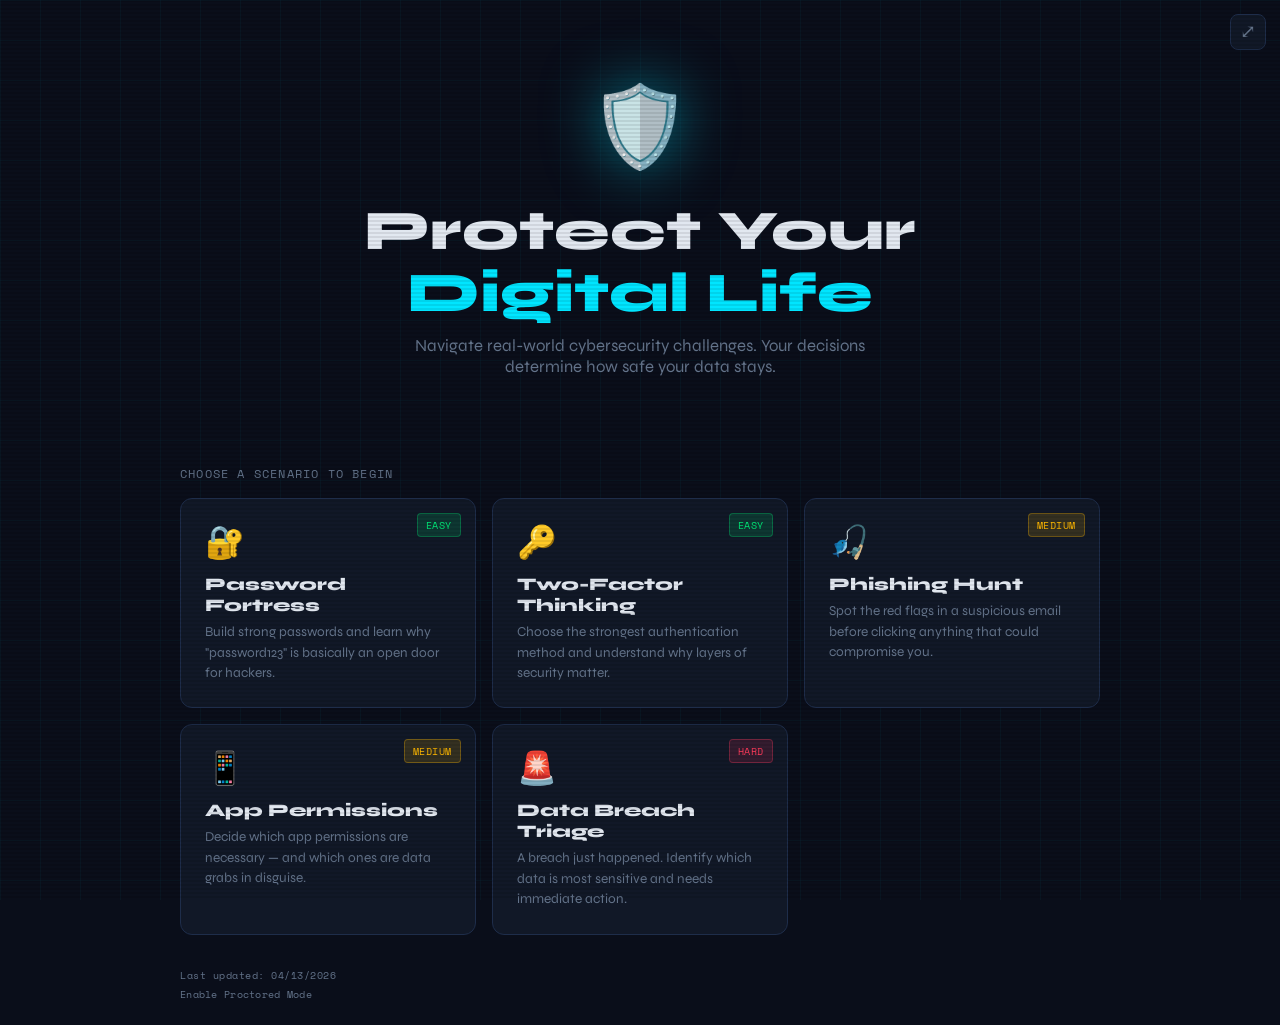
==== index.html @ 3e4ebb4d "Update last updated timestamp to numeric format (04/13/2026) Co-Authored-By: Claude Opus 4.6 (1M con" ====
<!DOCTYPE html>
<html lang="en">
<head>
<meta charset="UTF-8">
<meta name="viewport" content="width=device-width, initial-scale=1.0">
<title>DataGuard: Protect Your Digital Life</title>
<link href="https://fonts.googleapis.com/css2?family=Space+Mono:wght@400;700&family=Syne:wght@400;600;800&display=swap" rel="stylesheet">
<style>
  :root {
    --bg: #0a0e1a;
    --panel: #111827;
    --border: #1e2d4a;
    --accent: #00e5ff;
    --danger: #ff3b5c;
    --warn: #ffb800;
    --good: #00e676;
    --text: #e2e8f0;
    --muted: #64748b;
    --glow: 0 0 20px rgba(0,229,255,0.3);
  }

  * { box-sizing: border-box; margin: 0; padding: 0; }

  body {
    background: var(--bg);
    color: var(--text);
    font-family: 'Syne', sans-serif;
    min-height: 100vh;
    overflow-x: hidden;
  }

  /* Fullscreen toggle */
  .fullscreen-btn {
    position: fixed;
    top: 14px;
    right: 14px;
    z-index: 998;
    background: var(--panel);
    border: 1px solid var(--border);
    color: var(--muted);
    font-size: 1.2rem;
    width: 36px;
    height: 36px;
    border-radius: 8px;
    cursor: pointer;
    display: flex;
    align-items: center;
    justify-content: center;
    transition: color 0.2s, border-color 0.2s, box-shadow 0.2s;
    line-height: 1;
  }
  .fullscreen-btn:hover, .fullscreen-btn:focus-visible {
    color: var(--accent);
    border-color: var(--accent);
    box-shadow: var(--glow);
    outline: none;
  }

  /* Scanline overlay */
  body::after {
    content: '';
    position: fixed;
    inset: 0;
    background: repeating-linear-gradient(
      0deg,
      transparent,
      transparent 2px,
      rgba(0,0,0,0.08) 2px,
      rgba(0,0,0,0.08) 4px
    );
    pointer-events: none;
    z-index: 999;
  }

  /* Animated background grid */
  .bg-grid {
    position: fixed;
    inset: 0;
    background-image:
      linear-gradient(rgba(0,229,255,0.04) 1px, transparent 1px),
      linear-gradient(90deg, rgba(0,229,255,0.04) 1px, transparent 1px);
    background-size: 40px 40px;
    z-index: 0;
    animation: gridDrift 20s linear infinite;
  }

  @keyframes gridDrift {
    0% { transform: translateY(0); }
    100% { transform: translateY(40px); }
  }

  #app {
    position: relative;
    z-index: 1;
    max-width: 960px;
    margin: 0 auto;
    padding: 20px;
    min-height: 100vh;
  }

  /* ---- SCREENS ---- */
  .screen { display: none; animation: fadeIn 0.4s ease; }
  .screen.active { display: block; }

  @keyframes fadeIn {
    from { opacity: 0; transform: translateY(12px); }
    to { opacity: 1; transform: translateY(0); }
  }

  /* ---- HEADER ---- */
  .site-header {
    display: flex;
    align-items: center;
    justify-content: space-between;
    padding: 16px 0 28px;
    border-bottom: 1px solid var(--border);
    margin-bottom: 32px;
  }

  .logo {
    font-family: 'Space Mono', monospace;
    font-size: 1.1rem;
    color: var(--accent);
    letter-spacing: 0.05em;
  }

  .logo span { color: var(--text); }


  /* ---- SPLASH ---- */
  .splash-hero {
    text-align: center;
    padding: 60px 0 40px;
  }

  .splash-icon {
    font-size: 5rem;
    display: block;
    margin-bottom: 24px;
    filter: drop-shadow(0 0 30px rgba(0,229,255,0.5));
    animation: pulse 3s ease-in-out infinite;
  }

  @keyframes pulse {
    0%, 100% { transform: scale(1); filter: drop-shadow(0 0 20px rgba(0,229,255,0.4)); }
    50% { transform: scale(1.05); filter: drop-shadow(0 0 40px rgba(0,229,255,0.7)); }
  }

  .splash-title {
    font-size: clamp(2.2rem, 6vw, 3.5rem);
    font-weight: 800;
    line-height: 1.1;
    margin-bottom: 12px;
  }

  .splash-title .highlight { color: var(--accent); }

  .splash-sub {
    color: var(--muted);
    font-size: 1.05rem;
    margin-bottom: 48px;
    max-width: 500px;
    margin-inline: auto;
  }

  .scenario-grid {
    display: grid;
    grid-template-columns: repeat(auto-fit, minmax(260px, 1fr));
    gap: 16px;
    margin-bottom: 32px;
  }

  .scenario-card {
    background: var(--panel);
    border: 1px solid var(--border);
    border-radius: 12px;
    padding: 24px;
    cursor: pointer;
    transition: border-color 0.2s, transform 0.2s, box-shadow 0.2s;
    text-align: left;
    position: relative;
    overflow: hidden;
  }

  .scenario-card::before {
    content: '';
    position: absolute;
    inset: 0;
    background: linear-gradient(135deg, rgba(0,229,255,0.05), transparent);
    opacity: 0;
    transition: opacity 0.2s;
  }

  .scenario-card:hover {
    border-color: var(--accent);
    transform: translateY(-3px);
    box-shadow: var(--glow);
  }

  .scenario-card:hover::before { opacity: 1; }

  .scenario-card .card-icon {
    font-size: 2rem;
    margin-bottom: 12px;
    display: block;
  }

  .scenario-card h3 {
    font-size: 1.1rem;
    font-weight: 800;
    margin-bottom: 6px;
  }

  .scenario-card p {
    color: var(--muted);
    font-size: 0.85rem;
    line-height: 1.5;
  }

  .difficulty-badge {
    position: absolute;
    top: 14px;
    right: 14px;
    font-family: 'Space Mono', monospace;
    font-size: 0.65rem;
    padding: 3px 8px;
    border-radius: 4px;
    text-transform: uppercase;
    letter-spacing: 0.05em;
  }

  .diff-easy { background: rgba(0,230,118,0.15); color: var(--good); border: 1px solid rgba(0,230,118,0.3); }
  .diff-medium { background: rgba(255,184,0,0.15); color: var(--warn); border: 1px solid rgba(255,184,0,0.3); }
  .diff-hard { background: rgba(255,59,92,0.15); color: var(--danger); border: 1px solid rgba(255,59,92,0.3); }

  .completion-badge {
    position: absolute;
    bottom: 12px;
    right: 14px;
    font-family: 'Space Mono', monospace;
    font-size: 0.62rem;
    padding: 3px 8px;
    border-radius: 4px;
    background: rgba(0,229,255,0.12);
    color: var(--accent);
    border: 1px solid rgba(0,229,255,0.3);
    letter-spacing: 0.05em;
  }

  .proctored-toggle {
    font-family: 'Space Mono', monospace;
    font-size: 0.6rem;
    color: var(--muted);
    background: none;
    border: none;
    cursor: pointer;
    padding: 4px 0;
    letter-spacing: 0.03em;
    transition: color 0.2s;
  }

  .proctored-toggle:hover { color: var(--accent); }

  .proctored-toggle.active { color: var(--accent); }

  /* ---- GAME SCREEN ---- */
  .scene-header {
    display: flex;
    align-items: flex-start;
    gap: 20px;
    background: var(--panel);
    border: 1px solid var(--border);
    border-radius: 12px;
    padding: 24px;
    margin-bottom: 24px;
    position: relative;
  }

  .scene-icon-wrap {
    font-size: 2.8rem;
    flex-shrink: 0;
    width: 60px;
    height: 60px;
    display: flex;
    align-items: center;
    justify-content: center;
    background: rgba(0,229,255,0.08);
    border-radius: 12px;
    border: 1px solid rgba(0,229,255,0.2);
  }

  .scene-meta {
    font-family: 'Space Mono', monospace;
    font-size: 0.7rem;
    color: var(--accent);
    text-transform: uppercase;
    letter-spacing: 0.1em;
    margin-bottom: 6px;
  }

  .scene-title {
    font-size: 1.3rem;
    font-weight: 800;
    margin-bottom: 8px;
  }

  .scene-desc {
    color: var(--muted);
    font-size: 0.9rem;
    line-height: 1.6;
  }

  .step-progress {
    display: flex;
    gap: 6px;
    position: absolute;
    top: 20px;
    right: 20px;
  }

  .step-dot {
    width: 8px;
    height: 8px;
    border-radius: 50%;
    background: var(--border);
    transition: background 0.3s;
  }

  .step-dot.done { background: var(--good); }
  .step-dot.active { background: var(--accent); box-shadow: 0 0 8px rgba(0,229,255,0.6); }

  /* ---- INTERACTIVE AREAS ---- */
  .interaction-zone {
    background: var(--panel);
    border: 1px solid var(--border);
    border-radius: 12px;
    padding: 28px;
    margin-bottom: 20px;
  }

  .zone-label {
    font-family: 'Space Mono', monospace;
    font-size: 0.7rem;
    color: var(--muted);
    text-transform: uppercase;
    letter-spacing: 0.1em;
    margin-bottom: 16px;
  }

  /* Password strength */
  .password-input-wrap {
    position: relative;
    margin-bottom: 16px;
  }

  .cyber-input {
    width: 100%;
    background: rgba(0,0,0,0.4);
    border: 1px solid var(--border);
    border-radius: 8px;
    padding: 14px 16px;
    font-family: 'Space Mono', monospace;
    font-size: 1rem;
    color: var(--text);
    outline: none;
    transition: border-color 0.2s, box-shadow 0.2s;
    letter-spacing: 0.1em;
  }

  .cyber-input:focus {
    border-color: var(--accent);
    box-shadow: 0 0 0 3px rgba(0,229,255,0.1);
  }

  .strength-meter {
    margin-top: 12px;
  }

  .strength-bars {
    display: flex;
    gap: 4px;
    margin-bottom: 8px;
  }

  .s-bar {
    height: 6px;
    flex: 1;
    border-radius: 3px;
    background: var(--border);
    transition: background 0.3s;
  }

  .strength-label {
    font-family: 'Space Mono', monospace;
    font-size: 0.75rem;
  }

  .strength-tips {
    margin-top: 12px;
    display: flex;
    flex-wrap: wrap;
    gap: 8px;
  }

  .tip-chip {
    font-size: 0.75rem;
    padding: 4px 10px;
    border-radius: 20px;
    font-family: 'Space Mono', monospace;
    transition: all 0.3s;
  }

  .tip-chip.unmet {
    background: rgba(100,116,139,0.15);
    color: var(--muted);
    border: 1px solid var(--border);
  }

  .tip-chip.met {
    background: rgba(0,230,118,0.15);
    color: var(--good);
    border: 1px solid rgba(0,230,118,0.3);
  }

  /* Phishing drag */
  .email-card {
    background: rgba(0,0,0,0.3);
    border: 1px solid var(--border);
    border-radius: 10px;
    padding: 20px;
    font-size: 0.9rem;
    line-height: 1.7;
    font-family: 'Space Mono', monospace;
  }

  .email-header {
    border-bottom: 1px solid var(--border);
    padding-bottom: 12px;
    margin-bottom: 14px;
    font-size: 0.8rem;
    color: var(--muted);
  }

  .email-header span { color: var(--text); }

  .email-card span {
    position: relative;
    cursor: pointer;
    transition: all 0.2s;
    border-radius: 4px;
    padding: 0 2px;
  }

  .email-card span:hover { background: rgba(0,229,255,0.08); }

  .red-flag {
    position: relative;
    border-radius: 4px;
    padding: 0 2px;
  }

  .red-flag.flagged {
    background: rgba(0,229,255,0.15);
    color: var(--accent);
    text-decoration: underline wavy rgba(0,229,255,0.6);
    border: 1px solid rgba(0,229,255,0.4);
  }

  .red-flag.missed-flag {
    background: rgba(255,184,0,0.2);
    color: var(--warn);
    border: 1px solid rgba(255,184,0,0.4);
    animation: flashWarn 1s ease 3;
  }

  @keyframes flashWarn {
    0%, 100% { opacity: 1; }
    50% { opacity: 0.4; }
  }

  .flag-count {
    font-family: 'Space Mono', monospace;
    font-size: 0.8rem;
    color: var(--muted);
    margin-top: 12px;
  }

  .flag-count span { color: var(--accent); }

  /* Permissions sort */
  .permissions-list {
    display: flex;
    flex-direction: column;
    gap: 10px;
  }

  .permission-item {
    display: flex;
    align-items: center;
    justify-content: space-between;
    background: rgba(0,0,0,0.3);
    border: 1px solid var(--border);
    border-radius: 8px;
    padding: 14px 18px;
    font-size: 0.9rem;
    transition: border-color 0.2s;
  }

  .perm-name {
    display: flex;
    align-items: center;
    gap: 10px;
  }

  .perm-name .perm-icon { font-size: 1.2rem; }

  .toggle-group {
    display: flex;
    gap: 8px;
  }

  .perm-btn {
    padding: 6px 14px;
    border-radius: 6px;
    font-family: 'Space Mono', monospace;
    font-size: 0.72rem;
    cursor: pointer;
    border: 1px solid var(--border);
    background: transparent;
    color: var(--muted);
    transition: all 0.2s;
  }

  .perm-btn:hover { border-color: var(--accent); color: var(--accent); }

  .perm-btn.allow.active {
    background: rgba(0,230,118,0.15);
    border-color: var(--good);
    color: var(--good);
  }

  .perm-btn.deny.active {
    background: rgba(255,59,92,0.15);
    border-color: var(--danger);
    color: var(--danger);
  }

  .perm-feedback {
    font-size: 0.75rem;
    margin-top: 6px;
    padding: 4px 10px;
    border-radius: 4px;
    font-family: 'Space Mono', monospace;
    display: none;
  }

  /* Data breach sort */
  .breach-items {
    display: flex;
    flex-direction: column;
    gap: 8px;
  }

  .breach-item {
    display: flex;
    align-items: center;
    justify-content: space-between;
    background: rgba(0,0,0,0.3);
    border: 1px solid var(--border);
    border-radius: 8px;
    padding: 12px 16px;
    font-size: 0.88rem;
    transition: all 0.2s;
    user-select: none;
  }

  .breach-item:hover { border-color: var(--muted); }

  .breach-item.sensitive {
    border-color: var(--danger);
    background: rgba(255,59,92,0.08);
  }

  .breach-item.not-sensitive {
    border-color: var(--good);
    background: rgba(0,230,118,0.08);
  }

  .sensitivity-tag {
    font-family: 'Space Mono', monospace;
    font-size: 0.68rem;
    padding: 3px 8px;
    border-radius: 4px;
    text-transform: uppercase;
    letter-spacing: 0.05em;
  }

  .tag-sensitive { background: rgba(255,59,92,0.2); color: var(--danger); }
  .tag-safe { background: rgba(0,230,118,0.2); color: var(--good); }
  .tag-unknown { background: rgba(100,116,139,0.2); color: var(--muted); }

  .breach-btns { display: flex; gap: 6px; flex-shrink: 0; }

  .classify-btn {
    font-family: 'Space Mono', monospace;
    font-size: 0.65rem;
    padding: 4px 10px;
    border-radius: 4px;
    border: 1px solid var(--border);
    background: rgba(0,0,0,0.3);
    color: var(--muted);
    cursor: pointer;
    transition: all 0.2s;
    text-transform: uppercase;
    letter-spacing: 0.05em;
  }

  .classify-btn:hover { border-color: var(--accent); color: var(--text); }
  .classify-btn.active-sensitive { background: rgba(255,59,92,0.2); color: var(--danger); border-color: var(--danger); }
  .classify-btn.active-safe { background: rgba(0,230,118,0.2); color: var(--good); border-color: var(--good); }

  /* Buttons */
  .btn {
    display: inline-flex;
    align-items: center;
    gap: 8px;
    padding: 12px 24px;
    border-radius: 8px;
    font-family: 'Syne', sans-serif;
    font-weight: 600;
    font-size: 0.95rem;
    cursor: pointer;
    border: none;
    transition: all 0.2s;
  }

  .btn-primary {
    background: var(--accent);
    color: #0a0e1a;
  }

  .btn-primary:hover {
    background: #33eaff;
    box-shadow: var(--glow);
    transform: translateY(-1px);
  }

  .btn-ghost {
    background: transparent;
    color: var(--muted);
    border: 1px solid var(--border);
  }

  .btn-ghost:hover {
    border-color: var(--muted);
    color: var(--text);
  }

  .btn-danger {
    background: rgba(255,59,92,0.15);
    color: var(--danger);
    border: 1px solid rgba(255,59,92,0.3);
  }

  .btn-danger:hover {
    background: rgba(255,59,92,0.25);
    box-shadow: 0 0 20px rgba(255,59,92,0.2);
  }

  /* Feedback banner */
  .feedback-banner {
    border-radius: 10px;
    padding: 16px 20px;
    margin-bottom: 20px;
    font-size: 0.9rem;
    line-height: 1.6;
    display: none;
    animation: slideDown 0.3s ease;
  }

  @keyframes slideDown {
    from { opacity: 0; transform: translateY(-8px); }
    to { opacity: 1; transform: translateY(0); }
  }

  .feedback-banner.good {
    background: rgba(0,230,118,0.1);
    border: 1px solid rgba(0,230,118,0.3);
    color: #a0f0c0;
  }

  .feedback-banner.bad {
    background: rgba(255,59,92,0.1);
    border: 1px solid rgba(255,59,92,0.3);
    color: #ffb0bc;
  }

  .feedback-banner.info {
    background: rgba(0,229,255,0.08);
    border: 1px solid rgba(0,229,255,0.25);
    color: #a0e8f0;
  }

  .feedback-banner.warn {
    background: rgba(255,184,0,0.1);
    border: 1px solid rgba(255,184,0,0.3);
    color: #ffe0a0;
  }

  .feedback-banner b { font-weight: 800; }

  /* Action row */
  .action-row {
    display: flex;
    gap: 12px;
    justify-content: flex-end;
    margin-top: 12px;
  }

  /* Score screen */
  .score-screen {
    text-align: center;
    padding: 40px 0;
  }

  .score-ring-wrap {
    display: inline-block;
    position: relative;
    margin-bottom: 32px;
  }

  .score-ring {
    width: 160px;
    height: 160px;
    transform: rotate(-90deg);
  }

  .score-ring-bg {
    fill: none;
    stroke: var(--border);
    stroke-width: 8;
  }

  .score-ring-fill {
    fill: none;
    stroke: var(--accent);
    stroke-width: 8;
    stroke-linecap: round;
    stroke-dasharray: 439.82;
    stroke-dashoffset: 439.82;
    filter: drop-shadow(0 0 8px rgba(0,229,255,0.6));
  }

  .score-value {
    position: absolute;
    top: 50%;
    left: 50%;
    transform: translate(-50%, -50%);
    font-size: 2.5rem;
    font-weight: 800;
    color: var(--accent);
    font-family: 'Space Mono', monospace;
  }

  .score-grade {
    font-size: 1.1rem;
    color: var(--muted);
    margin-top: 6px;
    font-family: 'Space Mono', monospace;
  }

  .score-breakdown {
    display: flex;
    flex-direction: column;
    gap: 12px;
    max-width: 500px;
    margin: 0 auto 32px;
    text-align: left;
  }

  .breakdown-row {
    display: flex;
    align-items: center;
    justify-content: space-between;
    background: var(--panel);
    border: 1px solid var(--border);
    border-radius: 8px;
    padding: 14px 18px;
    font-size: 0.9rem;
  }

  .breakdown-row .b-score {
    font-family: 'Space Mono', monospace;
    font-size: 0.9rem;
    color: var(--accent);
  }

  /* Key learnings */
  .learnings {
    background: rgba(0,229,255,0.05);
    border: 1px solid rgba(0,229,255,0.2);
    border-radius: 12px;
    padding: 24px;
    margin: 24px 0;
    text-align: left;
  }

  .learnings h3 {
    font-size: 1rem;
    margin-bottom: 16px;
    color: var(--accent);
    font-family: 'Space Mono', monospace;
  }

  .learning-item {
    display: flex;
    gap: 12px;
    margin-bottom: 12px;
    font-size: 0.88rem;
    line-height: 1.6;
    color: var(--muted);
  }

  .learning-item::before {
    content: '▶';
    color: var(--accent);
    flex-shrink: 0;
    margin-top: 2px;
    font-size: 0.7rem;
  }

  /* Notification toast */
  .toast {
    position: fixed;
    bottom: 30px;
    right: 30px;
    background: var(--panel);
    border: 1px solid var(--border);
    border-radius: 10px;
    padding: 14px 20px;
    font-size: 0.85rem;
    z-index: 1000;
    opacity: 0;
    transform: translateY(10px);
    transition: all 0.3s;
    pointer-events: none;
    font-family: 'Space Mono', monospace;
    max-width: 280px;
  }

  .toast.show {
    opacity: 1;
    transform: translateY(0);
  }

  .toast.good { border-color: var(--good); color: var(--good); }
  .toast.bad { border-color: var(--danger); color: var(--danger); }

  /* Responsive */
  @media (max-width: 600px) {
    .scenario-grid { grid-template-columns: 1fr; }
    .splash-title { font-size: 2rem; }
    .action-row { flex-direction: column-reverse; }
    .action-row .btn { width: 100%; justify-content: center; }
  }

  /* MFA screen */
  .mfa-grid {
    display: grid;
    grid-template-columns: 1fr 1fr;
    gap: 12px;
  }

  .mfa-option {
    background: rgba(0,0,0,0.3);
    border: 2px solid var(--border);
    border-radius: 10px;
    padding: 20px;
    cursor: pointer;
    transition: all 0.25s;
    text-align: center;
    position: relative;
  }

  .mfa-option:hover {
    border-color: var(--accent);
    background: rgba(0,229,255,0.05);
  }

  .mfa-option.selected {
    border-color: var(--accent);
    background: rgba(0,229,255,0.08);
  }

  .mfa-option.selected.correct {
    border-color: var(--good);
    background: rgba(0,230,118,0.08);
  }

  .mfa-option.selected.wrong {
    border-color: var(--danger);
    background: rgba(255,59,92,0.08);
    animation: shake 0.4s ease;
  }

  .mfa-option.highlight-correct {
    border-color: var(--good);
    background: rgba(0,230,118,0.08);
    animation: bounceIn 0.4s ease;
  }

  @keyframes shake {
    0%, 100% { transform: translateX(0); }
    25% { transform: translateX(-8px); }
    75% { transform: translateX(8px); }
  }

  @keyframes bounceIn {
    0% { transform: scale(0.95); }
    60% { transform: scale(1.03); }
    100% { transform: scale(1); }
  }

  .mfa-icon { font-size: 2rem; margin-bottom: 10px; }
  .mfa-label { font-weight: 600; font-size: 0.95rem; margin-bottom: 6px; }
  .mfa-desc { color: var(--muted); font-size: 0.78rem; line-height: 1.5; }

  .selected-check {
    position: absolute;
    top: -8px;
    right: -8px;
    width: 22px;
    height: 22px;
    border-radius: 50%;
    background: var(--good);
    color: #000;
    display: none;
    align-items: center;
    justify-content: center;
    font-size: 0.75rem;
    font-weight: 800;
  }

  .mfa-option.selected.correct .selected-check { display: flex; }

  @media (max-width: 500px) {
    .mfa-grid { grid-template-columns: 1fr; }
  }
</style>
</head>
<body>
<div class="bg-grid"></div>
<button class="fullscreen-btn" id="fullscreenBtn" aria-label="Toggle fullscreen" title="Toggle fullscreen">⤢</button>

<div id="app">
  <!-- GLOBAL HEADER (hidden on splash) -->
  <header class="site-header" id="gameHeader" style="display:none">
    <div class="logo">DATA<span>GUARD</span></div>
  </header>

  <!-- ========== SPLASH SCREEN ========== -->
  <div id="splashScreen" class="screen active">
    <div class="splash-hero">
      <span class="splash-icon">🛡️</span>
      <h1 class="splash-title">
        Protect Your<br><span class="highlight">Digital Life</span>
      </h1>
      <p class="splash-sub">
        Navigate real-world cybersecurity challenges. Your decisions determine how safe your data stays.
      </p>
    </div>

    <p style="font-family:'Space Mono',monospace; font-size:0.75rem; color:var(--muted); text-transform:uppercase; letter-spacing:0.1em; margin-bottom:16px;">
      Choose a scenario to begin
    </p>

    <div class="scenario-grid">
      <div class="scenario-card" onclick="startScenario('password')">
        <span class="card-icon">🔐</span>
        <div class="difficulty-badge diff-easy">Easy</div>
        <h3>Password Fortress</h3>
        <p>Build strong passwords and learn why "password123" is basically an open door for hackers.</p>
      </div>
      <div class="scenario-card" onclick="startScenario('mfa')">
        <span class="card-icon">🔑</span>
        <div class="difficulty-badge diff-easy">Easy</div>
        <h3>Two-Factor Thinking</h3>
        <p>Choose the strongest authentication method and understand why layers of security matter.</p>
      </div>
      <div class="scenario-card" onclick="startScenario('phishing')">
        <span class="card-icon">🎣</span>
        <div class="difficulty-badge diff-medium">Medium</div>
        <h3>Phishing Hunt</h3>
        <p>Spot the red flags in a suspicious email before clicking anything that could compromise you.</p>
      </div>
      <div class="scenario-card" onclick="startScenario('permissions')">
        <span class="card-icon">📱</span>
        <div class="difficulty-badge diff-medium">Medium</div>
        <h3>App Permissions</h3>
        <p>Decide which app permissions are necessary — and which ones are data grabs in disguise.</p>
      </div>
      <div class="scenario-card" onclick="startScenario('breach')">
        <span class="card-icon">🚨</span>
        <div class="difficulty-badge diff-hard">Hard</div>
        <h3>Data Breach Triage</h3>
        <p>A breach just happened. Identify which data is most sensitive and needs immediate action.</p>
      </div>
    </div>

    <p style="font-family:'Space Mono',monospace; font-size:0.65rem; color:var(--muted); margin-top:32px; letter-spacing:0.05em;">Last updated: 04/13/2026</p>
    <button class="proctored-toggle" id="proctoredToggle" onclick="toggleProctoredMode()">Enable Proctored Mode</button>
  </div>

  <!-- ========== GAME SCREEN ========== -->
  <div id="gameScreen" class="screen">
    <div class="scene-header">
      <div class="scene-icon-wrap" id="sceneIcon"></div>
      <div style="flex:1">
        <div class="scene-meta" id="sceneMeta"></div>
        <div class="scene-title" id="sceneTitle"></div>
        <div class="scene-desc" id="sceneDesc"></div>
      </div>
      <div class="step-progress" id="stepProgress"></div>
    </div>

    <div id="interactionContainer"></div>

    <div class="feedback-banner" id="feedbackBanner"></div>

    <div class="action-row">
      <button class="btn btn-ghost" id="backBtn" onclick="goHome()">← Back</button>
      <button class="btn btn-primary" id="mainActionBtn" onclick="handleMainAction()">Check →</button>
    </div>
  </div>

  <!-- ========== SCORE SCREEN ========== -->
  <div id="scoreScreen" class="screen">
    <div class="score-screen">
      <h2 style="font-size:1.6rem; font-weight:800; margin-bottom:8px;">Mission Complete</h2>
      <p style="color:var(--muted); margin-bottom:32px; font-size:0.9rem;">Here's how you performed</p>

      <div class="score-ring-wrap">
        <svg class="score-ring" viewBox="0 0 160 160">
          <circle class="score-ring-bg" cx="80" cy="80" r="70"/>
          <circle class="score-ring-fill" id="scoreRingFill" cx="80" cy="80" r="70"/>
        </svg>
        <div class="score-value" id="scoreValue">0</div>
      </div>
      <div class="score-grade" id="scoreGrade"></div>

      <div class="score-breakdown" id="scoreBreakdown" style="margin-top:28px;"></div>

      <div class="learnings" id="learningsBox"></div>

      <div style="display:flex; gap:12px; justify-content:center; flex-wrap:wrap;">
        <button class="btn btn-ghost" id="scoreHomeBtn" onclick="goHome()">← All Scenarios</button>
        <button class="btn btn-primary" id="retryBtn" onclick="retryScenario()">↺ Try Again</button>
        <button class="btn btn-ghost" id="resetBtn" onclick="handleReset()">Play Again</button>
      </div>
      <div id="resetConfirm" style="display:none;margin-top:16px;text-align:center;">
        <p style="font-size:0.82rem;color:var(--warn);margin-bottom:10px;">Clear all progress and reset for the next student?</p>
        <div style="display:flex;gap:10px;justify-content:center;">
          <button class="btn btn-ghost" onclick="cancelReset()" style="font-size:0.8rem;">Cancel</button>
          <button class="btn btn-primary" onclick="confirmReset()" style="font-size:0.8rem;background:var(--danger);">Yes, Reset</button>
        </div>
      </div>
    </div>
  </div>
</div>

<div class="toast" id="toast"></div>

<script>
// ============================================================
//  STATE
// ============================================================
let currentScenario = null;
let gameScore = { total: 0, max: 0, details: [] };
let health = 100;
let currentStep = 0;
let stepData = {};
let lastScenario = null;
let completedScenarios = {};  // { scenarioKey: bestPct }
let proctoredMode = false;

// ============================================================
//  SCENARIO DEFINITIONS
// ============================================================
const SCENARIOS = {
  password: {
    icon: '🔐',
    meta: 'Scenario 1 of 5 · Password Security',
    title: 'Build a Strong Password',
    desc: 'Your school portal just asked you to create a new password. Type one below and see how strong it really is — then learn why it matters.',
    steps: 3,
    learnings: [
      'Passwords under 8 characters can be cracked in seconds using brute-force attacks.',
      'Using your name, birthday, or "password" makes you an easy target — these are the first guesses attackers try.',
      'A strong password uses 12+ characters, mixes upper/lowercase letters, numbers, and symbols.',
      'Password managers (like Bitwarden or 1Password) let you use a unique strong password for every site without memorizing them all.',
      'Never reuse passwords — if one site is breached, attackers will try the same password on your email, bank, and social media.'
    ]
  },
  phishing: {
    icon: '🎣',
    meta: 'Scenario 2 of 5 · Phishing Awareness',
    title: 'Spot the Phishing Attack',
    desc: 'You received this email. Before clicking anything, tap every suspicious element you can find. How many red flags can you spot?',
    steps: 2,
    learnings: [
      'Phishing emails often create urgency ("Act NOW or your account will be deleted!") to stop you from thinking clearly.',
      'Always check the sender\'s actual email address — not just the display name. A name can say "PayPal" but the email might be "paypal@scam-site.ru".',
      'Hover over links before clicking — the real URL is often completely different from what the text says.',
      'Legitimate companies will NEVER ask for your password, SSN, or full credit card via email.',
      'When in doubt, go directly to the website by typing the address yourself instead of clicking any link.'
    ]
  },
  permissions: {
    icon: '📱',
    meta: 'Scenario 3 of 5 · App Privacy',
    title: 'Manage App Permissions',
    desc: 'You just installed a popular flashlight app. It\'s asking for several permissions. Decide which ones to allow or deny — and think about why an app might want access to things it doesn\'t need.',
    steps: 2,
    learnings: [
      'Many free apps monetize by collecting your data — location history, contacts, and microphone access can all be sold to data brokers.',
      'A flashlight app that needs your contacts, microphone, and location is a red flag — none of those are needed to turn on a light.',
      'Review app permissions in your phone\'s Settings regularly and revoke anything that seems excessive.',
      'On both iOS and Android, you can grant location access "only while using" the app rather than always — use this whenever possible.',
      'If an app requires an unnecessary permission to function at all, consider finding an alternative app that respects your privacy.'
    ]
  },
  breach: {
    icon: '🚨',
    meta: 'Scenario 4 of 5 · Data Breach Response',
    title: 'Triage a Data Breach',
    desc: 'A database was leaked online. It contains various pieces of information. Tap each item to classify it as Sensitive or Not Sensitive — because not all data is equally dangerous in the wrong hands.',
    steps: 2,
    learnings: [
      'Your Social Security Number is the master key to your identity — with it, criminals can open credit accounts, file taxes, and steal your identity for years.',
      'A combination of data (name + address + birthday) can be more dangerous than any single piece alone — this is called a "data mosaic."',
      'Your email address plus a password equals access to every account that uses password recovery — treat email credentials like a master password.',
      'Medical records can be used for insurance fraud and are worth more on the dark web than credit card numbers.',
      'After a breach, change your password immediately, enable 2FA, and monitor your accounts and credit reports for suspicious activity.'
    ]
  },
  mfa: {
    icon: '🔑',
    meta: 'Scenario 5 of 5 · Multi-Factor Authentication',
    title: 'Choose Your Best Defense',
    desc: 'You\'re setting up security for your email account — the one tied to your bank, school, and social media. Which authentication method gives you the strongest protection?',
    steps: 2,
    learnings: [
      'SMS text codes are better than nothing, but they can be intercepted through SIM-swapping attacks where criminals convince your carrier to transfer your number.',
      'Authenticator apps (Google Authenticator, Authy) generate codes on your device and are much harder for attackers to intercept remotely.',
      'Hardware security keys (like YubiKey) are the gold standard — they\'re immune to phishing because they verify the actual website domain.',
      'Even a weak second factor dramatically reduces your risk — accounts with any MFA are 99.9% less likely to be compromised, according to Microsoft.',
      'Never share your 2FA codes with anyone — legitimate services will never ask for them over phone or chat.'
    ]
  }
};

// ============================================================
//  NAV
// ============================================================
function showScreen(id) {
  document.querySelectorAll('.screen').forEach(s => s.classList.remove('active'));
  document.getElementById(id).classList.add('active');
  document.getElementById('gameHeader').style.display = (id === 'splashScreen') ? 'none' : 'flex';
}

function goHome() {
  currentScenario = null;
  currentStep = 0;
  gameScore = { total: 0, max: 0, details: [] };
  health = 100;
  stepData = {};
  lastScenario = null;
  const btn = document.getElementById('mainActionBtn');
  btn.onclick = handleMainAction;
  btn.textContent = 'Check →';
  btn.disabled = false;
  document.getElementById('interactionContainer').innerHTML = '';
  hideFeedback();
  updateSplashCards();
  showScreen('splashScreen');
}

function retryScenario() {
  if (lastScenario) startScenario(lastScenario);
}

function markCompleted(scenarioKey, pct) {
  if (!completedScenarios[scenarioKey] || pct > completedScenarios[scenarioKey]) {
    completedScenarios[scenarioKey] = pct;
  }
}

function updateSplashCards() {
  const keys = ['password','mfa','phishing','permissions','breach'];
  keys.forEach(key => {
    const card = document.querySelector(`.scenario-card[onclick="startScenario('${key}')"]`);
    if (!card) return;
    const existing = card.querySelector('.completion-badge');
    if (existing) existing.remove();
    if (completedScenarios[key] !== undefined) {
      const badge = document.createElement('div');
      badge.className = 'completion-badge';
      badge.textContent = '✓ ' + completedScenarios[key] + '%';
      card.appendChild(badge);
    }
  });
}

function toggleProctoredMode() {
  proctoredMode = !proctoredMode;
  const toggle = document.getElementById('proctoredToggle');
  toggle.textContent = proctoredMode ? 'Disable Proctored Mode' : 'Enable Proctored Mode';
  toggle.className = 'proctored-toggle' + (proctoredMode ? ' active' : '');
}

function handleReset() {
  if (proctoredMode) {
    document.getElementById('resetConfirm').style.display = 'block';
  } else {
    completedScenarios = {};
    goHome();
  }
}

function cancelReset() {
  document.getElementById('resetConfirm').style.display = 'none';
}

function confirmReset() {
  document.getElementById('resetConfirm').style.display = 'none';
  completedScenarios = {};
  goHome();
}

function updateHealth(delta) {
  health = Math.max(0, Math.min(100, health + delta));
}

function showToast(msg, type = 'good') {
  const t = document.getElementById('toast');
  t.textContent = msg;
  t.className = 'toast show ' + type;
  clearTimeout(t._timer);
  t._timer = setTimeout(() => { t.className = 'toast'; }, 2500);
}

// ============================================================
//  START SCENARIO
// ============================================================
function startScenario(id) {
  currentScenario = id;
  lastScenario = id;
  currentStep = 0;
  health = 100;
  updateHealth(0);
  gameScore = { total: 0, max: 0, details: [] };
  stepData = {};
  const btn = document.getElementById('mainActionBtn');
  btn.onclick = handleMainAction;
  btn.textContent = 'Check →';
  btn.disabled = false;

  const s = SCENARIOS[id];
  document.getElementById('sceneIcon').textContent = s.icon;
  document.getElementById('sceneMeta').textContent = s.meta;
  document.getElementById('sceneTitle').textContent = s.title;
  document.getElementById('sceneDesc').textContent = s.desc;

  buildStepDots(s.steps);
  hideFeedback();

  // Hide back button in proctored mode
  document.getElementById('backBtn').style.display = proctoredMode ? 'none' : '';

  showScreen('gameScreen');
  renderStep();
}

function buildStepDots(count) {
  const wrap = document.getElementById('stepProgress');
  wrap.innerHTML = '';
  for (let i = 0; i < count; i++) {
    const d = document.createElement('div');
    d.className = 'step-dot' + (i === 0 ? ' active' : '');
    d.id = 'dot-' + i;
    wrap.appendChild(d);
  }
}

function advanceDot() {
  const prev = document.getElementById('dot-' + currentStep);
  if (prev) { prev.classList.remove('active'); prev.classList.add('done'); }
  currentStep++;
  const next = document.getElementById('dot-' + currentStep);
  if (next) next.classList.add('active');
}

// ============================================================
//  RENDER STEPS
// ============================================================
function renderStep() {
  const container = document.getElementById('interactionContainer');
  container.innerHTML = '';
  const btn = document.getElementById('mainActionBtn');
  hideFeedback();
  btn.textContent = 'Check →';
  btn.disabled = false;

  if (currentScenario === 'password') renderPasswordStep(container, btn);
  else if (currentScenario === 'phishing') renderPhishingStep(container, btn);
  else if (currentScenario === 'permissions') renderPermissionsStep(container, btn);
  else if (currentScenario === 'breach') renderBreachStep(container, btn);
  else if (currentScenario === 'mfa') renderMFAStep(container, btn);
}

// ============================================================
//  PASSWORD SCENARIO
// ============================================================
const pwdSteps = [
  { task: 'Create a strong password for your school portal.' },
  { task: 'Your password was breached (it was too common). Create a new, better one.' },
  { task: 'Final challenge: Create a passphrase — 4 random words joined together. Try it!' }
];

function renderPasswordStep(c, btn) {
  const stepInfo = pwdSteps[currentStep] || pwdSteps[0];
  const isPassphrase = currentStep === 2;
  const isBreachStep = currentStep === 1;

  let breachNotice = '';
  if (isBreachStep && stepData.prevPassword) {
    breachNotice = `<div style="background:rgba(255,59,92,0.1);border:1px solid rgba(255,59,92,0.3);border-radius:8px;padding:12px;margin-bottom:14px;font-size:0.82rem;color:#ffb0bc;">
      <b>Breached password:</b> <code style="color:var(--danger);background:rgba(255,59,92,0.15);padding:2px 6px;border-radius:3px;">${stepData.prevPassword}</code><br>
      Your new password must be significantly different from this one.
    </div>`;
  }

  if (isPassphrase) {
    c.innerHTML = `
      <div class="interaction-zone">
        <div class="zone-label">Step ${currentStep + 1} — ${stepInfo.task}</div>
        <div class="password-input-wrap">
          <input class="cyber-input" type="text" id="pwdInput" placeholder="e.g. correct-horse-battery-staple"
            oninput="evaluatePassphrase(this.value)" autocomplete="off" spellcheck="false">
        </div>
        <div class="strength-meter">
          <div class="strength-bars">
            <div class="s-bar" id="sb0"></div>
            <div class="s-bar" id="sb1"></div>
            <div class="s-bar" id="sb2"></div>
            <div class="s-bar" id="sb3"></div>
            <div class="s-bar" id="sb4"></div>
          </div>
          <span class="strength-label" id="strengthLabel" style="color:var(--muted)">Start typing your passphrase...</span>
        </div>
        <div class="strength-tips" id="strengthTips">
          <span class="tip-chip unmet" id="tc-words">4+ words</span>
          <span class="tip-chip unmet" id="tc-sep">Separators</span>
          <span class="tip-chip unmet" id="tc-plen">16+ chars</span>
          <span class="tip-chip unmet" id="tc-nodict">Not a sentence</span>
        </div>
      </div>
    `;
  } else {
    c.innerHTML = `
      <div class="interaction-zone">
        <div class="zone-label">Step ${currentStep + 1} — ${stepInfo.task}</div>
        ${breachNotice}
        <div class="password-input-wrap">
          <input class="cyber-input" type="text" id="pwdInput" placeholder="Type your password here..."
            oninput="evaluatePassword(this.value)" autocomplete="off" spellcheck="false">
        </div>
        <div class="strength-meter">
          <div class="strength-bars">
            <div class="s-bar" id="sb0"></div>
            <div class="s-bar" id="sb1"></div>
            <div class="s-bar" id="sb2"></div>
            <div class="s-bar" id="sb3"></div>
            <div class="s-bar" id="sb4"></div>
          </div>
          <span class="strength-label" id="strengthLabel" style="color:var(--muted)">Start typing to see strength...</span>
        </div>
        <div class="strength-tips" id="strengthTips">
          <span class="tip-chip unmet" id="tc-len">12+ chars</span>
          <span class="tip-chip unmet" id="tc-upper">Uppercase</span>
          <span class="tip-chip unmet" id="tc-lower">Lowercase</span>
          <span class="tip-chip unmet" id="tc-num">Number</span>
          <span class="tip-chip unmet" id="tc-sym">Symbol</span>
          <span class="tip-chip unmet" id="tc-nocommon">Not common</span>
        </div>
        <div class="password-input-wrap" style="margin-top:12px;">
          <input class="cyber-input" type="text" id="confirmInput" placeholder="Confirm your password..."
            autocomplete="off" spellcheck="false">
        </div>
        <div id="confirmMsg" style="font-size:0.78rem;margin-top:4px;min-height:1.2em;"></div>
      </div>
    `;
  }
  stepData.passwordScore = 0;
}

const COMMON_PASSWORDS = ['password','123456','password123','qwerty','abc123','letmein','admin','welcome','monkey','dragon','master','sunshine','princess','football','baseball','soccer','login','pass','1234','12345'];

function evaluatePassword(val) {
  const checks = {
    len: val.length >= 12,
    upper: /[A-Z]/.test(val),
    lower: /[a-z]/.test(val),
    num: /[0-9]/.test(val),
    sym: /[^A-Za-z0-9]/.test(val),
    nocommon: val.length > 0 && !COMMON_PASSWORDS.includes(val.toLowerCase())
  };

  const met = Object.values(checks).filter(Boolean).length;
  ['len','upper','lower','num','sym','nocommon'].forEach(k => {
    const el = document.getElementById('tc-' + k);
    if (el) el.className = 'tip-chip ' + (checks[k] ? 'met' : 'unmet');
  });

  const levels = [
    { color: 'var(--danger)', label: '🔴 Very Weak — a hacker could crack this instantly' },
    { color: 'var(--danger)', label: '🟠 Weak — still too easy to guess' },
    { color: 'var(--warn)', label: '🟡 Fair — getting better, but not there yet' },
    { color: 'var(--warn)', label: '🟡 Moderate — add more variety' },
    { color: '#88d' , label: '🔵 Strong — solid, but can be improved' },
    { color: 'var(--good)', label: '🟢 Very Strong — excellent password!' }
  ];

  // Length gates the maximum possible score
  let level;
  if (val.length === 0) level = -1;
  else if (val.length < 8) level = Math.min(met, 1);   // cap at Weak
  else if (val.length < 12) level = Math.min(met, 2);  // cap at Fair
  else level = Math.min(met, 5);
  const lbl = document.getElementById('strengthLabel');

  for (let i = 0; i < 5; i++) {
    const b = document.getElementById('sb' + i);
    if (!b) continue;
    b.style.background = (level >= 0 && i <= level - 1) ? levels[Math.max(0,level)].color : 'var(--border)';
  }

  if (level >= 0) {
    lbl.textContent = levels[level].label;
    lbl.style.color = levels[level].color;
  } else {
    lbl.textContent = 'Start typing to see strength...';
    lbl.style.color = 'var(--muted)';
  }

  stepData.passwordScore = level;
  stepData.passwordMet = met;
}

const COMMON_WORDS = ['the','be','to','of','and','a','in','that','have','i','it','for','not','on','with','he','as','you','do','at','this','but','his','by','from','they','we','her','she','or','an','will','my','one','all','would','there','their','what','so','up','out','if','about','who','get','which','go','me','when','make','can','like','time','no','just','him','know','take','people','into','year','your','good','some','could','them','see','other','than','then','now','look','only','come','its','over','think','also','back','after','use','two','how','our','work','first','well','way','even','new','want','because','any','these','give','day','most','us','is','are','was','were','been','has','had','did','got','may','said','each','tell','does','set','three','own','hand','high','keep','last','long','old','still','find','here','thing','many','let','say','she','too','much'];

function evaluatePassphrase(val) {
  // Split on common separators: spaces, hyphens, underscores, dots, commas
  const parts = val.split(/[\s\-_.,]+/).filter(p => p.length > 0);
  const wordCount = parts.length;
  const hasSeparators = /[\s\-_.,]/.test(val);
  const totalLen = val.length;
  // Check it's not just a normal sentence (most words are common short words)
  const commonRatio = parts.filter(p => COMMON_WORDS.includes(p.toLowerCase())).length / Math.max(wordCount, 1);
  const isSentence = wordCount >= 4 && commonRatio > 0.7;

  const checks = {
    words: wordCount >= 4,
    sep: hasSeparators,
    plen: totalLen >= 16,
    nodict: !isSentence
  };

  const met = Object.values(checks).filter(Boolean).length;
  ['words','sep','plen','nodict'].forEach(k => {
    const el = document.getElementById('tc-' + k);
    if (el) el.className = 'tip-chip ' + (checks[k] ? 'met' : 'unmet');
  });

  const levels = [
    { color: 'var(--danger)', label: '🔴 Too short — add more words' },
    { color: 'var(--danger)', label: '🟠 Weak — needs more random words' },
    { color: 'var(--warn)', label: '🟡 Fair — try adding separators or another word' },
    { color: 'var(--warn)', label: '🟡 Good — almost there' },
    { color: 'var(--good)', label: '🟢 Strong passphrase — easy to remember, hard to crack!' }
  ];

  let level;
  if (val.length === 0) level = -1;
  else level = Math.min(met, 4);

  const lbl = document.getElementById('strengthLabel');
  for (let i = 0; i < 5; i++) {
    const b = document.getElementById('sb' + i);
    if (!b) continue;
    b.style.background = (level >= 0 && i <= level - 1) ? levels[Math.max(0,level)].color : 'var(--border)';
  }

  if (level >= 0) {
    lbl.textContent = levels[level].label;
    lbl.style.color = levels[level].color;
  } else {
    lbl.textContent = 'Start typing your passphrase...';
    lbl.style.color = 'var(--muted)';
  }

  stepData.passwordScore = level;
  stepData.passwordMet = met;
}

// ============================================================
//  PHISHING SCENARIO
// ============================================================
const PHISHING_FLAGS = [
  { id: 'pf1', text: 'security@paypa1.support', tooltip: '🚩 Fake domain! "paypa1" uses the number 1 instead of the letter l — a classic trick.' },
  { id: 'pf2', text: 'URGENT: Your account will be suspended', tooltip: '🚩 False urgency! Scammers create panic so you act without thinking.' },
  { id: 'pf3', text: 'within 24 hours', tooltip: '🚩 Artificial deadline designed to rush you into a mistake.' },
  { id: 'pf4', text: 'Click here to verify', tooltip: '🚩 Vague call to action. Legitimate services give you specific, safe instructions — not mystery links.' },
  { id: 'pf5', text: 'http://paypal-verify.click/secure', tooltip: '🚩 Fake URL! Uses HTTP (not HTTPS), and "paypal-verify.click" is not paypal.com.' }
];

function renderPhishingStep(c, btn) {
  if (currentStep === 0) {
    stepData.flagsFound = new Set();
    c.innerHTML = `
      <div class="interaction-zone">
        <div class="zone-label">Tap every suspicious element in this email ↓</div>
        <div class="email-card">
          <div class="email-header">
            From: <span id="pf1" class="red-flag" onclick="flagElement('pf1')">security@paypa1.support</span><br>
            To: <span class="decoy" onclick="flagElement(null)">you@email.com</span><br>
            Subject: <span id="pf2" class="red-flag" onclick="flagElement('pf2')">URGENT: Your account will be suspended</span>
          </div>
          <div>
            <span class="decoy" onclick="flagElement(null)">Dear Customer,</span><br><br>
            <span class="decoy" onclick="flagElement(null)">We have detected unusual activity on your PayPal account.</span> <span class="decoy" onclick="flagElement(null)">Your account will be suspended</span>
            <span id="pf3" class="red-flag" onclick="flagElement('pf3')">within 24 hours</span>
            <span class="decoy" onclick="flagElement(null)">unless you verify your identity immediately.</span><br><br>
            <span id="pf4" class="red-flag" onclick="flagElement('pf4')" style="color:#4a9eff;text-decoration:underline;">Click here to verify</span>
            <span class="decoy" onclick="flagElement(null)">your account now:</span><br>
            <span id="pf5" class="red-flag" onclick="flagElement('pf5')">http://paypal-verify.click/secure</span><br><br>
            <span class="decoy" onclick="flagElement(null)">Regards,</span><br>
            <span class="decoy" onclick="flagElement(null)">The PayPal Security Team</span>
          </div>
        </div>
        <div class="flag-count">Red flags found: <span id="flagCount">0</span><span id="flagTotal"></span></div>
      </div>
    `;
    btn.textContent = 'Submit Findings →';
  } else {
    c.innerHTML = `
      <div class="interaction-zone">
        <div class="zone-label">Real vs. Fake — Match the legitimate sender</div>
        <p style="font-size:0.9rem; color:var(--muted); margin-bottom:16px;">
          Which of these is a legitimate email from PayPal?
        </p>
        <div style="display:flex;flex-direction:column;gap:10px;" id="senderOptions">
          ${['service@paypal.com','service@paypal-security.net','paypal@secure-paypal.com','notifications@paypa1.com'].map((s,i) => `
            <div class="breach-item" id="sopt${i}" onclick="selectSender(${i}, ${s==='service@paypal.com'})">
              <span style="font-family:'Space Mono',monospace;font-size:0.85rem;">${s}</span>
              <span class="sensitivity-tag tag-unknown" id="soptTag${i}">Select</span>
            </div>
          `).join('')}
        </div>
      </div>
    `;
    btn.textContent = 'Continue →';
    stepData.senderSelected = false;
    stepData.senderLocked = false;
  }
}

function flagElement(id) {
  if (!id) { showToast('Not a red flag — keep looking!', 'warn'); return; }
  const el = document.getElementById(id);
  if (!el || el.classList.contains('flagged')) return;
  el.classList.add('flagged');
  stepData.flagsFound.add(id);
  const cnt = document.getElementById('flagCount');
  if (cnt) cnt.textContent = stepData.flagsFound.size;
  showToast('Red flag found! +' + (stepData.flagsFound.size * 5) + ' pts', 'good');
}

function selectSender(i, isCorrect) {
  if (stepData.senderLocked) return;
  stepData.senderSelected = true;
  stepData.senderCorrect = isCorrect;
  stepData.senderIndex = i;
  for (let j = 0; j < 4; j++) {
    const el = document.getElementById('sopt' + j);
    const tag = document.getElementById('soptTag' + j);
    if (el) el.className = 'breach-item';
    if (tag) { tag.className = 'sensitivity-tag tag-unknown'; tag.textContent = 'Select'; }
  }
  const el = document.getElementById('sopt' + i);
  const tag = document.getElementById('soptTag' + i);
  if (el) el.style.borderColor = 'var(--accent)';
  if (tag) { tag.className = 'sensitivity-tag tag-unknown'; tag.textContent = 'Selected'; }
}

function revealSenderAnswer() {
  stepData.senderLocked = true;
  const SENDERS = ['service@paypal.com','service@paypal-security.net','paypal@secure-paypal.com','notifications@paypa1.com'];
  for (let j = 0; j < 4; j++) {
    const el = document.getElementById('sopt' + j);
    const tag = document.getElementById('soptTag' + j);
    const isReal = SENDERS[j] === 'service@paypal.com';
    if (el) el.className = 'breach-item ' + (isReal ? 'not-sensitive' : 'sensitive');
    if (tag) {
      tag.className = 'sensitivity-tag ' + (isReal ? 'tag-safe' : 'tag-sensitive');
      tag.textContent = isReal ? '✓ Legit' : '✗ Fake';
    }
  }
  document.querySelectorAll('#senderOptions .breach-item').forEach(el => el.style.pointerEvents = 'none');
}

// ============================================================
//  PERMISSIONS SCENARIO
// ============================================================
const PERMISSIONS_DATA = [
  { icon: '🔦', name: 'Flashlight', needed: true, reason: 'Required to turn on the LED flash.' },
  { icon: '📍', name: 'Location (Always)', needed: false, reason: 'A flashlight never needs to track where you are. This is a data grab.' },
  { icon: '📷', name: 'Camera', needed: false, reason: 'The torch function uses the flash LED, not the full camera app. Deny this.' },
  { icon: '👥', name: 'Contacts', needed: false, reason: 'Absolutely no reason a flashlight needs your contact list. Red flag.' },
  { icon: '🎙️', name: 'Microphone', needed: false, reason: 'A flashlight listening to you? No. This is surveillance, not a feature.' },
  { icon: '🔔', name: 'Notifications', needed: false, reason: 'Minimal need — mostly used to send you ads. Deny unless you want notifications.' }
];

function renderPermissionsStep(c, btn) {
  if (currentStep === 0) {
    stepData.permChoices = {};
    c.innerHTML = `
      <div class="interaction-zone">
        <div class="zone-label">A flashlight app is requesting these permissions. Allow or Deny each one.</div>
        <div class="permissions-list" id="permList">
          ${PERMISSIONS_DATA.map((p, i) => `
            <div>
              <div class="permission-item" id="perm-item-${i}">
                <div class="perm-name">
                  <span class="perm-icon">${p.icon}</span>
                  <span>${p.name}</span>
                </div>
                <div class="toggle-group">
                  <button class="perm-btn allow" id="perm-allow-${i}" onclick="setPermission(${i}, true)">Allow</button>
                  <button class="perm-btn deny" id="perm-deny-${i}" onclick="setPermission(${i}, false)">Deny</button>
                </div>
              </div>
              <div class="perm-feedback" id="perm-fb-${i}"></div>
            </div>
          `).join('')}
        </div>
      </div>
    `;
    btn.textContent = 'Submit Choices →';
  } else {
    c.innerHTML = `
      <div class="interaction-zone">
        <div class="zone-label">Privacy Insight — What data were you about to give away?</div>
        <div style="display:flex;flex-direction:column;gap:10px;">
          ${['Your home and work address can be inferred from location history','Contacts can be sold to telemarketers or used for targeted ads','Microphone access could enable passive listening, even when the app is in background','Camera access on a flashlight app is simply unjustifiable'].map(insight => `
            <div style="background:rgba(255,59,92,0.06);border:1px solid rgba(255,59,92,0.2);border-radius:8px;padding:14px 16px;font-size:0.85rem;color:#ffb0bc;line-height:1.6;">
              ⚠️ ${insight}
            </div>
          `).join('')}
        </div>
      </div>
    `;
    btn.textContent = 'See Results →';
  }
}

function setPermission(i, allow) {
  stepData.permChoices[i] = allow;
  const aBtn = document.getElementById('perm-allow-' + i);
  const dBtn = document.getElementById('perm-deny-' + i);
  aBtn.className = 'perm-btn allow' + (allow ? ' active' : '');
  dBtn.className = 'perm-btn deny' + (!allow ? ' active' : '');
}

// ============================================================
//  BREACH SCENARIO
// ============================================================
const BREACH_DATA = [
  { icon: '🆔', label: 'Social Security Number (SSN)', sensitive: true },
  { icon: '📛', label: 'First Name', sensitive: false },
  { icon: '📧', label: 'Email + Password combo', sensitive: true },
  { icon: '🏠', label: 'Home Address', sensitive: true },
  { icon: '🎂', label: 'Birthday (Month/Day/Year)', sensitive: true },
  { icon: '📞', label: 'Phone Number', sensitive: true },
  { icon: '💳', label: 'Last 4 digits of credit card', sensitive: false },
  { icon: '🩺', label: 'Medical history & diagnoses', sensitive: true },
  { icon: '🎓', label: 'School name you attended', sensitive: false },
  { icon: '🏦', label: 'Bank account number', sensitive: true },
];

function renderBreachStep(c, btn) {
  if (currentStep === 0) {
    stepData.breachChoices = {};
    c.innerHTML = `
      <div class="interaction-zone">
        <div class="zone-label">Tap each item — is it Sensitive data or Not Sensitive?</div>
        <div class="breach-items" id="breachList">
          ${BREACH_DATA.map((item, i) => `
            <div class="breach-item" id="bi-${i}">
              <span>${item.icon} ${item.label}</span>
              <span class="breach-btns" id="btag-${i}">
                <button class="classify-btn" onclick="classifyBreach(${i},'sensitive')">Sensitive</button>
                <button class="classify-btn" onclick="classifyBreach(${i},'not-sensitive')">Safe</button>
              </span>
            </div>
          `).join('')}
        </div>
      </div>
    `;
    btn.textContent = 'Submit Classifications →';
  } else {
    // Review screen
    c.innerHTML = `
      <div class="interaction-zone">
        <div class="zone-label">Why Does It Matter? — The Identity Theft Pipeline</div>
        <div style="display:flex;flex-direction:column;gap:10px;">
          <div style="background:rgba(0,229,255,0.06);border:1px solid rgba(0,229,255,0.2);border-radius:10px;padding:18px;font-size:0.88rem;line-height:1.7;color:#a0e8f0;">
            <b style="color:var(--accent);">The Data Mosaic Effect:</b><br>
            Your name alone is harmless. Your address alone is mostly harmless. But name + address + birthday + SSN = a criminal can open credit cards, take out loans, and file fake tax returns in your name — potentially ruining your credit for years.
          </div>
          <div style="background:rgba(255,184,0,0.06);border:1px solid rgba(255,184,0,0.2);border-radius:10px;padding:18px;font-size:0.88rem;line-height:1.7;color:#ffe08a;">
            <b style="color:var(--warn);">If you're breached, act immediately:</b> Change your password, enable 2FA, check haveibeenpwned.com, and if your SSN was exposed, consider a credit freeze with the three major bureaus (Equifax, Experian, TransUnion).
          </div>
        </div>
      </div>
    `;
    btn.textContent = 'See Results →';
  }
}

function classifyBreach(i, choice) {
  stepData.breachChoices[i] = choice;
  const el = document.getElementById('bi-' + i);
  const btns = el.querySelectorAll('.classify-btn');
  el.className = 'breach-item' + (choice === 'sensitive' ? ' sensitive' : ' not-sensitive');
  btns[0].className = 'classify-btn' + (choice === 'sensitive' ? ' active-sensitive' : '');
  btns[1].className = 'classify-btn' + (choice === 'not-sensitive' ? ' active-safe' : '');
}

// ============================================================
//  MFA SCENARIO
// ============================================================
const MFA_OPTIONS = [
  { icon: '💬', label: 'SMS Text Code', desc: 'Get a code texted to your phone number each time you log in.', securityLevel: 2, correct: false, explanation: 'Vulnerable to SIM-swapping attacks where criminals convince your carrier to transfer your number. Also interceptable via SS7 network flaws. Better than nothing, but the weakest common 2FA method.' },
  { icon: '📧', label: 'Email Code', desc: 'A one-time code is sent to your email address.', securityLevel: 1, correct: false, explanation: 'If an attacker compromises your email, they also get your 2FA codes — defeating the entire purpose. Email is often the weakest link in your security chain.' },
  { icon: '📱', label: 'Authenticator App', desc: 'An app on your phone generates a time-based code every 30 seconds.', securityLevel: 4, correct: true, explanation: 'Codes are generated locally on your device, so they can\'t be intercepted in transit. Phishing-resistant, works offline, and doesn\'t depend on your phone number. The best balance of security and everyday usability.' },
  { icon: '🔐', label: 'Hardware Key (YubiKey)', desc: 'A physical USB/NFC key you plug in or tap to authenticate.', securityLevel: 5, correct: false, explanation: 'The strongest option — immune to phishing because it cryptographically verifies the website domain. However, keys can be lost or forgotten, cost money, and aren\'t supported everywhere. Overkill for most everyday use.' },
];

function renderMFAStep(c, btn) {
  if (currentStep === 0) {
    stepData.mfaSelected = null;
    stepData.mfaLocked = false;
    c.innerHTML = `
      <div class="interaction-zone">
        <div class="zone-label">Which method gives you the best protection for everyday use?</div>
        <div class="mfa-grid">
          ${MFA_OPTIONS.map((opt, i) => `
            <div class="mfa-option" id="mfa-opt-${i}" onclick="selectMFA(${i})">
              <div class="selected-check">✓</div>
              <div class="mfa-icon">${opt.icon}</div>
              <div class="mfa-label">${opt.label}</div>
              <div class="mfa-desc">${opt.desc}</div>
            </div>
          `).join('')}
        </div>
      </div>
    `;
    btn.textContent = 'Choose →';
  } else {
    c.innerHTML = `
      <div class="interaction-zone">
        <div class="zone-label">Security Ranking Explained</div>
        <div style="display:flex;flex-direction:column;gap:10px;">
          ${[...MFA_OPTIONS].sort((a,b) => b.securityLevel - a.securityLevel).map(opt => `
            <div style="display:flex;align-items:flex-start;gap:14px;padding:14px;background:rgba(0,0,0,0.3);border:1px solid var(--border);border-radius:8px;">
              <span style="font-size:1.5rem;margin-top:2px;">${opt.icon}</span>
              <div style="flex:1">
                <div style="display:flex;align-items:center;gap:8px;margin-bottom:4px;">
                  <span style="font-weight:700;font-size:0.9rem;">${opt.label}</span>
                  <span style="display:flex;gap:2px;">
                    ${Array(5).fill(0).map((_,i) => `<span style="display:inline-block;width:6px;height:16px;border-radius:3px;background:${i < opt.securityLevel ? 'var(--accent)' : 'var(--border)'};"></span>`).join('')}
                  </span>
                </div>
                <div style="color:var(--text);font-size:0.8rem;line-height:1.5;">${opt.explanation}</div>
              </div>
            </div>
          `).join('')}
        </div>
      </div>
    `;
    btn.textContent = 'See Results →';
  }
}

function selectMFA(i) {
  if (stepData.mfaLocked) return;
  stepData.mfaSelected = i;
  MFA_OPTIONS.forEach((_, j) => {
    const el = document.getElementById('mfa-opt-' + j);
    if (el) el.className = 'mfa-option';
  });
  const el = document.getElementById('mfa-opt-' + i);
  if (el) {
    el.className = 'mfa-option selected';
  }
}

function revealMFAAnswer(chosenIndex) {
  const chosen = MFA_OPTIONS[chosenIndex];
  const el = document.getElementById('mfa-opt-' + chosenIndex);
  if (el) {
    el.className = 'mfa-option selected ' + (chosen.correct ? 'correct' : 'wrong');
  }
  if (!chosen.correct) {
    setTimeout(() => {
      MFA_OPTIONS.forEach((opt, j) => {
        if (opt.correct) {
          document.getElementById('mfa-opt-' + j).className = 'mfa-option highlight-correct';
        }
      });
    }, 600);
  }
}

// ============================================================
//  HANDLE MAIN ACTION (CHECK / SUBMIT / CONTINUE)
// ============================================================
function handleMainAction() {
  const s = SCENARIOS[currentScenario];
  const isLastStep = (currentStep >= s.steps - 1);

  if (currentScenario === 'password') handlePasswordAction(isLastStep);
  else if (currentScenario === 'phishing') handlePhishingAction(isLastStep);
  else if (currentScenario === 'permissions') handlePermissionsAction(isLastStep);
  else if (currentScenario === 'breach') handleBreachAction(isLastStep);
  else if (currentScenario === 'mfa') handleMFAAction(isLastStep);
}

function levenshtein(a, b) {
  const m = a.length, n = b.length;
  const dp = Array.from({length: m + 1}, (_, i) => [i]);
  for (let j = 0; j <= n; j++) dp[0][j] = j;
  for (let i = 1; i <= m; i++)
    for (let j = 1; j <= n; j++)
      dp[i][j] = Math.min(dp[i-1][j] + 1, dp[i][j-1] + 1, dp[i-1][j-1] + (a[i-1] !== b[j-1] ? 1 : 0));
  return dp[m][n];
}

function handlePasswordAction(isLast) {
  const val = document.getElementById('pwdInput')?.value || '';
  const score = stepData.passwordScore || 0;
  const met = stepData.passwordMet || 0;
  const isPassphrase = currentStep === 2;
  const isBreachStep = currentStep === 1;

  if (!val) { showFeedback('info', isPassphrase ? 'Type a passphrase first!' : 'Type a password first to check its strength!'); return; }

  // Confirm password check (steps 0 and 1 only)
  if (!isPassphrase) {
    const confirm = document.getElementById('confirmInput')?.value || '';
    if (confirm !== val) {
      showFeedback('bad', '<b>Passwords don\'t match.</b> Your confirmation password must be exactly the same as the one above.');
      return;
    }
  }

  // Block reuse of breached password on step 2 (BUG-004)
  if (isBreachStep && stepData.prevPassword) {
    const prev = stepData.prevPassword.toLowerCase();
    const curr = val.toLowerCase();
    if (curr === prev) {
      showFeedback('bad', '<b>That\'s the same breached password!</b> You must choose a completely different password after a breach.');
      return;
    }
    if (levenshtein(curr, prev) <= 2) {
      showFeedback('bad', '<b>Too similar to your breached password.</b> Changing just 1-2 characters isn\'t enough — attackers try common variations. Make it significantly different.');
      return;
    }
  }

  // Score based on step type
  let pts, max;
  if (isPassphrase) {
    pts = Math.max(0, score * 5);
    max = 20;
  } else {
    pts = Math.max(0, score * 4);
    max = 20;
  }
  gameScore.total += pts;
  gameScore.max += max;

  const stepLabel = isPassphrase ? 'Passphrase' : `Password (Step ${currentStep + 1})`;
  gameScore.details.push({ label: stepLabel, score: pts, max });

  // Store password for breach reuse check
  stepData.prevPassword = val;

  if (isPassphrase) {
    if (score >= 3) {
      showFeedback('good', `<b>Great passphrase!</b> You met ${met}/4 criteria. Multiple random words with separators are easy to remember and extremely hard to crack.`);
      updateHealth(5);
    } else if (score >= 2) {
      showFeedback('warn', `<b>Decent, but could be stronger.</b> ${met}/4 criteria met. Try using more words, adding separators between them, or making sure they\'re not a common sentence.`);
      updateHealth(-5);
    } else {
      showFeedback('bad', `<b>That's not quite a passphrase.</b> A passphrase should be 4+ random words joined by separators (like hyphens or spaces). Example: "correct-horse-battery-staple"`);
      updateHealth(-15);
    }
  } else if (score >= 4) {
    showFeedback('good', `<b>Strong password!</b> You met ${met}/6 criteria. ${met === 6 ? 'Excellent — long, complex, and not common. That\'s a top-tier password.' : 'One more improvement could make it even stronger.'}`);
    updateHealth(5);
  } else if (score >= 2) {
    showFeedback('bad', `<b>Too weak.</b> Only ${met}/6 criteria met. Add length, a mix of characters, and avoid common words. A weak password can be cracked in seconds by automated tools.`);
    updateHealth(-15);
  } else {
    showFeedback('bad', `<b>Very weak.</b> This password would fall almost instantly. Hackers use dictionaries of millions of common passwords — yours is likely on that list.`);
    updateHealth(-25);
  }

  advanceDot();
  scheduleNext(isLast);
}

function handlePhishingAction(isLast) {
  if (currentStep === 0) {
    const found = stepData.flagsFound?.size || 0;
    // Reveal total count after submission
    const flagTotal = document.getElementById('flagTotal');
    if (flagTotal) flagTotal.textContent = ' / 5';
    // Show missed flags
    PHISHING_FLAGS.forEach(f => {
      if (!stepData.flagsFound?.has(f.id)) {
        const el = document.getElementById(f.id);
        if (el) el.classList.add('missed-flag');
      }
    });

    const pts = found * 8;
    gameScore.total += pts;
    gameScore.max += 40;
    gameScore.details.push({ label: 'Phishing Flags', score: pts, max: 40 });

    if (found >= 4) {
      showFeedback('good', `<b>Excellent!</b> You spotted ${found}/5 red flags. You've got a sharp eye for phishing attacks. ${found < 5 ? 'The highlighted ones above were also suspicious.' : 'Perfect score!'}`);
      updateHealth(5);
    } else if (found >= 2) {
      showFeedback('bad', `<b>You caught ${found}/5.</b> The yellow highlights above show what you missed. In a real scenario, missing even one flag — like clicking that fake link — could compromise your account.`);
      updateHealth(-10);
    } else {
      showFeedback('bad', `<b>You only found ${found}/5 red flags.</b> This email is loaded with classic phishing tactics. See the highlights — any one of these is a reason to delete this email immediately.`);
      updateHealth(-20);
    }

    advanceDot();
    scheduleNext(false);
  } else {
    if (!stepData.senderSelected) { showFeedback('info', 'Select one of the email addresses above.'); return; }
    revealSenderAnswer();
    const pts = stepData.senderCorrect ? 20 : 0;
    gameScore.total += pts;
    gameScore.max += 20;
    gameScore.details.push({ label: 'Sender Identification', score: pts, max: 20 });

    if (stepData.senderCorrect) {
      showFeedback('good', `<b>Correct!</b> "service@paypal.com" is the real domain. Notice how the others use subdomains, hyphens, or slight misspellings — all tricks to look official.`);
      updateHealth(5);
    } else {
      showFeedback('bad', `<b>That was a fake.</b> The legitimate one is service@paypal.com. Always check that the domain after @ matches the official company domain exactly.`);
      updateHealth(-15);
    }

    advanceDot();
    scheduleNext(true);
  }
}

function handlePermissionsAction(isLast) {
  if (currentStep === 0) {
    const choices = stepData.permChoices;
    let correct = 0;
    PERMISSIONS_DATA.forEach((p, i) => {
      const userAllowed = choices[i] === true;
      const isCorrect = (userAllowed === p.needed);
      if (isCorrect) correct++;
      // show feedback per item
      const fb = document.getElementById('perm-fb-' + i);
      if (fb) {
        fb.style.display = 'block';
        fb.style.color = isCorrect ? 'var(--good)' : 'var(--danger)';
        fb.style.background = isCorrect ? 'rgba(0,230,118,0.08)' : 'rgba(255,59,92,0.08)';
        fb.style.border = isCorrect ? '1px solid rgba(0,230,118,0.2)' : '1px solid rgba(255,59,92,0.2)';
        fb.textContent = (isCorrect ? '✓ ' : '✗ ') + p.reason;
      }
    });

    const pts = correct * 6;
    const max = PERMISSIONS_DATA.length * 6;
    gameScore.total += pts;
    gameScore.max += max;
    gameScore.details.push({ label: 'Permission Choices', score: pts, max });

    if (correct >= 5) {
      showFeedback('good', `<b>Great privacy awareness!</b> ${correct}/6 correct. You understand the principle of least privilege — apps should only get what they absolutely need.`);
      updateHealth(5);
    } else {
      showFeedback('bad', `<b>${correct}/6 correct.</b> Review the explanations above. Granting unnecessary permissions is one of the easiest ways companies collect data you never agreed to share.`);
      updateHealth(-15);
    }

    advanceDot();
    scheduleNext(false);
  } else {
    advanceDot();
    scheduleNext(true);
  }
}

function handleBreachAction(isLast) {
  if (currentStep === 0) {
    const choices = stepData.breachChoices;
    const classified = Object.keys(choices).length;
    if (classified < BREACH_DATA.length) {
      showFeedback('info', `Classify all ${BREACH_DATA.length} items before submitting. You've done ${classified} so far.`);
      return;
    }
    let correct = 0;
    BREACH_DATA.forEach((item, i) => {
      const choice = choices[i];
      const isCorrect = (choice === 'sensitive') === item.sensitive;
      if (isCorrect) correct++;
      // Update UI — replace buttons with result tag
      const el = document.getElementById('bi-' + i);
      const btnArea = document.getElementById('btag-' + i);
      if (el && btnArea) {
        const resultTag = document.createElement('span');
        if (isCorrect) {
          el.className = 'breach-item not-sensitive';
          resultTag.className = 'sensitivity-tag tag-safe';
          resultTag.textContent = '✓ Correct';
        } else {
          el.className = 'breach-item sensitive';
          resultTag.className = 'sensitivity-tag tag-sensitive';
          resultTag.textContent = item.sensitive ? '✗ Is Sensitive!' : '✗ Not Sensitive';
        }
        btnArea.replaceWith(resultTag);
      }
    });

    const pts = correct * 5;
    const max = BREACH_DATA.length * 5;
    gameScore.total += pts;
    gameScore.max += max;
    gameScore.details.push({ label: 'Data Classification', score: pts, max });

    if (correct >= 8) {
      showFeedback('good', `<b>${correct}/10 correct!</b> You have a strong sense of what information is valuable to attackers. This knowledge helps you prioritize what to protect most carefully.`);
      updateHealth(5);
    } else {
      showFeedback('bad', `<b>${correct}/10 correct.</b> Some items that seem harmless (like birthday + name) become very dangerous in combination. The highlighted items show where to be more careful.`);
      updateHealth(-15);
    }

    advanceDot();
    scheduleNext(false);
  } else {
    advanceDot();
    scheduleNext(true);
  }
}

function handleMFAAction(isLast) {
  if (currentStep === 0) {
    if (stepData.mfaSelected === null) { showFeedback('info', 'Select an authentication method first.'); return; }
    const chosen = MFA_OPTIONS[stepData.mfaSelected];
    const pts = chosen.correct ? 30 : chosen.securityLevel * 5;
    gameScore.total += pts;
    gameScore.max += 30;
    gameScore.details.push({ label: 'MFA Choice', score: pts, max: 30 });

    // Lock selections and reveal correct/wrong styling
    stepData.mfaLocked = true;
    revealMFAAnswer(stepData.mfaSelected);
    document.querySelectorAll('.mfa-option').forEach(el => el.style.pointerEvents = 'none');

    if (chosen.correct) {
      showFeedback('good', `<b>Best choice for everyday use!</b> Authenticator apps are phishing-resistant, don't rely on your phone number, and work even without cell service. They're strongly recommended by security experts.`);
      updateHealth(10);
    } else if (chosen.label === 'Hardware Key (YubiKey)') {
      showFeedback('warn', `<b>Great security, but not the best everyday choice.</b> Hardware keys are the strongest option available — immune to phishing. However, they can be lost, cost money, and aren't supported everywhere. For most people, an authenticator app is the recommended balance of security and usability.`);
      updateHealth(5);
    } else {
      showFeedback('bad', `<b>${chosen.label} has weaknesses.</b> ${chosen.label === 'SMS Text Code' ? 'SIM-swapping attacks can let criminals hijack your texts.' : 'If your email is compromised, the attacker also gets your 2FA codes.'} An authenticator app is much safer.`);
      updateHealth(-10);
    }

    advanceDot();
    scheduleNext(false);
  } else {
    advanceDot();
    scheduleNext(true);
  }
}

// ============================================================
//  FLOW CONTROL
// ============================================================
function scheduleNext(isLast) {
  const btn = document.getElementById('mainActionBtn');
  if (isLast) {
    btn.textContent = 'See My Score →';
    btn.onclick = showScore;
  } else {
    btn.textContent = 'Next →';
    btn.onclick = () => {
      hideFeedback();
      btn.onclick = handleMainAction;
      renderStep();
    };
  }
}

function showFeedback(type, html) {
  const el = document.getElementById('feedbackBanner');
  el.className = 'feedback-banner ' + type;
  el.innerHTML = html;
  el.style.display = 'block';
}

function hideFeedback() {
  const el = document.getElementById('feedbackBanner');
  el.style.display = 'none';
}

// ============================================================
//  SCORE SCREEN
// ============================================================
function showScore() {
  const pct = Math.round((gameScore.total / Math.max(1, gameScore.max)) * 100);
  const grades = [
    { min: 90, grade: 'Security Expert 🏆', color: 'var(--accent)' },
    { min: 75, grade: 'Security Savvy 🔐', color: 'var(--good)' },
    { min: 55, grade: 'Getting There 🔓', color: 'var(--warn)' },
    { min: 0, grade: 'Needs Work 🚨', color: 'var(--danger)' }
  ];
  const g = grades.find(gr => pct >= gr.min);

  document.getElementById('scoreValue').textContent = pct + '%';
  document.getElementById('scoreGrade').textContent = g.grade;
  document.getElementById('scoreGrade').style.color = g.color;

  const circumference = 2 * Math.PI * 70;
  const ring = document.getElementById('scoreRingFill');

  // Reset ring with no transition so it starts empty
  ring.style.transition = 'none';
  ring.style.strokeDasharray = circumference;
  ring.style.strokeDashoffset = circumference;
  ring.style.stroke = g.color;

  // Breakdown
  const bd = document.getElementById('scoreBreakdown');
  bd.innerHTML = gameScore.details.map(d => `
    <div class="breakdown-row">
      <span>${d.label}</span>
      <span class="b-score">${d.score} / ${d.max}</span>
    </div>
  `).join('');

  // Learnings
  const s = SCENARIOS[currentScenario];
  document.getElementById('learningsBox').innerHTML = `
    <h3>// KEY TAKEAWAYS</h3>
    ${s.learnings.map(l => `<div class="learning-item">${l}</div>`).join('')}
  `;

  // Track completion
  markCompleted(currentScenario, pct);

  // Update buttons for proctored mode
  const resetBtn = document.getElementById('resetBtn');
  const scoreHomeBtn = document.getElementById('scoreHomeBtn');
  resetBtn.textContent = proctoredMode ? 'Reset for Next Student' : 'Play Again';
  scoreHomeBtn.style.display = proctoredMode ? 'none' : '';
  document.getElementById('resetConfirm').style.display = 'none';

  showScreen('scoreScreen');

  // Force layout flush, then animate ring
  ring.getBoundingClientRect();
  requestAnimationFrame(() => {
    ring.style.transition = 'stroke-dashoffset 1.5s cubic-bezier(0.4,0,0.2,1)';
    ring.style.strokeDashoffset = circumference * (1 - pct / 100);
  });
}

// ── Fullscreen toggle ──
const fsBtn = document.getElementById('fullscreenBtn');
function isFullscreen() {
  return !!(document.fullscreenElement || document.webkitFullscreenElement);
}
function updateFsIcon() {
  fsBtn.textContent = isFullscreen() ? '⤡' : '⤢';
}
fsBtn.addEventListener('click', async () => {
  try {
    if (isFullscreen()) {
      await (document.exitFullscreen || document.webkitExitFullscreen).call(document);
    } else {
      const el = document.documentElement;
      await (el.requestFullscreen || el.webkitRequestFullscreen).call(el);
    }
  } catch (_) { /* iOS Safari / unsupported — fail silently */ }
});
document.addEventListener('fullscreenchange', updateFsIcon);
document.addEventListener('webkitfullscreenchange', updateFsIcon);
</script>
</body>
</html>
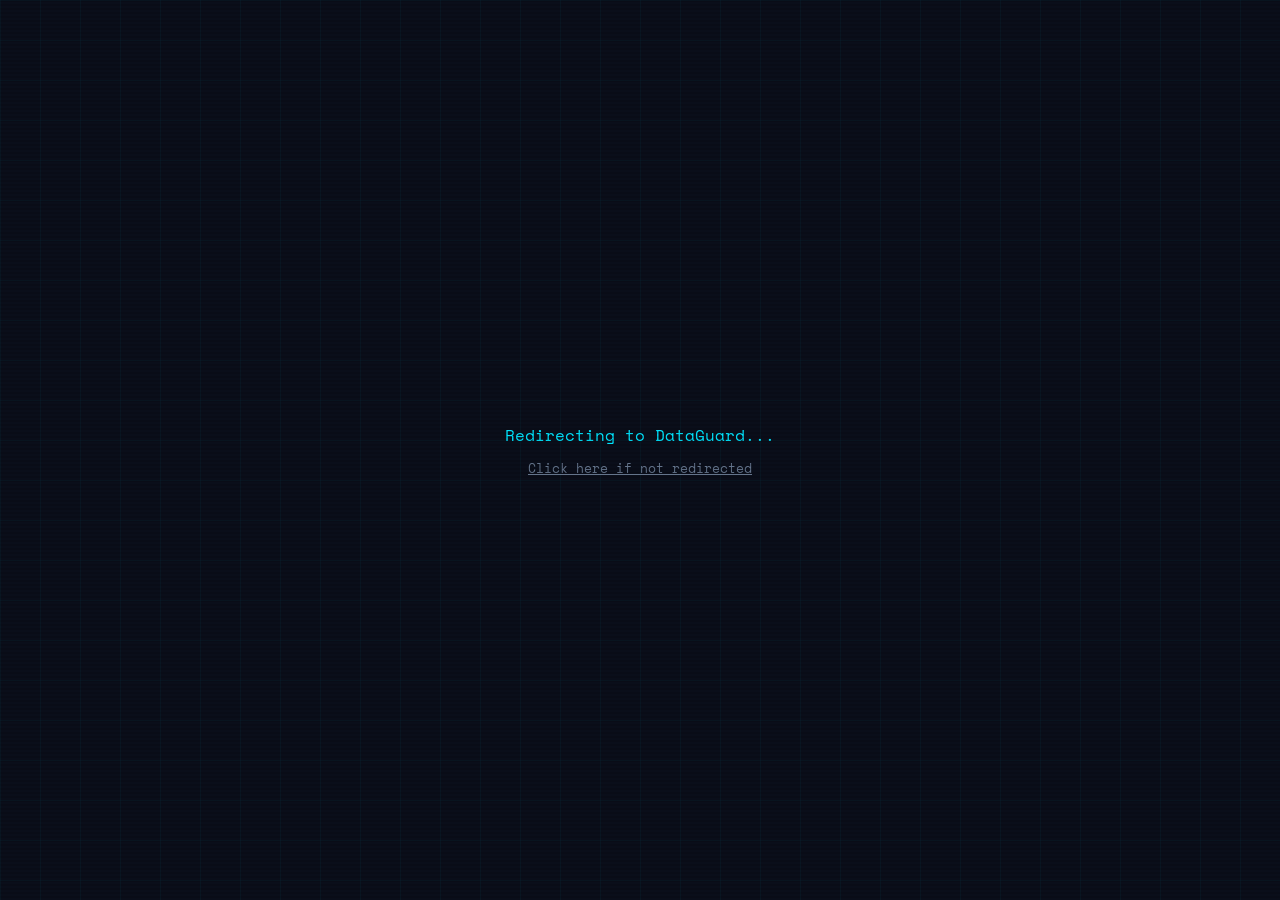
==== commit faf0bb80: "Move game to /dataguard/ and add root redirect (hub restructure step 2/4) Copied the complete DataGu" ====
--- a/index.html
+++ b/index.html
@@ -3,2228 +3,38 @@
 <head>
 <meta charset="UTF-8">
 <meta name="viewport" content="width=device-width, initial-scale=1.0">
-<title>DataGuard: Protect Your Digital Life</title>
-<link href="https://fonts.googleapis.com/css2?family=Space+Mono:wght@400;700&family=Syne:wght@400;600;800&display=swap" rel="stylesheet">
+<meta http-equiv="refresh" content="1;url=/dataguard/">
+<title>StopThePwnage — Redirecting...</title>
+<link rel="stylesheet" href="/shared/theme.css">
 <style>
-  :root {
-    --bg: #0a0e1a;
-    --panel: #111827;
-    --border: #1e2d4a;
-    --accent: #00e5ff;
-    --danger: #ff3b5c;
-    --warn: #ffb800;
-    --good: #00e676;
-    --text: #e2e8f0;
-    --muted: #64748b;
-    --glow: 0 0 20px rgba(0,229,255,0.3);
-  }
-
-  * { box-sizing: border-box; margin: 0; padding: 0; }
-
-  body {
-    background: var(--bg);
-    color: var(--text);
-    font-family: 'Syne', sans-serif;
-    min-height: 100vh;
-    overflow-x: hidden;
-  }
-
-  /* Fullscreen toggle */
-  .fullscreen-btn {
-    position: fixed;
-    top: 14px;
-    right: 14px;
-    z-index: 998;
-    background: var(--panel);
-    border: 1px solid var(--border);
-    color: var(--muted);
-    font-size: 1.2rem;
-    width: 36px;
-    height: 36px;
-    border-radius: 8px;
-    cursor: pointer;
+  .redirect-msg {
+    position: relative;
+    z-index: 1;
     display: flex;
+    flex-direction: column;
     align-items: center;
     justify-content: center;
-    transition: color 0.2s, border-color 0.2s, box-shadow 0.2s;
-    line-height: 1;
+    min-height: 100vh;
+    text-align: center;
+    font-family: 'Space Mono', monospace;
   }
-  .fullscreen-btn:hover, .fullscreen-btn:focus-visible {
+  .redirect-msg p {
     color: var(--accent);
-    border-color: var(--accent);
-    box-shadow: var(--glow);
-    outline: none;
-  }
-
-  /* Scanline overlay */
-  body::after {
-    content: '';
-    position: fixed;
-    inset: 0;
-    background: repeating-linear-gradient(
-      0deg,
-      transparent,
-      transparent 2px,
-      rgba(0,0,0,0.08) 2px,
-      rgba(0,0,0,0.08) 4px
-    );
-    pointer-events: none;
-    z-index: 999;
-  }
-
-  /* Animated background grid */
-  .bg-grid {
-    position: fixed;
-    inset: 0;
-    background-image:
-      linear-gradient(rgba(0,229,255,0.04) 1px, transparent 1px),
-      linear-gradient(90deg, rgba(0,229,255,0.04) 1px, transparent 1px);
-    background-size: 40px 40px;
-    z-index: 0;
-    animation: gridDrift 20s linear infinite;
-  }
-
-  @keyframes gridDrift {
-    0% { transform: translateY(0); }
-    100% { transform: translateY(40px); }
-  }
-
-  #app {
-    position: relative;
-    z-index: 1;
-    max-width: 960px;
-    margin: 0 auto;
-    padding: 20px;
-    min-height: 100vh;
-  }
-
-  /* ---- SCREENS ---- */
-  .screen { display: none; animation: fadeIn 0.4s ease; }
-  .screen.active { display: block; }
-
-  @keyframes fadeIn {
-    from { opacity: 0; transform: translateY(12px); }
-    to { opacity: 1; transform: translateY(0); }
-  }
-
-  /* ---- HEADER ---- */
-  .site-header {
-    display: flex;
-    align-items: center;
-    justify-content: space-between;
-    padding: 16px 0 28px;
-    border-bottom: 1px solid var(--border);
-    margin-bottom: 32px;
-  }
-
-  .logo {
-    font-family: 'Space Mono', monospace;
-    font-size: 1.1rem;
-    color: var(--accent);
-    letter-spacing: 0.05em;
-  }
-
-  .logo span { color: var(--text); }
-
-
-  /* ---- SPLASH ---- */
-  .splash-hero {
-    text-align: center;
-    padding: 60px 0 40px;
-  }
-
-  .splash-icon {
-    font-size: 5rem;
-    display: block;
-    margin-bottom: 24px;
-    filter: drop-shadow(0 0 30px rgba(0,229,255,0.5));
-    animation: pulse 3s ease-in-out infinite;
-  }
-
-  @keyframes pulse {
-    0%, 100% { transform: scale(1); filter: drop-shadow(0 0 20px rgba(0,229,255,0.4)); }
-    50% { transform: scale(1.05); filter: drop-shadow(0 0 40px rgba(0,229,255,0.7)); }
-  }
-
-  .splash-title {
-    font-size: clamp(2.2rem, 6vw, 3.5rem);
-    font-weight: 800;
-    line-height: 1.1;
+    font-size: 1rem;
     margin-bottom: 12px;
   }
-
-  .splash-title .highlight { color: var(--accent); }
-
-  .splash-sub {
+  .redirect-msg a {
     color: var(--muted);
-    font-size: 1.05rem;
-    margin-bottom: 48px;
-    max-width: 500px;
-    margin-inline: auto;
+    font-size: 0.8rem;
   }
-
-  .scenario-grid {
-    display: grid;
-    grid-template-columns: repeat(auto-fit, minmax(260px, 1fr));
-    gap: 16px;
-    margin-bottom: 32px;
-  }
-
-  .scenario-card {
-    background: var(--panel);
-    border: 1px solid var(--border);
-    border-radius: 12px;
-    padding: 24px;
-    cursor: pointer;
-    transition: border-color 0.2s, transform 0.2s, box-shadow 0.2s;
-    text-align: left;
-    position: relative;
-    overflow: hidden;
-  }
-
-  .scenario-card::before {
-    content: '';
-    position: absolute;
-    inset: 0;
-    background: linear-gradient(135deg, rgba(0,229,255,0.05), transparent);
-    opacity: 0;
-    transition: opacity 0.2s;
-  }
-
-  .scenario-card:hover {
-    border-color: var(--accent);
-    transform: translateY(-3px);
-    box-shadow: var(--glow);
-  }
-
-  .scenario-card:hover::before { opacity: 1; }
-
-  .scenario-card .card-icon {
-    font-size: 2rem;
-    margin-bottom: 12px;
-    display: block;
-  }
-
-  .scenario-card h3 {
-    font-size: 1.1rem;
-    font-weight: 800;
-    margin-bottom: 6px;
-  }
-
-  .scenario-card p {
-    color: var(--muted);
-    font-size: 0.85rem;
-    line-height: 1.5;
-  }
-
-  .difficulty-badge {
-    position: absolute;
-    top: 14px;
-    right: 14px;
-    font-family: 'Space Mono', monospace;
-    font-size: 0.65rem;
-    padding: 3px 8px;
-    border-radius: 4px;
-    text-transform: uppercase;
-    letter-spacing: 0.05em;
-  }
-
-  .diff-easy { background: rgba(0,230,118,0.15); color: var(--good); border: 1px solid rgba(0,230,118,0.3); }
-  .diff-medium { background: rgba(255,184,0,0.15); color: var(--warn); border: 1px solid rgba(255,184,0,0.3); }
-  .diff-hard { background: rgba(255,59,92,0.15); color: var(--danger); border: 1px solid rgba(255,59,92,0.3); }
-
-  .completion-badge {
-    position: absolute;
-    bottom: 12px;
-    right: 14px;
-    font-family: 'Space Mono', monospace;
-    font-size: 0.62rem;
-    padding: 3px 8px;
-    border-radius: 4px;
-    background: rgba(0,229,255,0.12);
-    color: var(--accent);
-    border: 1px solid rgba(0,229,255,0.3);
-    letter-spacing: 0.05em;
-  }
-
-  .proctored-toggle {
-    font-family: 'Space Mono', monospace;
-    font-size: 0.6rem;
-    color: var(--muted);
-    background: none;
-    border: none;
-    cursor: pointer;
-    padding: 4px 0;
-    letter-spacing: 0.03em;
-    transition: color 0.2s;
-  }
-
-  .proctored-toggle:hover { color: var(--accent); }
-
-  .proctored-toggle.active { color: var(--accent); }
-
-  /* ---- GAME SCREEN ---- */
-  .scene-header {
-    display: flex;
-    align-items: flex-start;
-    gap: 20px;
-    background: var(--panel);
-    border: 1px solid var(--border);
-    border-radius: 12px;
-    padding: 24px;
-    margin-bottom: 24px;
-    position: relative;
-  }
-
-  .scene-icon-wrap {
-    font-size: 2.8rem;
-    flex-shrink: 0;
-    width: 60px;
-    height: 60px;
-    display: flex;
-    align-items: center;
-    justify-content: center;
-    background: rgba(0,229,255,0.08);
-    border-radius: 12px;
-    border: 1px solid rgba(0,229,255,0.2);
-  }
-
-  .scene-meta {
-    font-family: 'Space Mono', monospace;
-    font-size: 0.7rem;
-    color: var(--accent);
-    text-transform: uppercase;
-    letter-spacing: 0.1em;
-    margin-bottom: 6px;
-  }
-
-  .scene-title {
-    font-size: 1.3rem;
-    font-weight: 800;
-    margin-bottom: 8px;
-  }
-
-  .scene-desc {
-    color: var(--muted);
-    font-size: 0.9rem;
-    line-height: 1.6;
-  }
-
-  .step-progress {
-    display: flex;
-    gap: 6px;
-    position: absolute;
-    top: 20px;
-    right: 20px;
-  }
-
-  .step-dot {
-    width: 8px;
-    height: 8px;
-    border-radius: 50%;
-    background: var(--border);
-    transition: background 0.3s;
-  }
-
-  .step-dot.done { background: var(--good); }
-  .step-dot.active { background: var(--accent); box-shadow: 0 0 8px rgba(0,229,255,0.6); }
-
-  /* ---- INTERACTIVE AREAS ---- */
-  .interaction-zone {
-    background: var(--panel);
-    border: 1px solid var(--border);
-    border-radius: 12px;
-    padding: 28px;
-    margin-bottom: 20px;
-  }
-
-  .zone-label {
-    font-family: 'Space Mono', monospace;
-    font-size: 0.7rem;
-    color: var(--muted);
-    text-transform: uppercase;
-    letter-spacing: 0.1em;
-    margin-bottom: 16px;
-  }
-
-  /* Password strength */
-  .password-input-wrap {
-    position: relative;
-    margin-bottom: 16px;
-  }
-
-  .cyber-input {
-    width: 100%;
-    background: rgba(0,0,0,0.4);
-    border: 1px solid var(--border);
-    border-radius: 8px;
-    padding: 14px 16px;
-    font-family: 'Space Mono', monospace;
-    font-size: 1rem;
-    color: var(--text);
-    outline: none;
-    transition: border-color 0.2s, box-shadow 0.2s;
-    letter-spacing: 0.1em;
-  }
-
-  .cyber-input:focus {
-    border-color: var(--accent);
-    box-shadow: 0 0 0 3px rgba(0,229,255,0.1);
-  }
-
-  .strength-meter {
-    margin-top: 12px;
-  }
-
-  .strength-bars {
-    display: flex;
-    gap: 4px;
-    margin-bottom: 8px;
-  }
-
-  .s-bar {
-    height: 6px;
-    flex: 1;
-    border-radius: 3px;
-    background: var(--border);
-    transition: background 0.3s;
-  }
-
-  .strength-label {
-    font-family: 'Space Mono', monospace;
-    font-size: 0.75rem;
-  }
-
-  .strength-tips {
-    margin-top: 12px;
-    display: flex;
-    flex-wrap: wrap;
-    gap: 8px;
-  }
-
-  .tip-chip {
-    font-size: 0.75rem;
-    padding: 4px 10px;
-    border-radius: 20px;
-    font-family: 'Space Mono', monospace;
-    transition: all 0.3s;
-  }
-
-  .tip-chip.unmet {
-    background: rgba(100,116,139,0.15);
-    color: var(--muted);
-    border: 1px solid var(--border);
-  }
-
-  .tip-chip.met {
-    background: rgba(0,230,118,0.15);
-    color: var(--good);
-    border: 1px solid rgba(0,230,118,0.3);
-  }
-
-  /* Phishing drag */
-  .email-card {
-    background: rgba(0,0,0,0.3);
-    border: 1px solid var(--border);
-    border-radius: 10px;
-    padding: 20px;
-    font-size: 0.9rem;
-    line-height: 1.7;
-    font-family: 'Space Mono', monospace;
-  }
-
-  .email-header {
-    border-bottom: 1px solid var(--border);
-    padding-bottom: 12px;
-    margin-bottom: 14px;
-    font-size: 0.8rem;
-    color: var(--muted);
-  }
-
-  .email-header span { color: var(--text); }
-
-  .email-card span {
-    position: relative;
-    cursor: pointer;
-    transition: all 0.2s;
-    border-radius: 4px;
-    padding: 0 2px;
-  }
-
-  .email-card span:hover { background: rgba(0,229,255,0.08); }
-
-  .red-flag {
-    position: relative;
-    border-radius: 4px;
-    padding: 0 2px;
-  }
-
-  .red-flag.flagged {
-    background: rgba(0,229,255,0.15);
-    color: var(--accent);
-    text-decoration: underline wavy rgba(0,229,255,0.6);
-    border: 1px solid rgba(0,229,255,0.4);
-  }
-
-  .red-flag.missed-flag {
-    background: rgba(255,184,0,0.2);
-    color: var(--warn);
-    border: 1px solid rgba(255,184,0,0.4);
-    animation: flashWarn 1s ease 3;
-  }
-
-  @keyframes flashWarn {
-    0%, 100% { opacity: 1; }
-    50% { opacity: 0.4; }
-  }
-
-  .flag-count {
-    font-family: 'Space Mono', monospace;
-    font-size: 0.8rem;
-    color: var(--muted);
-    margin-top: 12px;
-  }
-
-  .flag-count span { color: var(--accent); }
-
-  /* Permissions sort */
-  .permissions-list {
-    display: flex;
-    flex-direction: column;
-    gap: 10px;
-  }
-
-  .permission-item {
-    display: flex;
-    align-items: center;
-    justify-content: space-between;
-    background: rgba(0,0,0,0.3);
-    border: 1px solid var(--border);
-    border-radius: 8px;
-    padding: 14px 18px;
-    font-size: 0.9rem;
-    transition: border-color 0.2s;
-  }
-
-  .perm-name {
-    display: flex;
-    align-items: center;
-    gap: 10px;
-  }
-
-  .perm-name .perm-icon { font-size: 1.2rem; }
-
-  .toggle-group {
-    display: flex;
-    gap: 8px;
-  }
-
-  .perm-btn {
-    padding: 6px 14px;
-    border-radius: 6px;
-    font-family: 'Space Mono', monospace;
-    font-size: 0.72rem;
-    cursor: pointer;
-    border: 1px solid var(--border);
-    background: transparent;
-    color: var(--muted);
-    transition: all 0.2s;
-  }
-
-  .perm-btn:hover { border-color: var(--accent); color: var(--accent); }
-
-  .perm-btn.allow.active {
-    background: rgba(0,230,118,0.15);
-    border-color: var(--good);
-    color: var(--good);
-  }
-
-  .perm-btn.deny.active {
-    background: rgba(255,59,92,0.15);
-    border-color: var(--danger);
-    color: var(--danger);
-  }
-
-  .perm-feedback {
-    font-size: 0.75rem;
-    margin-top: 6px;
-    padding: 4px 10px;
-    border-radius: 4px;
-    font-family: 'Space Mono', monospace;
-    display: none;
-  }
-
-  /* Data breach sort */
-  .breach-items {
-    display: flex;
-    flex-direction: column;
-    gap: 8px;
-  }
-
-  .breach-item {
-    display: flex;
-    align-items: center;
-    justify-content: space-between;
-    background: rgba(0,0,0,0.3);
-    border: 1px solid var(--border);
-    border-radius: 8px;
-    padding: 12px 16px;
-    font-size: 0.88rem;
-    transition: all 0.2s;
-    user-select: none;
-  }
-
-  .breach-item:hover { border-color: var(--muted); }
-
-  .breach-item.sensitive {
-    border-color: var(--danger);
-    background: rgba(255,59,92,0.08);
-  }
-
-  .breach-item.not-sensitive {
-    border-color: var(--good);
-    background: rgba(0,230,118,0.08);
-  }
-
-  .sensitivity-tag {
-    font-family: 'Space Mono', monospace;
-    font-size: 0.68rem;
-    padding: 3px 8px;
-    border-radius: 4px;
-    text-transform: uppercase;
-    letter-spacing: 0.05em;
-  }
-
-  .tag-sensitive { background: rgba(255,59,92,0.2); color: var(--danger); }
-  .tag-safe { background: rgba(0,230,118,0.2); color: var(--good); }
-  .tag-unknown { background: rgba(100,116,139,0.2); color: var(--muted); }
-
-  .breach-btns { display: flex; gap: 6px; flex-shrink: 0; }
-
-  .classify-btn {
-    font-family: 'Space Mono', monospace;
-    font-size: 0.65rem;
-    padding: 4px 10px;
-    border-radius: 4px;
-    border: 1px solid var(--border);
-    background: rgba(0,0,0,0.3);
-    color: var(--muted);
-    cursor: pointer;
-    transition: all 0.2s;
-    text-transform: uppercase;
-    letter-spacing: 0.05em;
-  }
-
-  .classify-btn:hover { border-color: var(--accent); color: var(--text); }
-  .classify-btn.active-sensitive { background: rgba(255,59,92,0.2); color: var(--danger); border-color: var(--danger); }
-  .classify-btn.active-safe { background: rgba(0,230,118,0.2); color: var(--good); border-color: var(--good); }
-
-  /* Buttons */
-  .btn {
-    display: inline-flex;
-    align-items: center;
-    gap: 8px;
-    padding: 12px 24px;
-    border-radius: 8px;
-    font-family: 'Syne', sans-serif;
-    font-weight: 600;
-    font-size: 0.95rem;
-    cursor: pointer;
-    border: none;
-    transition: all 0.2s;
-  }
-
-  .btn-primary {
-    background: var(--accent);
-    color: #0a0e1a;
-  }
-
-  .btn-primary:hover {
-    background: #33eaff;
-    box-shadow: var(--glow);
-    transform: translateY(-1px);
-  }
-
-  .btn-ghost {
-    background: transparent;
-    color: var(--muted);
-    border: 1px solid var(--border);
-  }
-
-  .btn-ghost:hover {
-    border-color: var(--muted);
-    color: var(--text);
-  }
-
-  .btn-danger {
-    background: rgba(255,59,92,0.15);
-    color: var(--danger);
-    border: 1px solid rgba(255,59,92,0.3);
-  }
-
-  .btn-danger:hover {
-    background: rgba(255,59,92,0.25);
-    box-shadow: 0 0 20px rgba(255,59,92,0.2);
-  }
-
-  /* Feedback banner */
-  .feedback-banner {
-    border-radius: 10px;
-    padding: 16px 20px;
-    margin-bottom: 20px;
-    font-size: 0.9rem;
-    line-height: 1.6;
-    display: none;
-    animation: slideDown 0.3s ease;
-  }
-
-  @keyframes slideDown {
-    from { opacity: 0; transform: translateY(-8px); }
-    to { opacity: 1; transform: translateY(0); }
-  }
-
-  .feedback-banner.good {
-    background: rgba(0,230,118,0.1);
-    border: 1px solid rgba(0,230,118,0.3);
-    color: #a0f0c0;
-  }
-
-  .feedback-banner.bad {
-    background: rgba(255,59,92,0.1);
-    border: 1px solid rgba(255,59,92,0.3);
-    color: #ffb0bc;
-  }
-
-  .feedback-banner.info {
-    background: rgba(0,229,255,0.08);
-    border: 1px solid rgba(0,229,255,0.25);
-    color: #a0e8f0;
-  }
-
-  .feedback-banner.warn {
-    background: rgba(255,184,0,0.1);
-    border: 1px solid rgba(255,184,0,0.3);
-    color: #ffe0a0;
-  }
-
-  .feedback-banner b { font-weight: 800; }
-
-  /* Action row */
-  .action-row {
-    display: flex;
-    gap: 12px;
-    justify-content: flex-end;
-    margin-top: 12px;
-  }
-
-  /* Score screen */
-  .score-screen {
-    text-align: center;
-    padding: 40px 0;
-  }
-
-  .score-ring-wrap {
-    display: inline-block;
-    position: relative;
-    margin-bottom: 32px;
-  }
-
-  .score-ring {
-    width: 160px;
-    height: 160px;
-    transform: rotate(-90deg);
-  }
-
-  .score-ring-bg {
-    fill: none;
-    stroke: var(--border);
-    stroke-width: 8;
-  }
-
-  .score-ring-fill {
-    fill: none;
-    stroke: var(--accent);
-    stroke-width: 8;
-    stroke-linecap: round;
-    stroke-dasharray: 439.82;
-    stroke-dashoffset: 439.82;
-    filter: drop-shadow(0 0 8px rgba(0,229,255,0.6));
-  }
-
-  .score-value {
-    position: absolute;
-    top: 50%;
-    left: 50%;
-    transform: translate(-50%, -50%);
-    font-size: 2.5rem;
-    font-weight: 800;
-    color: var(--accent);
-    font-family: 'Space Mono', monospace;
-  }
-
-  .score-grade {
-    font-size: 1.1rem;
-    color: var(--muted);
-    margin-top: 6px;
-    font-family: 'Space Mono', monospace;
-  }
-
-  .score-breakdown {
-    display: flex;
-    flex-direction: column;
-    gap: 12px;
-    max-width: 500px;
-    margin: 0 auto 32px;
-    text-align: left;
-  }
-
-  .breakdown-row {
-    display: flex;
-    align-items: center;
-    justify-content: space-between;
-    background: var(--panel);
-    border: 1px solid var(--border);
-    border-radius: 8px;
-    padding: 14px 18px;
-    font-size: 0.9rem;
-  }
-
-  .breakdown-row .b-score {
-    font-family: 'Space Mono', monospace;
-    font-size: 0.9rem;
-    color: var(--accent);
-  }
-
-  /* Key learnings */
-  .learnings {
-    background: rgba(0,229,255,0.05);
-    border: 1px solid rgba(0,229,255,0.2);
-    border-radius: 12px;
-    padding: 24px;
-    margin: 24px 0;
-    text-align: left;
-  }
-
-  .learnings h3 {
-    font-size: 1rem;
-    margin-bottom: 16px;
-    color: var(--accent);
-    font-family: 'Space Mono', monospace;
-  }
-
-  .learning-item {
-    display: flex;
-    gap: 12px;
-    margin-bottom: 12px;
-    font-size: 0.88rem;
-    line-height: 1.6;
-    color: var(--muted);
-  }
-
-  .learning-item::before {
-    content: '▶';
-    color: var(--accent);
-    flex-shrink: 0;
-    margin-top: 2px;
-    font-size: 0.7rem;
-  }
-
-  /* Notification toast */
-  .toast {
-    position: fixed;
-    bottom: 30px;
-    right: 30px;
-    background: var(--panel);
-    border: 1px solid var(--border);
-    border-radius: 10px;
-    padding: 14px 20px;
-    font-size: 0.85rem;
-    z-index: 1000;
-    opacity: 0;
-    transform: translateY(10px);
-    transition: all 0.3s;
-    pointer-events: none;
-    font-family: 'Space Mono', monospace;
-    max-width: 280px;
-  }
-
-  .toast.show {
-    opacity: 1;
-    transform: translateY(0);
-  }
-
-  .toast.good { border-color: var(--good); color: var(--good); }
-  .toast.bad { border-color: var(--danger); color: var(--danger); }
-
-  /* Responsive */
-  @media (max-width: 600px) {
-    .scenario-grid { grid-template-columns: 1fr; }
-    .splash-title { font-size: 2rem; }
-    .action-row { flex-direction: column-reverse; }
-    .action-row .btn { width: 100%; justify-content: center; }
-  }
-
-  /* MFA screen */
-  .mfa-grid {
-    display: grid;
-    grid-template-columns: 1fr 1fr;
-    gap: 12px;
-  }
-
-  .mfa-option {
-    background: rgba(0,0,0,0.3);
-    border: 2px solid var(--border);
-    border-radius: 10px;
-    padding: 20px;
-    cursor: pointer;
-    transition: all 0.25s;
-    text-align: center;
-    position: relative;
-  }
-
-  .mfa-option:hover {
-    border-color: var(--accent);
-    background: rgba(0,229,255,0.05);
-  }
-
-  .mfa-option.selected {
-    border-color: var(--accent);
-    background: rgba(0,229,255,0.08);
-  }
-
-  .mfa-option.selected.correct {
-    border-color: var(--good);
-    background: rgba(0,230,118,0.08);
-  }
-
-  .mfa-option.selected.wrong {
-    border-color: var(--danger);
-    background: rgba(255,59,92,0.08);
-    animation: shake 0.4s ease;
-  }
-
-  .mfa-option.highlight-correct {
-    border-color: var(--good);
-    background: rgba(0,230,118,0.08);
-    animation: bounceIn 0.4s ease;
-  }
-
-  @keyframes shake {
-    0%, 100% { transform: translateX(0); }
-    25% { transform: translateX(-8px); }
-    75% { transform: translateX(8px); }
-  }
-
-  @keyframes bounceIn {
-    0% { transform: scale(0.95); }
-    60% { transform: scale(1.03); }
-    100% { transform: scale(1); }
-  }
-
-  .mfa-icon { font-size: 2rem; margin-bottom: 10px; }
-  .mfa-label { font-weight: 600; font-size: 0.95rem; margin-bottom: 6px; }
-  .mfa-desc { color: var(--muted); font-size: 0.78rem; line-height: 1.5; }
-
-  .selected-check {
-    position: absolute;
-    top: -8px;
-    right: -8px;
-    width: 22px;
-    height: 22px;
-    border-radius: 50%;
-    background: var(--good);
-    color: #000;
-    display: none;
-    align-items: center;
-    justify-content: center;
-    font-size: 0.75rem;
-    font-weight: 800;
-  }
-
-  .mfa-option.selected.correct .selected-check { display: flex; }
-
-  @media (max-width: 500px) {
-    .mfa-grid { grid-template-columns: 1fr; }
-  }
+  .redirect-msg a:hover { color: var(--accent); }
 </style>
 </head>
 <body>
 <div class="bg-grid"></div>
-<button class="fullscreen-btn" id="fullscreenBtn" aria-label="Toggle fullscreen" title="Toggle fullscreen">⤢</button>
-
-<div id="app">
-  <!-- GLOBAL HEADER (hidden on splash) -->
-  <header class="site-header" id="gameHeader" style="display:none">
-    <div class="logo">DATA<span>GUARD</span></div>
-  </header>
-
-  <!-- ========== SPLASH SCREEN ========== -->
-  <div id="splashScreen" class="screen active">
-    <div class="splash-hero">
-      <span class="splash-icon">🛡️</span>
-      <h1 class="splash-title">
-        Protect Your<br><span class="highlight">Digital Life</span>
-      </h1>
-      <p class="splash-sub">
-        Navigate real-world cybersecurity challenges. Your decisions determine how safe your data stays.
-      </p>
-    </div>
-
-    <p style="font-family:'Space Mono',monospace; font-size:0.75rem; color:var(--muted); text-transform:uppercase; letter-spacing:0.1em; margin-bottom:16px;">
-      Choose a scenario to begin
-    </p>
-
-    <div class="scenario-grid">
-      <div class="scenario-card" onclick="startScenario('password')">
-        <span class="card-icon">🔐</span>
-        <div class="difficulty-badge diff-easy">Easy</div>
-        <h3>Password Fortress</h3>
-        <p>Build strong passwords and learn why "password123" is basically an open door for hackers.</p>
-      </div>
-      <div class="scenario-card" onclick="startScenario('mfa')">
-        <span class="card-icon">🔑</span>
-        <div class="difficulty-badge diff-easy">Easy</div>
-        <h3>Two-Factor Thinking</h3>
-        <p>Choose the strongest authentication method and understand why layers of security matter.</p>
-      </div>
-      <div class="scenario-card" onclick="startScenario('phishing')">
-        <span class="card-icon">🎣</span>
-        <div class="difficulty-badge diff-medium">Medium</div>
-        <h3>Phishing Hunt</h3>
-        <p>Spot the red flags in a suspicious email before clicking anything that could compromise you.</p>
-      </div>
-      <div class="scenario-card" onclick="startScenario('permissions')">
-        <span class="card-icon">📱</span>
-        <div class="difficulty-badge diff-medium">Medium</div>
-        <h3>App Permissions</h3>
-        <p>Decide which app permissions are necessary — and which ones are data grabs in disguise.</p>
-      </div>
-      <div class="scenario-card" onclick="startScenario('breach')">
-        <span class="card-icon">🚨</span>
-        <div class="difficulty-badge diff-hard">Hard</div>
-        <h3>Data Breach Triage</h3>
-        <p>A breach just happened. Identify which data is most sensitive and needs immediate action.</p>
-      </div>
-    </div>
-
-    <p style="font-family:'Space Mono',monospace; font-size:0.65rem; color:var(--muted); margin-top:32px; letter-spacing:0.05em;">Last updated: 04/13/2026</p>
-    <button class="proctored-toggle" id="proctoredToggle" onclick="toggleProctoredMode()">Enable Proctored Mode</button>
-  </div>
-
-  <!-- ========== GAME SCREEN ========== -->
-  <div id="gameScreen" class="screen">
-    <div class="scene-header">
-      <div class="scene-icon-wrap" id="sceneIcon"></div>
-      <div style="flex:1">
-        <div class="scene-meta" id="sceneMeta"></div>
-        <div class="scene-title" id="sceneTitle"></div>
-        <div class="scene-desc" id="sceneDesc"></div>
-      </div>
-      <div class="step-progress" id="stepProgress"></div>
-    </div>
-
-    <div id="interactionContainer"></div>
-
-    <div class="feedback-banner" id="feedbackBanner"></div>
-
-    <div class="action-row">
-      <button class="btn btn-ghost" id="backBtn" onclick="goHome()">← Back</button>
-      <button class="btn btn-primary" id="mainActionBtn" onclick="handleMainAction()">Check →</button>
-    </div>
-  </div>
-
-  <!-- ========== SCORE SCREEN ========== -->
-  <div id="scoreScreen" class="screen">
-    <div class="score-screen">
-      <h2 style="font-size:1.6rem; font-weight:800; margin-bottom:8px;">Mission Complete</h2>
-      <p style="color:var(--muted); margin-bottom:32px; font-size:0.9rem;">Here's how you performed</p>
-
-      <div class="score-ring-wrap">
-        <svg class="score-ring" viewBox="0 0 160 160">
-          <circle class="score-ring-bg" cx="80" cy="80" r="70"/>
-          <circle class="score-ring-fill" id="scoreRingFill" cx="80" cy="80" r="70"/>
-        </svg>
-        <div class="score-value" id="scoreValue">0</div>
-      </div>
-      <div class="score-grade" id="scoreGrade"></div>
-
-      <div class="score-breakdown" id="scoreBreakdown" style="margin-top:28px;"></div>
-
-      <div class="learnings" id="learningsBox"></div>
-
-      <div style="display:flex; gap:12px; justify-content:center; flex-wrap:wrap;">
-        <button class="btn btn-ghost" id="scoreHomeBtn" onclick="goHome()">← All Scenarios</button>
-        <button class="btn btn-primary" id="retryBtn" onclick="retryScenario()">↺ Try Again</button>
-        <button class="btn btn-ghost" id="resetBtn" onclick="handleReset()">Play Again</button>
-      </div>
-      <div id="resetConfirm" style="display:none;margin-top:16px;text-align:center;">
-        <p style="font-size:0.82rem;color:var(--warn);margin-bottom:10px;">Clear all progress and reset for the next student?</p>
-        <div style="display:flex;gap:10px;justify-content:center;">
-          <button class="btn btn-ghost" onclick="cancelReset()" style="font-size:0.8rem;">Cancel</button>
-          <button class="btn btn-primary" onclick="confirmReset()" style="font-size:0.8rem;background:var(--danger);">Yes, Reset</button>
-        </div>
-      </div>
-    </div>
-  </div>
+<div class="redirect-msg">
+  <p>Redirecting to DataGuard...</p>
+  <a href="/dataguard/">Click here if not redirected</a>
 </div>
-
-<div class="toast" id="toast"></div>
-
-<script>
-// ============================================================
-//  STATE
-// ============================================================
-let currentScenario = null;
-let gameScore = { total: 0, max: 0, details: [] };
-let health = 100;
-let currentStep = 0;
-let stepData = {};
-let lastScenario = null;
-let completedScenarios = {};  // { scenarioKey: bestPct }
-let proctoredMode = false;
-
-// ============================================================
-//  SCENARIO DEFINITIONS
-// ============================================================
-const SCENARIOS = {
-  password: {
-    icon: '🔐',
-    meta: 'Scenario 1 of 5 · Password Security',
-    title: 'Build a Strong Password',
-    desc: 'Your school portal just asked you to create a new password. Type one below and see how strong it really is — then learn why it matters.',
-    steps: 3,
-    learnings: [
-      'Passwords under 8 characters can be cracked in seconds using brute-force attacks.',
-      'Using your name, birthday, or "password" makes you an easy target — these are the first guesses attackers try.',
-      'A strong password uses 12+ characters, mixes upper/lowercase letters, numbers, and symbols.',
-      'Password managers (like Bitwarden or 1Password) let you use a unique strong password for every site without memorizing them all.',
-      'Never reuse passwords — if one site is breached, attackers will try the same password on your email, bank, and social media.'
-    ]
-  },
-  phishing: {
-    icon: '🎣',
-    meta: 'Scenario 2 of 5 · Phishing Awareness',
-    title: 'Spot the Phishing Attack',
-    desc: 'You received this email. Before clicking anything, tap every suspicious element you can find. How many red flags can you spot?',
-    steps: 2,
-    learnings: [
-      'Phishing emails often create urgency ("Act NOW or your account will be deleted!") to stop you from thinking clearly.',
-      'Always check the sender\'s actual email address — not just the display name. A name can say "PayPal" but the email might be "paypal@scam-site.ru".',
-      'Hover over links before clicking — the real URL is often completely different from what the text says.',
-      'Legitimate companies will NEVER ask for your password, SSN, or full credit card via email.',
-      'When in doubt, go directly to the website by typing the address yourself instead of clicking any link.'
-    ]
-  },
-  permissions: {
-    icon: '📱',
-    meta: 'Scenario 3 of 5 · App Privacy',
-    title: 'Manage App Permissions',
-    desc: 'You just installed a popular flashlight app. It\'s asking for several permissions. Decide which ones to allow or deny — and think about why an app might want access to things it doesn\'t need.',
-    steps: 2,
-    learnings: [
-      'Many free apps monetize by collecting your data — location history, contacts, and microphone access can all be sold to data brokers.',
-      'A flashlight app that needs your contacts, microphone, and location is a red flag — none of those are needed to turn on a light.',
-      'Review app permissions in your phone\'s Settings regularly and revoke anything that seems excessive.',
-      'On both iOS and Android, you can grant location access "only while using" the app rather than always — use this whenever possible.',
-      'If an app requires an unnecessary permission to function at all, consider finding an alternative app that respects your privacy.'
-    ]
-  },
-  breach: {
-    icon: '🚨',
-    meta: 'Scenario 4 of 5 · Data Breach Response',
-    title: 'Triage a Data Breach',
-    desc: 'A database was leaked online. It contains various pieces of information. Tap each item to classify it as Sensitive or Not Sensitive — because not all data is equally dangerous in the wrong hands.',
-    steps: 2,
-    learnings: [
-      'Your Social Security Number is the master key to your identity — with it, criminals can open credit accounts, file taxes, and steal your identity for years.',
-      'A combination of data (name + address + birthday) can be more dangerous than any single piece alone — this is called a "data mosaic."',
-      'Your email address plus a password equals access to every account that uses password recovery — treat email credentials like a master password.',
-      'Medical records can be used for insurance fraud and are worth more on the dark web than credit card numbers.',
-      'After a breach, change your password immediately, enable 2FA, and monitor your accounts and credit reports for suspicious activity.'
-    ]
-  },
-  mfa: {
-    icon: '🔑',
-    meta: 'Scenario 5 of 5 · Multi-Factor Authentication',
-    title: 'Choose Your Best Defense',
-    desc: 'You\'re setting up security for your email account — the one tied to your bank, school, and social media. Which authentication method gives you the strongest protection?',
-    steps: 2,
-    learnings: [
-      'SMS text codes are better than nothing, but they can be intercepted through SIM-swapping attacks where criminals convince your carrier to transfer your number.',
-      'Authenticator apps (Google Authenticator, Authy) generate codes on your device and are much harder for attackers to intercept remotely.',
-      'Hardware security keys (like YubiKey) are the gold standard — they\'re immune to phishing because they verify the actual website domain.',
-      'Even a weak second factor dramatically reduces your risk — accounts with any MFA are 99.9% less likely to be compromised, according to Microsoft.',
-      'Never share your 2FA codes with anyone — legitimate services will never ask for them over phone or chat.'
-    ]
-  }
-};
-
-// ============================================================
-//  NAV
-// ============================================================
-function showScreen(id) {
-  document.querySelectorAll('.screen').forEach(s => s.classList.remove('active'));
-  document.getElementById(id).classList.add('active');
-  document.getElementById('gameHeader').style.display = (id === 'splashScreen') ? 'none' : 'flex';
-}
-
-function goHome() {
-  currentScenario = null;
-  currentStep = 0;
-  gameScore = { total: 0, max: 0, details: [] };
-  health = 100;
-  stepData = {};
-  lastScenario = null;
-  const btn = document.getElementById('mainActionBtn');
-  btn.onclick = handleMainAction;
-  btn.textContent = 'Check →';
-  btn.disabled = false;
-  document.getElementById('interactionContainer').innerHTML = '';
-  hideFeedback();
-  updateSplashCards();
-  showScreen('splashScreen');
-}
-
-function retryScenario() {
-  if (lastScenario) startScenario(lastScenario);
-}
-
-function markCompleted(scenarioKey, pct) {
-  if (!completedScenarios[scenarioKey] || pct > completedScenarios[scenarioKey]) {
-    completedScenarios[scenarioKey] = pct;
-  }
-}
-
-function updateSplashCards() {
-  const keys = ['password','mfa','phishing','permissions','breach'];
-  keys.forEach(key => {
-    const card = document.querySelector(`.scenario-card[onclick="startScenario('${key}')"]`);
-    if (!card) return;
-    const existing = card.querySelector('.completion-badge');
-    if (existing) existing.remove();
-    if (completedScenarios[key] !== undefined) {
-      const badge = document.createElement('div');
-      badge.className = 'completion-badge';
-      badge.textContent = '✓ ' + completedScenarios[key] + '%';
-      card.appendChild(badge);
-    }
-  });
-}
-
-function toggleProctoredMode() {
-  proctoredMode = !proctoredMode;
-  const toggle = document.getElementById('proctoredToggle');
-  toggle.textContent = proctoredMode ? 'Disable Proctored Mode' : 'Enable Proctored Mode';
-  toggle.className = 'proctored-toggle' + (proctoredMode ? ' active' : '');
-}
-
-function handleReset() {
-  if (proctoredMode) {
-    document.getElementById('resetConfirm').style.display = 'block';
-  } else {
-    completedScenarios = {};
-    goHome();
-  }
-}
-
-function cancelReset() {
-  document.getElementById('resetConfirm').style.display = 'none';
-}
-
-function confirmReset() {
-  document.getElementById('resetConfirm').style.display = 'none';
-  completedScenarios = {};
-  goHome();
-}
-
-function updateHealth(delta) {
-  health = Math.max(0, Math.min(100, health + delta));
-}
-
-function showToast(msg, type = 'good') {
-  const t = document.getElementById('toast');
-  t.textContent = msg;
-  t.className = 'toast show ' + type;
-  clearTimeout(t._timer);
-  t._timer = setTimeout(() => { t.className = 'toast'; }, 2500);
-}
-
-// ============================================================
-//  START SCENARIO
-// ============================================================
-function startScenario(id) {
-  currentScenario = id;
-  lastScenario = id;
-  currentStep = 0;
-  health = 100;
-  updateHealth(0);
-  gameScore = { total: 0, max: 0, details: [] };
-  stepData = {};
-  const btn = document.getElementById('mainActionBtn');
-  btn.onclick = handleMainAction;
-  btn.textContent = 'Check →';
-  btn.disabled = false;
-
-  const s = SCENARIOS[id];
-  document.getElementById('sceneIcon').textContent = s.icon;
-  document.getElementById('sceneMeta').textContent = s.meta;
-  document.getElementById('sceneTitle').textContent = s.title;
-  document.getElementById('sceneDesc').textContent = s.desc;
-
-  buildStepDots(s.steps);
-  hideFeedback();
-
-  // Hide back button in proctored mode
-  document.getElementById('backBtn').style.display = proctoredMode ? 'none' : '';
-
-  showScreen('gameScreen');
-  renderStep();
-}
-
-function buildStepDots(count) {
-  const wrap = document.getElementById('stepProgress');
-  wrap.innerHTML = '';
-  for (let i = 0; i < count; i++) {
-    const d = document.createElement('div');
-    d.className = 'step-dot' + (i === 0 ? ' active' : '');
-    d.id = 'dot-' + i;
-    wrap.appendChild(d);
-  }
-}
-
-function advanceDot() {
-  const prev = document.getElementById('dot-' + currentStep);
-  if (prev) { prev.classList.remove('active'); prev.classList.add('done'); }
-  currentStep++;
-  const next = document.getElementById('dot-' + currentStep);
-  if (next) next.classList.add('active');
-}
-
-// ============================================================
-//  RENDER STEPS
-// ============================================================
-function renderStep() {
-  const container = document.getElementById('interactionContainer');
-  container.innerHTML = '';
-  const btn = document.getElementById('mainActionBtn');
-  hideFeedback();
-  btn.textContent = 'Check →';
-  btn.disabled = false;
-
-  if (currentScenario === 'password') renderPasswordStep(container, btn);
-  else if (currentScenario === 'phishing') renderPhishingStep(container, btn);
-  else if (currentScenario === 'permissions') renderPermissionsStep(container, btn);
-  else if (currentScenario === 'breach') renderBreachStep(container, btn);
-  else if (currentScenario === 'mfa') renderMFAStep(container, btn);
-}
-
-// ============================================================
-//  PASSWORD SCENARIO
-// ============================================================
-const pwdSteps = [
-  { task: 'Create a strong password for your school portal.' },
-  { task: 'Your password was breached (it was too common). Create a new, better one.' },
-  { task: 'Final challenge: Create a passphrase — 4 random words joined together. Try it!' }
-];
-
-function renderPasswordStep(c, btn) {
-  const stepInfo = pwdSteps[currentStep] || pwdSteps[0];
-  const isPassphrase = currentStep === 2;
-  const isBreachStep = currentStep === 1;
-
-  let breachNotice = '';
-  if (isBreachStep && stepData.prevPassword) {
-    breachNotice = `<div style="background:rgba(255,59,92,0.1);border:1px solid rgba(255,59,92,0.3);border-radius:8px;padding:12px;margin-bottom:14px;font-size:0.82rem;color:#ffb0bc;">
-      <b>Breached password:</b> <code style="color:var(--danger);background:rgba(255,59,92,0.15);padding:2px 6px;border-radius:3px;">${stepData.prevPassword}</code><br>
-      Your new password must be significantly different from this one.
-    </div>`;
-  }
-
-  if (isPassphrase) {
-    c.innerHTML = `
-      <div class="interaction-zone">
-        <div class="zone-label">Step ${currentStep + 1} — ${stepInfo.task}</div>
-        <div class="password-input-wrap">
-          <input class="cyber-input" type="text" id="pwdInput" placeholder="e.g. correct-horse-battery-staple"
-            oninput="evaluatePassphrase(this.value)" autocomplete="off" spellcheck="false">
-        </div>
-        <div class="strength-meter">
-          <div class="strength-bars">
-            <div class="s-bar" id="sb0"></div>
-            <div class="s-bar" id="sb1"></div>
-            <div class="s-bar" id="sb2"></div>
-            <div class="s-bar" id="sb3"></div>
-            <div class="s-bar" id="sb4"></div>
-          </div>
-          <span class="strength-label" id="strengthLabel" style="color:var(--muted)">Start typing your passphrase...</span>
-        </div>
-        <div class="strength-tips" id="strengthTips">
-          <span class="tip-chip unmet" id="tc-words">4+ words</span>
-          <span class="tip-chip unmet" id="tc-sep">Separators</span>
-          <span class="tip-chip unmet" id="tc-plen">16+ chars</span>
-          <span class="tip-chip unmet" id="tc-nodict">Not a sentence</span>
-        </div>
-      </div>
-    `;
-  } else {
-    c.innerHTML = `
-      <div class="interaction-zone">
-        <div class="zone-label">Step ${currentStep + 1} — ${stepInfo.task}</div>
-        ${breachNotice}
-        <div class="password-input-wrap">
-          <input class="cyber-input" type="text" id="pwdInput" placeholder="Type your password here..."
-            oninput="evaluatePassword(this.value)" autocomplete="off" spellcheck="false">
-        </div>
-        <div class="strength-meter">
-          <div class="strength-bars">
-            <div class="s-bar" id="sb0"></div>
-            <div class="s-bar" id="sb1"></div>
-            <div class="s-bar" id="sb2"></div>
-            <div class="s-bar" id="sb3"></div>
-            <div class="s-bar" id="sb4"></div>
-          </div>
-          <span class="strength-label" id="strengthLabel" style="color:var(--muted)">Start typing to see strength...</span>
-        </div>
-        <div class="strength-tips" id="strengthTips">
-          <span class="tip-chip unmet" id="tc-len">12+ chars</span>
-          <span class="tip-chip unmet" id="tc-upper">Uppercase</span>
-          <span class="tip-chip unmet" id="tc-lower">Lowercase</span>
-          <span class="tip-chip unmet" id="tc-num">Number</span>
-          <span class="tip-chip unmet" id="tc-sym">Symbol</span>
-          <span class="tip-chip unmet" id="tc-nocommon">Not common</span>
-        </div>
-        <div class="password-input-wrap" style="margin-top:12px;">
-          <input class="cyber-input" type="text" id="confirmInput" placeholder="Confirm your password..."
-            autocomplete="off" spellcheck="false">
-        </div>
-        <div id="confirmMsg" style="font-size:0.78rem;margin-top:4px;min-height:1.2em;"></div>
-      </div>
-    `;
-  }
-  stepData.passwordScore = 0;
-}
-
-const COMMON_PASSWORDS = ['password','123456','password123','qwerty','abc123','letmein','admin','welcome','monkey','dragon','master','sunshine','princess','football','baseball','soccer','login','pass','1234','12345'];
-
-function evaluatePassword(val) {
-  const checks = {
-    len: val.length >= 12,
-    upper: /[A-Z]/.test(val),
-    lower: /[a-z]/.test(val),
-    num: /[0-9]/.test(val),
-    sym: /[^A-Za-z0-9]/.test(val),
-    nocommon: val.length > 0 && !COMMON_PASSWORDS.includes(val.toLowerCase())
-  };
-
-  const met = Object.values(checks).filter(Boolean).length;
-  ['len','upper','lower','num','sym','nocommon'].forEach(k => {
-    const el = document.getElementById('tc-' + k);
-    if (el) el.className = 'tip-chip ' + (checks[k] ? 'met' : 'unmet');
-  });
-
-  const levels = [
-    { color: 'var(--danger)', label: '🔴 Very Weak — a hacker could crack this instantly' },
-    { color: 'var(--danger)', label: '🟠 Weak — still too easy to guess' },
-    { color: 'var(--warn)', label: '🟡 Fair — getting better, but not there yet' },
-    { color: 'var(--warn)', label: '🟡 Moderate — add more variety' },
-    { color: '#88d' , label: '🔵 Strong — solid, but can be improved' },
-    { color: 'var(--good)', label: '🟢 Very Strong — excellent password!' }
-  ];
-
-  // Length gates the maximum possible score
-  let level;
-  if (val.length === 0) level = -1;
-  else if (val.length < 8) level = Math.min(met, 1);   // cap at Weak
-  else if (val.length < 12) level = Math.min(met, 2);  // cap at Fair
-  else level = Math.min(met, 5);
-  const lbl = document.getElementById('strengthLabel');
-
-  for (let i = 0; i < 5; i++) {
-    const b = document.getElementById('sb' + i);
-    if (!b) continue;
-    b.style.background = (level >= 0 && i <= level - 1) ? levels[Math.max(0,level)].color : 'var(--border)';
-  }
-
-  if (level >= 0) {
-    lbl.textContent = levels[level].label;
-    lbl.style.color = levels[level].color;
-  } else {
-    lbl.textContent = 'Start typing to see strength...';
-    lbl.style.color = 'var(--muted)';
-  }
-
-  stepData.passwordScore = level;
-  stepData.passwordMet = met;
-}
-
-const COMMON_WORDS = ['the','be','to','of','and','a','in','that','have','i','it','for','not','on','with','he','as','you','do','at','this','but','his','by','from','they','we','her','she','or','an','will','my','one','all','would','there','their','what','so','up','out','if','about','who','get','which','go','me','when','make','can','like','time','no','just','him','know','take','people','into','year','your','good','some','could','them','see','other','than','then','now','look','only','come','its','over','think','also','back','after','use','two','how','our','work','first','well','way','even','new','want','because','any','these','give','day','most','us','is','are','was','were','been','has','had','did','got','may','said','each','tell','does','set','three','own','hand','high','keep','last','long','old','still','find','here','thing','many','let','say','she','too','much'];
-
-function evaluatePassphrase(val) {
-  // Split on common separators: spaces, hyphens, underscores, dots, commas
-  const parts = val.split(/[\s\-_.,]+/).filter(p => p.length > 0);
-  const wordCount = parts.length;
-  const hasSeparators = /[\s\-_.,]/.test(val);
-  const totalLen = val.length;
-  // Check it's not just a normal sentence (most words are common short words)
-  const commonRatio = parts.filter(p => COMMON_WORDS.includes(p.toLowerCase())).length / Math.max(wordCount, 1);
-  const isSentence = wordCount >= 4 && commonRatio > 0.7;
-
-  const checks = {
-    words: wordCount >= 4,
-    sep: hasSeparators,
-    plen: totalLen >= 16,
-    nodict: !isSentence
-  };
-
-  const met = Object.values(checks).filter(Boolean).length;
-  ['words','sep','plen','nodict'].forEach(k => {
-    const el = document.getElementById('tc-' + k);
-    if (el) el.className = 'tip-chip ' + (checks[k] ? 'met' : 'unmet');
-  });
-
-  const levels = [
-    { color: 'var(--danger)', label: '🔴 Too short — add more words' },
-    { color: 'var(--danger)', label: '🟠 Weak — needs more random words' },
-    { color: 'var(--warn)', label: '🟡 Fair — try adding separators or another word' },
-    { color: 'var(--warn)', label: '🟡 Good — almost there' },
-    { color: 'var(--good)', label: '🟢 Strong passphrase — easy to remember, hard to crack!' }
-  ];
-
-  let level;
-  if (val.length === 0) level = -1;
-  else level = Math.min(met, 4);
-
-  const lbl = document.getElementById('strengthLabel');
-  for (let i = 0; i < 5; i++) {
-    const b = document.getElementById('sb' + i);
-    if (!b) continue;
-    b.style.background = (level >= 0 && i <= level - 1) ? levels[Math.max(0,level)].color : 'var(--border)';
-  }
-
-  if (level >= 0) {
-    lbl.textContent = levels[level].label;
-    lbl.style.color = levels[level].color;
-  } else {
-    lbl.textContent = 'Start typing your passphrase...';
-    lbl.style.color = 'var(--muted)';
-  }
-
-  stepData.passwordScore = level;
-  stepData.passwordMet = met;
-}
-
-// ============================================================
-//  PHISHING SCENARIO
-// ============================================================
-const PHISHING_FLAGS = [
-  { id: 'pf1', text: 'security@paypa1.support', tooltip: '🚩 Fake domain! "paypa1" uses the number 1 instead of the letter l — a classic trick.' },
-  { id: 'pf2', text: 'URGENT: Your account will be suspended', tooltip: '🚩 False urgency! Scammers create panic so you act without thinking.' },
-  { id: 'pf3', text: 'within 24 hours', tooltip: '🚩 Artificial deadline designed to rush you into a mistake.' },
-  { id: 'pf4', text: 'Click here to verify', tooltip: '🚩 Vague call to action. Legitimate services give you specific, safe instructions — not mystery links.' },
-  { id: 'pf5', text: 'http://paypal-verify.click/secure', tooltip: '🚩 Fake URL! Uses HTTP (not HTTPS), and "paypal-verify.click" is not paypal.com.' }
-];
-
-function renderPhishingStep(c, btn) {
-  if (currentStep === 0) {
-    stepData.flagsFound = new Set();
-    c.innerHTML = `
-      <div class="interaction-zone">
-        <div class="zone-label">Tap every suspicious element in this email ↓</div>
-        <div class="email-card">
-          <div class="email-header">
-            From: <span id="pf1" class="red-flag" onclick="flagElement('pf1')">security@paypa1.support</span><br>
-            To: <span class="decoy" onclick="flagElement(null)">you@email.com</span><br>
-            Subject: <span id="pf2" class="red-flag" onclick="flagElement('pf2')">URGENT: Your account will be suspended</span>
-          </div>
-          <div>
-            <span class="decoy" onclick="flagElement(null)">Dear Customer,</span><br><br>
-            <span class="decoy" onclick="flagElement(null)">We have detected unusual activity on your PayPal account.</span> <span class="decoy" onclick="flagElement(null)">Your account will be suspended</span>
-            <span id="pf3" class="red-flag" onclick="flagElement('pf3')">within 24 hours</span>
-            <span class="decoy" onclick="flagElement(null)">unless you verify your identity immediately.</span><br><br>
-            <span id="pf4" class="red-flag" onclick="flagElement('pf4')" style="color:#4a9eff;text-decoration:underline;">Click here to verify</span>
-            <span class="decoy" onclick="flagElement(null)">your account now:</span><br>
-            <span id="pf5" class="red-flag" onclick="flagElement('pf5')">http://paypal-verify.click/secure</span><br><br>
-            <span class="decoy" onclick="flagElement(null)">Regards,</span><br>
-            <span class="decoy" onclick="flagElement(null)">The PayPal Security Team</span>
-          </div>
-        </div>
-        <div class="flag-count">Red flags found: <span id="flagCount">0</span><span id="flagTotal"></span></div>
-      </div>
-    `;
-    btn.textContent = 'Submit Findings →';
-  } else {
-    c.innerHTML = `
-      <div class="interaction-zone">
-        <div class="zone-label">Real vs. Fake — Match the legitimate sender</div>
-        <p style="font-size:0.9rem; color:var(--muted); margin-bottom:16px;">
-          Which of these is a legitimate email from PayPal?
-        </p>
-        <div style="display:flex;flex-direction:column;gap:10px;" id="senderOptions">
-          ${['service@paypal.com','service@paypal-security.net','paypal@secure-paypal.com','notifications@paypa1.com'].map((s,i) => `
-            <div class="breach-item" id="sopt${i}" onclick="selectSender(${i}, ${s==='service@paypal.com'})">
-              <span style="font-family:'Space Mono',monospace;font-size:0.85rem;">${s}</span>
-              <span class="sensitivity-tag tag-unknown" id="soptTag${i}">Select</span>
-            </div>
-          `).join('')}
-        </div>
-      </div>
-    `;
-    btn.textContent = 'Continue →';
-    stepData.senderSelected = false;
-    stepData.senderLocked = false;
-  }
-}
-
-function flagElement(id) {
-  if (!id) { showToast('Not a red flag — keep looking!', 'warn'); return; }
-  const el = document.getElementById(id);
-  if (!el || el.classList.contains('flagged')) return;
-  el.classList.add('flagged');
-  stepData.flagsFound.add(id);
-  const cnt = document.getElementById('flagCount');
-  if (cnt) cnt.textContent = stepData.flagsFound.size;
-  showToast('Red flag found! +' + (stepData.flagsFound.size * 5) + ' pts', 'good');
-}
-
-function selectSender(i, isCorrect) {
-  if (stepData.senderLocked) return;
-  stepData.senderSelected = true;
-  stepData.senderCorrect = isCorrect;
-  stepData.senderIndex = i;
-  for (let j = 0; j < 4; j++) {
-    const el = document.getElementById('sopt' + j);
-    const tag = document.getElementById('soptTag' + j);
-    if (el) el.className = 'breach-item';
-    if (tag) { tag.className = 'sensitivity-tag tag-unknown'; tag.textContent = 'Select'; }
-  }
-  const el = document.getElementById('sopt' + i);
-  const tag = document.getElementById('soptTag' + i);
-  if (el) el.style.borderColor = 'var(--accent)';
-  if (tag) { tag.className = 'sensitivity-tag tag-unknown'; tag.textContent = 'Selected'; }
-}
-
-function revealSenderAnswer() {
-  stepData.senderLocked = true;
-  const SENDERS = ['service@paypal.com','service@paypal-security.net','paypal@secure-paypal.com','notifications@paypa1.com'];
-  for (let j = 0; j < 4; j++) {
-    const el = document.getElementById('sopt' + j);
-    const tag = document.getElementById('soptTag' + j);
-    const isReal = SENDERS[j] === 'service@paypal.com';
-    if (el) el.className = 'breach-item ' + (isReal ? 'not-sensitive' : 'sensitive');
-    if (tag) {
-      tag.className = 'sensitivity-tag ' + (isReal ? 'tag-safe' : 'tag-sensitive');
-      tag.textContent = isReal ? '✓ Legit' : '✗ Fake';
-    }
-  }
-  document.querySelectorAll('#senderOptions .breach-item').forEach(el => el.style.pointerEvents = 'none');
-}
-
-// ============================================================
-//  PERMISSIONS SCENARIO
-// ============================================================
-const PERMISSIONS_DATA = [
-  { icon: '🔦', name: 'Flashlight', needed: true, reason: 'Required to turn on the LED flash.' },
-  { icon: '📍', name: 'Location (Always)', needed: false, reason: 'A flashlight never needs to track where you are. This is a data grab.' },
-  { icon: '📷', name: 'Camera', needed: false, reason: 'The torch function uses the flash LED, not the full camera app. Deny this.' },
-  { icon: '👥', name: 'Contacts', needed: false, reason: 'Absolutely no reason a flashlight needs your contact list. Red flag.' },
-  { icon: '🎙️', name: 'Microphone', needed: false, reason: 'A flashlight listening to you? No. This is surveillance, not a feature.' },
-  { icon: '🔔', name: 'Notifications', needed: false, reason: 'Minimal need — mostly used to send you ads. Deny unless you want notifications.' }
-];
-
-function renderPermissionsStep(c, btn) {
-  if (currentStep === 0) {
-    stepData.permChoices = {};
-    c.innerHTML = `
-      <div class="interaction-zone">
-        <div class="zone-label">A flashlight app is requesting these permissions. Allow or Deny each one.</div>
-        <div class="permissions-list" id="permList">
-          ${PERMISSIONS_DATA.map((p, i) => `
-            <div>
-              <div class="permission-item" id="perm-item-${i}">
-                <div class="perm-name">
-                  <span class="perm-icon">${p.icon}</span>
-                  <span>${p.name}</span>
-                </div>
-                <div class="toggle-group">
-                  <button class="perm-btn allow" id="perm-allow-${i}" onclick="setPermission(${i}, true)">Allow</button>
-                  <button class="perm-btn deny" id="perm-deny-${i}" onclick="setPermission(${i}, false)">Deny</button>
-                </div>
-              </div>
-              <div class="perm-feedback" id="perm-fb-${i}"></div>
-            </div>
-          `).join('')}
-        </div>
-      </div>
-    `;
-    btn.textContent = 'Submit Choices →';
-  } else {
-    c.innerHTML = `
-      <div class="interaction-zone">
-        <div class="zone-label">Privacy Insight — What data were you about to give away?</div>
-        <div style="display:flex;flex-direction:column;gap:10px;">
-          ${['Your home and work address can be inferred from location history','Contacts can be sold to telemarketers or used for targeted ads','Microphone access could enable passive listening, even when the app is in background','Camera access on a flashlight app is simply unjustifiable'].map(insight => `
-            <div style="background:rgba(255,59,92,0.06);border:1px solid rgba(255,59,92,0.2);border-radius:8px;padding:14px 16px;font-size:0.85rem;color:#ffb0bc;line-height:1.6;">
-              ⚠️ ${insight}
-            </div>
-          `).join('')}
-        </div>
-      </div>
-    `;
-    btn.textContent = 'See Results →';
-  }
-}
-
-function setPermission(i, allow) {
-  stepData.permChoices[i] = allow;
-  const aBtn = document.getElementById('perm-allow-' + i);
-  const dBtn = document.getElementById('perm-deny-' + i);
-  aBtn.className = 'perm-btn allow' + (allow ? ' active' : '');
-  dBtn.className = 'perm-btn deny' + (!allow ? ' active' : '');
-}
-
-// ============================================================
-//  BREACH SCENARIO
-// ============================================================
-const BREACH_DATA = [
-  { icon: '🆔', label: 'Social Security Number (SSN)', sensitive: true },
-  { icon: '📛', label: 'First Name', sensitive: false },
-  { icon: '📧', label: 'Email + Password combo', sensitive: true },
-  { icon: '🏠', label: 'Home Address', sensitive: true },
-  { icon: '🎂', label: 'Birthday (Month/Day/Year)', sensitive: true },
-  { icon: '📞', label: 'Phone Number', sensitive: true },
-  { icon: '💳', label: 'Last 4 digits of credit card', sensitive: false },
-  { icon: '🩺', label: 'Medical history & diagnoses', sensitive: true },
-  { icon: '🎓', label: 'School name you attended', sensitive: false },
-  { icon: '🏦', label: 'Bank account number', sensitive: true },
-];
-
-function renderBreachStep(c, btn) {
-  if (currentStep === 0) {
-    stepData.breachChoices = {};
-    c.innerHTML = `
-      <div class="interaction-zone">
-        <div class="zone-label">Tap each item — is it Sensitive data or Not Sensitive?</div>
-        <div class="breach-items" id="breachList">
-          ${BREACH_DATA.map((item, i) => `
-            <div class="breach-item" id="bi-${i}">
-              <span>${item.icon} ${item.label}</span>
-              <span class="breach-btns" id="btag-${i}">
-                <button class="classify-btn" onclick="classifyBreach(${i},'sensitive')">Sensitive</button>
-                <button class="classify-btn" onclick="classifyBreach(${i},'not-sensitive')">Safe</button>
-              </span>
-            </div>
-          `).join('')}
-        </div>
-      </div>
-    `;
-    btn.textContent = 'Submit Classifications →';
-  } else {
-    // Review screen
-    c.innerHTML = `
-      <div class="interaction-zone">
-        <div class="zone-label">Why Does It Matter? — The Identity Theft Pipeline</div>
-        <div style="display:flex;flex-direction:column;gap:10px;">
-          <div style="background:rgba(0,229,255,0.06);border:1px solid rgba(0,229,255,0.2);border-radius:10px;padding:18px;font-size:0.88rem;line-height:1.7;color:#a0e8f0;">
-            <b style="color:var(--accent);">The Data Mosaic Effect:</b><br>
-            Your name alone is harmless. Your address alone is mostly harmless. But name + address + birthday + SSN = a criminal can open credit cards, take out loans, and file fake tax returns in your name — potentially ruining your credit for years.
-          </div>
-          <div style="background:rgba(255,184,0,0.06);border:1px solid rgba(255,184,0,0.2);border-radius:10px;padding:18px;font-size:0.88rem;line-height:1.7;color:#ffe08a;">
-            <b style="color:var(--warn);">If you're breached, act immediately:</b> Change your password, enable 2FA, check haveibeenpwned.com, and if your SSN was exposed, consider a credit freeze with the three major bureaus (Equifax, Experian, TransUnion).
-          </div>
-        </div>
-      </div>
-    `;
-    btn.textContent = 'See Results →';
-  }
-}
-
-function classifyBreach(i, choice) {
-  stepData.breachChoices[i] = choice;
-  const el = document.getElementById('bi-' + i);
-  const btns = el.querySelectorAll('.classify-btn');
-  el.className = 'breach-item' + (choice === 'sensitive' ? ' sensitive' : ' not-sensitive');
-  btns[0].className = 'classify-btn' + (choice === 'sensitive' ? ' active-sensitive' : '');
-  btns[1].className = 'classify-btn' + (choice === 'not-sensitive' ? ' active-safe' : '');
-}
-
-// ============================================================
-//  MFA SCENARIO
-// ============================================================
-const MFA_OPTIONS = [
-  { icon: '💬', label: 'SMS Text Code', desc: 'Get a code texted to your phone number each time you log in.', securityLevel: 2, correct: false, explanation: 'Vulnerable to SIM-swapping attacks where criminals convince your carrier to transfer your number. Also interceptable via SS7 network flaws. Better than nothing, but the weakest common 2FA method.' },
-  { icon: '📧', label: 'Email Code', desc: 'A one-time code is sent to your email address.', securityLevel: 1, correct: false, explanation: 'If an attacker compromises your email, they also get your 2FA codes — defeating the entire purpose. Email is often the weakest link in your security chain.' },
-  { icon: '📱', label: 'Authenticator App', desc: 'An app on your phone generates a time-based code every 30 seconds.', securityLevel: 4, correct: true, explanation: 'Codes are generated locally on your device, so they can\'t be intercepted in transit. Phishing-resistant, works offline, and doesn\'t depend on your phone number. The best balance of security and everyday usability.' },
-  { icon: '🔐', label: 'Hardware Key (YubiKey)', desc: 'A physical USB/NFC key you plug in or tap to authenticate.', securityLevel: 5, correct: false, explanation: 'The strongest option — immune to phishing because it cryptographically verifies the website domain. However, keys can be lost or forgotten, cost money, and aren\'t supported everywhere. Overkill for most everyday use.' },
-];
-
-function renderMFAStep(c, btn) {
-  if (currentStep === 0) {
-    stepData.mfaSelected = null;
-    stepData.mfaLocked = false;
-    c.innerHTML = `
-      <div class="interaction-zone">
-        <div class="zone-label">Which method gives you the best protection for everyday use?</div>
-        <div class="mfa-grid">
-          ${MFA_OPTIONS.map((opt, i) => `
-            <div class="mfa-option" id="mfa-opt-${i}" onclick="selectMFA(${i})">
-              <div class="selected-check">✓</div>
-              <div class="mfa-icon">${opt.icon}</div>
-              <div class="mfa-label">${opt.label}</div>
-              <div class="mfa-desc">${opt.desc}</div>
-            </div>
-          `).join('')}
-        </div>
-      </div>
-    `;
-    btn.textContent = 'Choose →';
-  } else {
-    c.innerHTML = `
-      <div class="interaction-zone">
-        <div class="zone-label">Security Ranking Explained</div>
-        <div style="display:flex;flex-direction:column;gap:10px;">
-          ${[...MFA_OPTIONS].sort((a,b) => b.securityLevel - a.securityLevel).map(opt => `
-            <div style="display:flex;align-items:flex-start;gap:14px;padding:14px;background:rgba(0,0,0,0.3);border:1px solid var(--border);border-radius:8px;">
-              <span style="font-size:1.5rem;margin-top:2px;">${opt.icon}</span>
-              <div style="flex:1">
-                <div style="display:flex;align-items:center;gap:8px;margin-bottom:4px;">
-                  <span style="font-weight:700;font-size:0.9rem;">${opt.label}</span>
-                  <span style="display:flex;gap:2px;">
-                    ${Array(5).fill(0).map((_,i) => `<span style="display:inline-block;width:6px;height:16px;border-radius:3px;background:${i < opt.securityLevel ? 'var(--accent)' : 'var(--border)'};"></span>`).join('')}
-                  </span>
-                </div>
-                <div style="color:var(--text);font-size:0.8rem;line-height:1.5;">${opt.explanation}</div>
-              </div>
-            </div>
-          `).join('')}
-        </div>
-      </div>
-    `;
-    btn.textContent = 'See Results →';
-  }
-}
-
-function selectMFA(i) {
-  if (stepData.mfaLocked) return;
-  stepData.mfaSelected = i;
-  MFA_OPTIONS.forEach((_, j) => {
-    const el = document.getElementById('mfa-opt-' + j);
-    if (el) el.className = 'mfa-option';
-  });
-  const el = document.getElementById('mfa-opt-' + i);
-  if (el) {
-    el.className = 'mfa-option selected';
-  }
-}
-
-function revealMFAAnswer(chosenIndex) {
-  const chosen = MFA_OPTIONS[chosenIndex];
-  const el = document.getElementById('mfa-opt-' + chosenIndex);
-  if (el) {
-    el.className = 'mfa-option selected ' + (chosen.correct ? 'correct' : 'wrong');
-  }
-  if (!chosen.correct) {
-    setTimeout(() => {
-      MFA_OPTIONS.forEach((opt, j) => {
-        if (opt.correct) {
-          document.getElementById('mfa-opt-' + j).className = 'mfa-option highlight-correct';
-        }
-      });
-    }, 600);
-  }
-}
-
-// ============================================================
-//  HANDLE MAIN ACTION (CHECK / SUBMIT / CONTINUE)
-// ============================================================
-function handleMainAction() {
-  const s = SCENARIOS[currentScenario];
-  const isLastStep = (currentStep >= s.steps - 1);
-
-  if (currentScenario === 'password') handlePasswordAction(isLastStep);
-  else if (currentScenario === 'phishing') handlePhishingAction(isLastStep);
-  else if (currentScenario === 'permissions') handlePermissionsAction(isLastStep);
-  else if (currentScenario === 'breach') handleBreachAction(isLastStep);
-  else if (currentScenario === 'mfa') handleMFAAction(isLastStep);
-}
-
-function levenshtein(a, b) {
-  const m = a.length, n = b.length;
-  const dp = Array.from({length: m + 1}, (_, i) => [i]);
-  for (let j = 0; j <= n; j++) dp[0][j] = j;
-  for (let i = 1; i <= m; i++)
-    for (let j = 1; j <= n; j++)
-      dp[i][j] = Math.min(dp[i-1][j] + 1, dp[i][j-1] + 1, dp[i-1][j-1] + (a[i-1] !== b[j-1] ? 1 : 0));
-  return dp[m][n];
-}
-
-function handlePasswordAction(isLast) {
-  const val = document.getElementById('pwdInput')?.value || '';
-  const score = stepData.passwordScore || 0;
-  const met = stepData.passwordMet || 0;
-  const isPassphrase = currentStep === 2;
-  const isBreachStep = currentStep === 1;
-
-  if (!val) { showFeedback('info', isPassphrase ? 'Type a passphrase first!' : 'Type a password first to check its strength!'); return; }
-
-  // Confirm password check (steps 0 and 1 only)
-  if (!isPassphrase) {
-    const confirm = document.getElementById('confirmInput')?.value || '';
-    if (confirm !== val) {
-      showFeedback('bad', '<b>Passwords don\'t match.</b> Your confirmation password must be exactly the same as the one above.');
-      return;
-    }
-  }
-
-  // Block reuse of breached password on step 2 (BUG-004)
-  if (isBreachStep && stepData.prevPassword) {
-    const prev = stepData.prevPassword.toLowerCase();
-    const curr = val.toLowerCase();
-    if (curr === prev) {
-      showFeedback('bad', '<b>That\'s the same breached password!</b> You must choose a completely different password after a breach.');
-      return;
-    }
-    if (levenshtein(curr, prev) <= 2) {
-      showFeedback('bad', '<b>Too similar to your breached password.</b> Changing just 1-2 characters isn\'t enough — attackers try common variations. Make it significantly different.');
-      return;
-    }
-  }
-
-  // Score based on step type
-  let pts, max;
-  if (isPassphrase) {
-    pts = Math.max(0, score * 5);
-    max = 20;
-  } else {
-    pts = Math.max(0, score * 4);
-    max = 20;
-  }
-  gameScore.total += pts;
-  gameScore.max += max;
-
-  const stepLabel = isPassphrase ? 'Passphrase' : `Password (Step ${currentStep + 1})`;
-  gameScore.details.push({ label: stepLabel, score: pts, max });
-
-  // Store password for breach reuse check
-  stepData.prevPassword = val;
-
-  if (isPassphrase) {
-    if (score >= 3) {
-      showFeedback('good', `<b>Great passphrase!</b> You met ${met}/4 criteria. Multiple random words with separators are easy to remember and extremely hard to crack.`);
-      updateHealth(5);
-    } else if (score >= 2) {
-      showFeedback('warn', `<b>Decent, but could be stronger.</b> ${met}/4 criteria met. Try using more words, adding separators between them, or making sure they\'re not a common sentence.`);
-      updateHealth(-5);
-    } else {
-      showFeedback('bad', `<b>That's not quite a passphrase.</b> A passphrase should be 4+ random words joined by separators (like hyphens or spaces). Example: "correct-horse-battery-staple"`);
-      updateHealth(-15);
-    }
-  } else if (score >= 4) {
-    showFeedback('good', `<b>Strong password!</b> You met ${met}/6 criteria. ${met === 6 ? 'Excellent — long, complex, and not common. That\'s a top-tier password.' : 'One more improvement could make it even stronger.'}`);
-    updateHealth(5);
-  } else if (score >= 2) {
-    showFeedback('bad', `<b>Too weak.</b> Only ${met}/6 criteria met. Add length, a mix of characters, and avoid common words. A weak password can be cracked in seconds by automated tools.`);
-    updateHealth(-15);
-  } else {
-    showFeedback('bad', `<b>Very weak.</b> This password would fall almost instantly. Hackers use dictionaries of millions of common passwords — yours is likely on that list.`);
-    updateHealth(-25);
-  }
-
-  advanceDot();
-  scheduleNext(isLast);
-}
-
-function handlePhishingAction(isLast) {
-  if (currentStep === 0) {
-    const found = stepData.flagsFound?.size || 0;
-    // Reveal total count after submission
-    const flagTotal = document.getElementById('flagTotal');
-    if (flagTotal) flagTotal.textContent = ' / 5';
-    // Show missed flags
-    PHISHING_FLAGS.forEach(f => {
-      if (!stepData.flagsFound?.has(f.id)) {
-        const el = document.getElementById(f.id);
-        if (el) el.classList.add('missed-flag');
-      }
-    });
-
-    const pts = found * 8;
-    gameScore.total += pts;
-    gameScore.max += 40;
-    gameScore.details.push({ label: 'Phishing Flags', score: pts, max: 40 });
-
-    if (found >= 4) {
-      showFeedback('good', `<b>Excellent!</b> You spotted ${found}/5 red flags. You've got a sharp eye for phishing attacks. ${found < 5 ? 'The highlighted ones above were also suspicious.' : 'Perfect score!'}`);
-      updateHealth(5);
-    } else if (found >= 2) {
-      showFeedback('bad', `<b>You caught ${found}/5.</b> The yellow highlights above show what you missed. In a real scenario, missing even one flag — like clicking that fake link — could compromise your account.`);
-      updateHealth(-10);
-    } else {
-      showFeedback('bad', `<b>You only found ${found}/5 red flags.</b> This email is loaded with classic phishing tactics. See the highlights — any one of these is a reason to delete this email immediately.`);
-      updateHealth(-20);
-    }
-
-    advanceDot();
-    scheduleNext(false);
-  } else {
-    if (!stepData.senderSelected) { showFeedback('info', 'Select one of the email addresses above.'); return; }
-    revealSenderAnswer();
-    const pts = stepData.senderCorrect ? 20 : 0;
-    gameScore.total += pts;
-    gameScore.max += 20;
-    gameScore.details.push({ label: 'Sender Identification', score: pts, max: 20 });
-
-    if (stepData.senderCorrect) {
-      showFeedback('good', `<b>Correct!</b> "service@paypal.com" is the real domain. Notice how the others use subdomains, hyphens, or slight misspellings — all tricks to look official.`);
-      updateHealth(5);
-    } else {
-      showFeedback('bad', `<b>That was a fake.</b> The legitimate one is service@paypal.com. Always check that the domain after @ matches the official company domain exactly.`);
-      updateHealth(-15);
-    }
-
-    advanceDot();
-    scheduleNext(true);
-  }
-}
-
-function handlePermissionsAction(isLast) {
-  if (currentStep === 0) {
-    const choices = stepData.permChoices;
-    let correct = 0;
-    PERMISSIONS_DATA.forEach((p, i) => {
-      const userAllowed = choices[i] === true;
-      const isCorrect = (userAllowed === p.needed);
-      if (isCorrect) correct++;
-      // show feedback per item
-      const fb = document.getElementById('perm-fb-' + i);
-      if (fb) {
-        fb.style.display = 'block';
-        fb.style.color = isCorrect ? 'var(--good)' : 'var(--danger)';
-        fb.style.background = isCorrect ? 'rgba(0,230,118,0.08)' : 'rgba(255,59,92,0.08)';
-        fb.style.border = isCorrect ? '1px solid rgba(0,230,118,0.2)' : '1px solid rgba(255,59,92,0.2)';
-        fb.textContent = (isCorrect ? '✓ ' : '✗ ') + p.reason;
-      }
-    });
-
-    const pts = correct * 6;
-    const max = PERMISSIONS_DATA.length * 6;
-    gameScore.total += pts;
-    gameScore.max += max;
-    gameScore.details.push({ label: 'Permission Choices', score: pts, max });
-
-    if (correct >= 5) {
-      showFeedback('good', `<b>Great privacy awareness!</b> ${correct}/6 correct. You understand the principle of least privilege — apps should only get what they absolutely need.`);
-      updateHealth(5);
-    } else {
-      showFeedback('bad', `<b>${correct}/6 correct.</b> Review the explanations above. Granting unnecessary permissions is one of the easiest ways companies collect data you never agreed to share.`);
-      updateHealth(-15);
-    }
-
-    advanceDot();
-    scheduleNext(false);
-  } else {
-    advanceDot();
-    scheduleNext(true);
-  }
-}
-
-function handleBreachAction(isLast) {
-  if (currentStep === 0) {
-    const choices = stepData.breachChoices;
-    const classified = Object.keys(choices).length;
-    if (classified < BREACH_DATA.length) {
-      showFeedback('info', `Classify all ${BREACH_DATA.length} items before submitting. You've done ${classified} so far.`);
-      return;
-    }
-    let correct = 0;
-    BREACH_DATA.forEach((item, i) => {
-      const choice = choices[i];
-      const isCorrect = (choice === 'sensitive') === item.sensitive;
-      if (isCorrect) correct++;
-      // Update UI — replace buttons with result tag
-      const el = document.getElementById('bi-' + i);
-      const btnArea = document.getElementById('btag-' + i);
-      if (el && btnArea) {
-        const resultTag = document.createElement('span');
-        if (isCorrect) {
-          el.className = 'breach-item not-sensitive';
-          resultTag.className = 'sensitivity-tag tag-safe';
-          resultTag.textContent = '✓ Correct';
-        } else {
-          el.className = 'breach-item sensitive';
-          resultTag.className = 'sensitivity-tag tag-sensitive';
-          resultTag.textContent = item.sensitive ? '✗ Is Sensitive!' : '✗ Not Sensitive';
-        }
-        btnArea.replaceWith(resultTag);
-      }
-    });
-
-    const pts = correct * 5;
-    const max = BREACH_DATA.length * 5;
-    gameScore.total += pts;
-    gameScore.max += max;
-    gameScore.details.push({ label: 'Data Classification', score: pts, max });
-
-    if (correct >= 8) {
-      showFeedback('good', `<b>${correct}/10 correct!</b> You have a strong sense of what information is valuable to attackers. This knowledge helps you prioritize what to protect most carefully.`);
-      updateHealth(5);
-    } else {
-      showFeedback('bad', `<b>${correct}/10 correct.</b> Some items that seem harmless (like birthday + name) become very dangerous in combination. The highlighted items show where to be more careful.`);
-      updateHealth(-15);
-    }
-
-    advanceDot();
-    scheduleNext(false);
-  } else {
-    advanceDot();
-    scheduleNext(true);
-  }
-}
-
-function handleMFAAction(isLast) {
-  if (currentStep === 0) {
-    if (stepData.mfaSelected === null) { showFeedback('info', 'Select an authentication method first.'); return; }
-    const chosen = MFA_OPTIONS[stepData.mfaSelected];
-    const pts = chosen.correct ? 30 : chosen.securityLevel * 5;
-    gameScore.total += pts;
-    gameScore.max += 30;
-    gameScore.details.push({ label: 'MFA Choice', score: pts, max: 30 });
-
-    // Lock selections and reveal correct/wrong styling
-    stepData.mfaLocked = true;
-    revealMFAAnswer(stepData.mfaSelected);
-    document.querySelectorAll('.mfa-option').forEach(el => el.style.pointerEvents = 'none');
-
-    if (chosen.correct) {
-      showFeedback('good', `<b>Best choice for everyday use!</b> Authenticator apps are phishing-resistant, don't rely on your phone number, and work even without cell service. They're strongly recommended by security experts.`);
-      updateHealth(10);
-    } else if (chosen.label === 'Hardware Key (YubiKey)') {
-      showFeedback('warn', `<b>Great security, but not the best everyday choice.</b> Hardware keys are the strongest option available — immune to phishing. However, they can be lost, cost money, and aren't supported everywhere. For most people, an authenticator app is the recommended balance of security and usability.`);
-      updateHealth(5);
-    } else {
-      showFeedback('bad', `<b>${chosen.label} has weaknesses.</b> ${chosen.label === 'SMS Text Code' ? 'SIM-swapping attacks can let criminals hijack your texts.' : 'If your email is compromised, the attacker also gets your 2FA codes.'} An authenticator app is much safer.`);
-      updateHealth(-10);
-    }
-
-    advanceDot();
-    scheduleNext(false);
-  } else {
-    advanceDot();
-    scheduleNext(true);
-  }
-}
-
-// ============================================================
-//  FLOW CONTROL
-// ============================================================
-function scheduleNext(isLast) {
-  const btn = document.getElementById('mainActionBtn');
-  if (isLast) {
-    btn.textContent = 'See My Score →';
-    btn.onclick = showScore;
-  } else {
-    btn.textContent = 'Next →';
-    btn.onclick = () => {
-      hideFeedback();
-      btn.onclick = handleMainAction;
-      renderStep();
-    };
-  }
-}
-
-function showFeedback(type, html) {
-  const el = document.getElementById('feedbackBanner');
-  el.className = 'feedback-banner ' + type;
-  el.innerHTML = html;
-  el.style.display = 'block';
-}
-
-function hideFeedback() {
-  const el = document.getElementById('feedbackBanner');
-  el.style.display = 'none';
-}
-
-// ============================================================
-//  SCORE SCREEN
-// ============================================================
-function showScore() {
-  const pct = Math.round((gameScore.total / Math.max(1, gameScore.max)) * 100);
-  const grades = [
-    { min: 90, grade: 'Security Expert 🏆', color: 'var(--accent)' },
-    { min: 75, grade: 'Security Savvy 🔐', color: 'var(--good)' },
-    { min: 55, grade: 'Getting There 🔓', color: 'var(--warn)' },
-    { min: 0, grade: 'Needs Work 🚨', color: 'var(--danger)' }
-  ];
-  const g = grades.find(gr => pct >= gr.min);
-
-  document.getElementById('scoreValue').textContent = pct + '%';
-  document.getElementById('scoreGrade').textContent = g.grade;
-  document.getElementById('scoreGrade').style.color = g.color;
-
-  const circumference = 2 * Math.PI * 70;
-  const ring = document.getElementById('scoreRingFill');
-
-  // Reset ring with no transition so it starts empty
-  ring.style.transition = 'none';
-  ring.style.strokeDasharray = circumference;
-  ring.style.strokeDashoffset = circumference;
-  ring.style.stroke = g.color;
-
-  // Breakdown
-  const bd = document.getElementById('scoreBreakdown');
-  bd.innerHTML = gameScore.details.map(d => `
-    <div class="breakdown-row">
-      <span>${d.label}</span>
-      <span class="b-score">${d.score} / ${d.max}</span>
-    </div>
-  `).join('');
-
-  // Learnings
-  const s = SCENARIOS[currentScenario];
-  document.getElementById('learningsBox').innerHTML = `
-    <h3>// KEY TAKEAWAYS</h3>
-    ${s.learnings.map(l => `<div class="learning-item">${l}</div>`).join('')}
-  `;
-
-  // Track completion
-  markCompleted(currentScenario, pct);
-
-  // Update buttons for proctored mode
-  const resetBtn = document.getElementById('resetBtn');
-  const scoreHomeBtn = document.getElementById('scoreHomeBtn');
-  resetBtn.textContent = proctoredMode ? 'Reset for Next Student' : 'Play Again';
-  scoreHomeBtn.style.display = proctoredMode ? 'none' : '';
-  document.getElementById('resetConfirm').style.display = 'none';
-
-  showScreen('scoreScreen');
-
-  // Force layout flush, then animate ring
-  ring.getBoundingClientRect();
-  requestAnimationFrame(() => {
-    ring.style.transition = 'stroke-dashoffset 1.5s cubic-bezier(0.4,0,0.2,1)';
-    ring.style.strokeDashoffset = circumference * (1 - pct / 100);
-  });
-}
-
-// ── Fullscreen toggle ──
-const fsBtn = document.getElementById('fullscreenBtn');
-function isFullscreen() {
-  return !!(document.fullscreenElement || document.webkitFullscreenElement);
-}
-function updateFsIcon() {
-  fsBtn.textContent = isFullscreen() ? '⤡' : '⤢';
-}
-fsBtn.addEventListener('click', async () => {
-  try {
-    if (isFullscreen()) {
-      await (document.exitFullscreen || document.webkitExitFullscreen).call(document);
-    } else {
-      const el = document.documentElement;
-      await (el.requestFullscreen || el.webkitRequestFullscreen).call(el);
-    }
-  } catch (_) { /* iOS Safari / unsupported — fail silently */ }
-});
-document.addEventListener('fullscreenchange', updateFsIcon);
-document.addEventListener('webkitfullscreenchange', updateFsIcon);
-</script>
 </body>
 </html>
--- a/shared/theme.css
+++ b/shared/theme.css
@@ -0,0 +1,62 @@
+/* StopThePwnage — Shared Theme
+   Base visual identity for all game pages.
+   Link from every page: <link rel="stylesheet" href="/shared/theme.css">
+*/
+
+@import url('https://fonts.googleapis.com/css2?family=Space+Mono:wght@400;700&family=Syne:wght@400;600;800&display=swap');
+
+:root {
+  --bg: #0a0e1a;
+  --panel: #111827;
+  --border: #1e2d4a;
+  --accent: #00e5ff;
+  --danger: #ff3b5c;
+  --warn: #ffb800;
+  --good: #00e676;
+  --text: #e2e8f0;
+  --muted: #64748b;
+  --glow: 0 0 20px rgba(0,229,255,0.3);
+}
+
+*, *::before, *::after { box-sizing: border-box; margin: 0; padding: 0; }
+
+body {
+  background: var(--bg);
+  color: var(--text);
+  font-family: 'Syne', sans-serif;
+  min-height: 100vh;
+  overflow-x: hidden;
+}
+
+/* Scanline overlay */
+body::after {
+  content: '';
+  position: fixed;
+  inset: 0;
+  background: repeating-linear-gradient(
+    0deg,
+    transparent,
+    transparent 2px,
+    rgba(0,0,0,0.08) 2px,
+    rgba(0,0,0,0.08) 4px
+  );
+  pointer-events: none;
+  z-index: 999;
+}
+
+/* Animated background grid */
+.bg-grid {
+  position: fixed;
+  inset: 0;
+  background-image:
+    linear-gradient(rgba(0,229,255,0.04) 1px, transparent 1px),
+    linear-gradient(90deg, rgba(0,229,255,0.04) 1px, transparent 1px);
+  background-size: 40px 40px;
+  z-index: 0;
+  animation: gridDrift 20s linear infinite;
+}
+
+@keyframes gridDrift {
+  0% { transform: translateY(0); }
+  100% { transform: translateY(40px); }
+}
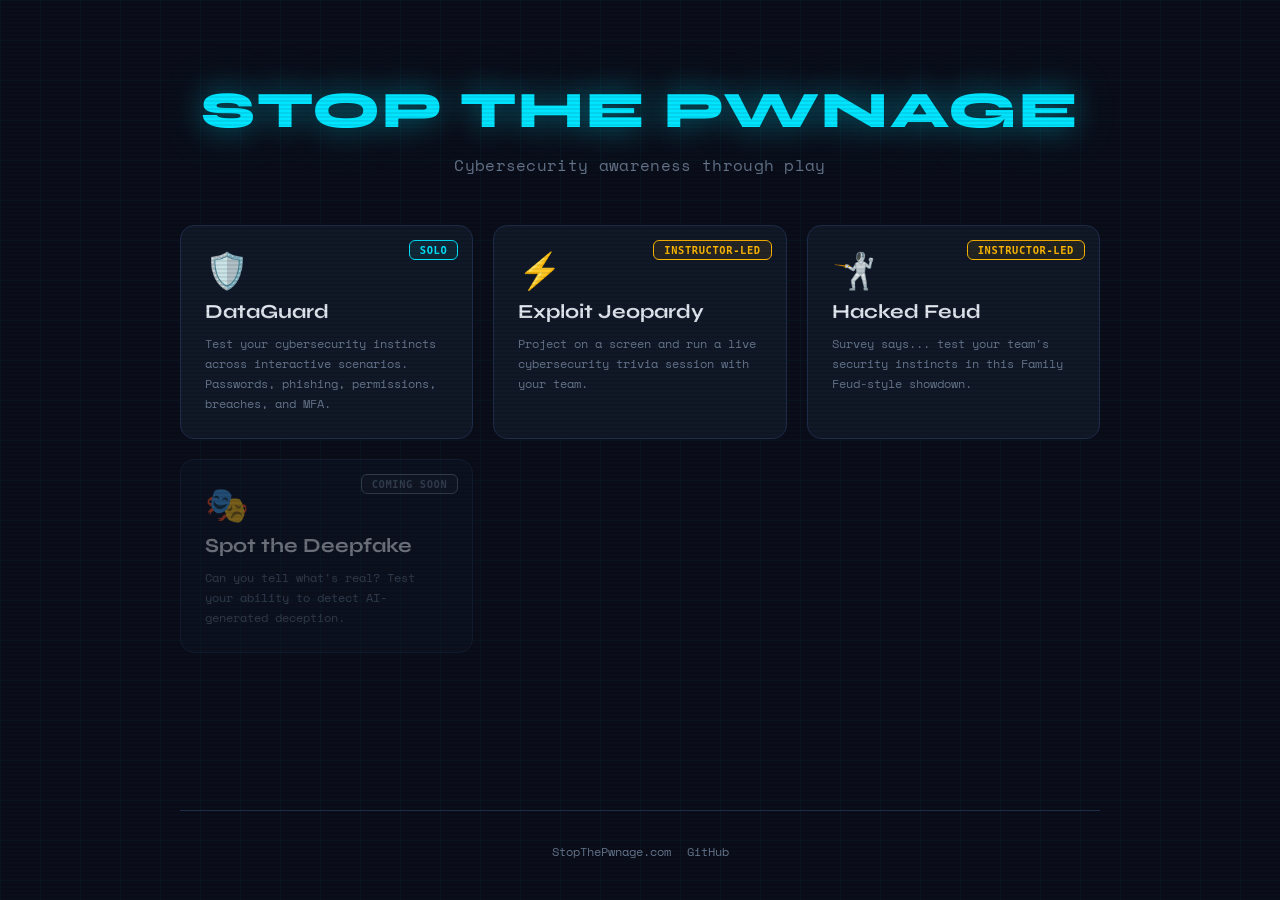
==== commit 3e5aa5bd: "Replace root redirect with game hub page (hub restructure step 3/4) Co-Authored-By: Claude Opus 4.6 " ====
--- a/index.html
+++ b/index.html
@@ -3,38 +3,211 @@
 <head>
 <meta charset="UTF-8">
 <meta name="viewport" content="width=device-width, initial-scale=1.0">
-<meta http-equiv="refresh" content="1;url=/dataguard/">
-<title>StopThePwnage — Redirecting...</title>
+<title>StopThePwnage — Cybersecurity Awareness Games</title>
 <link rel="stylesheet" href="/shared/theme.css">
 <style>
-  .redirect-msg {
+  .hub {
     position: relative;
     z-index: 1;
+    max-width: 960px;
+    margin: 0 auto;
+    padding: 20px;
+    min-height: 100vh;
     display: flex;
     flex-direction: column;
+  }
+
+  /* Header */
+  .hub-header {
+    text-align: center;
+    padding: 60px 0 48px;
+  }
+
+  .hub-title {
+    font-family: 'Syne', sans-serif;
+    font-weight: 800;
+    font-size: clamp(2rem, 6vw, 3.2rem);
+    color: var(--accent);
+    letter-spacing: 0.04em;
+    text-shadow: 0 0 30px rgba(0,229,255,0.4), 0 0 60px rgba(0,229,255,0.15);
+    margin-bottom: 12px;
+  }
+
+  .hub-tagline {
+    font-family: 'Space Mono', monospace;
+    font-size: clamp(0.8rem, 2vw, 1rem);
+    color: var(--muted);
+    letter-spacing: 0.02em;
+  }
+
+  /* Card grid */
+  .game-grid {
+    display: grid;
+    grid-template-columns: 1fr;
+    gap: 20px;
+    padding-bottom: 60px;
+  }
+
+  @media (min-width: 600px) {
+    .game-grid { grid-template-columns: 1fr 1fr; }
+  }
+
+  @media (min-width: 900px) {
+    .game-grid { grid-template-columns: 1fr 1fr 1fr; }
+  }
+
+  /* Card base */
+  .game-card {
+    position: relative;
+    background: var(--panel);
+    border: 1px solid var(--border);
+    border-radius: 14px;
+    padding: 28px 24px 24px;
+    display: flex;
+    flex-direction: column;
+    gap: 10px;
+    transition: border-color 0.25s, box-shadow 0.25s, transform 0.25s;
+    text-decoration: none;
+    color: inherit;
+    cursor: pointer;
+  }
+
+  .game-card:hover, .game-card:focus-visible {
+    border-color: var(--accent);
+    box-shadow: var(--glow);
+    transform: translateY(-4px);
+    outline: none;
+  }
+
+  /* Disabled card (Coming Soon) */
+  .game-card.disabled {
+    opacity: 0.45;
+    cursor: default;
+    pointer-events: none;
+  }
+
+  /* Badge */
+  .card-badge {
+    position: absolute;
+    top: 14px;
+    right: 14px;
+    font-family: 'Space Mono', monospace;
+    font-size: 0.65rem;
+    font-weight: 700;
+    letter-spacing: 0.06em;
+    text-transform: uppercase;
+    padding: 3px 10px;
+    border-radius: 6px;
+    border: 1px solid;
+  }
+
+  .badge-solo {
+    color: var(--accent);
+    border-color: var(--accent);
+    background: rgba(0,229,255,0.08);
+  }
+
+  .badge-instructor {
+    color: var(--warn);
+    border-color: var(--warn);
+    background: rgba(255,184,0,0.08);
+  }
+
+  .badge-soon {
+    color: var(--muted);
+    border-color: var(--muted);
+    background: rgba(100,116,139,0.08);
+  }
+
+  /* Card content */
+  .card-icon {
+    font-size: 2.2rem;
+    line-height: 1;
+  }
+
+  .card-name {
+    font-family: 'Syne', sans-serif;
+    font-weight: 700;
+    font-size: 1.25rem;
+    color: var(--text);
+  }
+
+  .card-desc {
+    font-family: 'Space Mono', monospace;
+    font-size: 0.78rem;
+    color: var(--muted);
+    line-height: 1.6;
+  }
+
+  /* Footer */
+  .hub-footer {
+    margin-top: auto;
+    text-align: center;
+    padding: 32px 0 20px;
+    border-top: 1px solid var(--border);
+    font-family: 'Space Mono', monospace;
+    font-size: 0.75rem;
+    color: var(--muted);
+    display: flex;
     align-items: center;
     justify-content: center;
-    min-height: 100vh;
-    text-align: center;
-    font-family: 'Space Mono', monospace;
-  }
-  .redirect-msg p {
+    gap: 16px;
+  }
+
+  .hub-footer a {
+    color: var(--muted);
+    text-decoration: none;
+    transition: color 0.2s;
+  }
+
+  .hub-footer a:hover {
     color: var(--accent);
-    font-size: 1rem;
-    margin-bottom: 12px;
-  }
-  .redirect-msg a {
-    color: var(--muted);
-    font-size: 0.8rem;
-  }
-  .redirect-msg a:hover { color: var(--accent); }
+  }
 </style>
 </head>
 <body>
 <div class="bg-grid"></div>
-<div class="redirect-msg">
-  <p>Redirecting to DataGuard...</p>
-  <a href="/dataguard/">Click here if not redirected</a>
+
+<div class="hub">
+  <header class="hub-header">
+    <h1 class="hub-title">STOP THE PWNAGE</h1>
+    <p class="hub-tagline">Cybersecurity awareness through play</p>
+  </header>
+
+  <div class="game-grid">
+    <a href="/dataguard/" class="game-card">
+      <span class="card-badge badge-solo">Solo</span>
+      <span class="card-icon">&#x1F6E1;&#xFE0F;</span>
+      <span class="card-name">DataGuard</span>
+      <span class="card-desc">Test your cybersecurity instincts across interactive scenarios. Passwords, phishing, permissions, breaches, and MFA.</span>
+    </a>
+
+    <a href="/jeopardy/" class="game-card">
+      <span class="card-badge badge-instructor">Instructor-Led</span>
+      <span class="card-icon">&#x26A1;</span>
+      <span class="card-name">Exploit Jeopardy</span>
+      <span class="card-desc">Project on a screen and run a live cybersecurity trivia session with your team.</span>
+    </a>
+
+    <a href="/feud/" class="game-card">
+      <span class="card-badge badge-instructor">Instructor-Led</span>
+      <span class="card-icon">&#x1F93A;</span>
+      <span class="card-name">Hacked Feud</span>
+      <span class="card-desc">Survey says... test your team's security instincts in this Family Feud-style showdown.</span>
+    </a>
+
+    <div class="game-card disabled">
+      <span class="card-badge badge-soon">Coming Soon</span>
+      <span class="card-icon">&#x1F3AD;</span>
+      <span class="card-name">Spot the Deepfake</span>
+      <span class="card-desc">Can you tell what's real? Test your ability to detect AI-generated deception.</span>
+    </div>
+  </div>
+
+  <footer class="hub-footer">
+    <span>StopThePwnage.com</span>
+    <a href="https://github.com/skoz50/stopthepwnage" target="_blank" rel="noopener">GitHub</a>
+  </footer>
 </div>
 </body>
 </html>
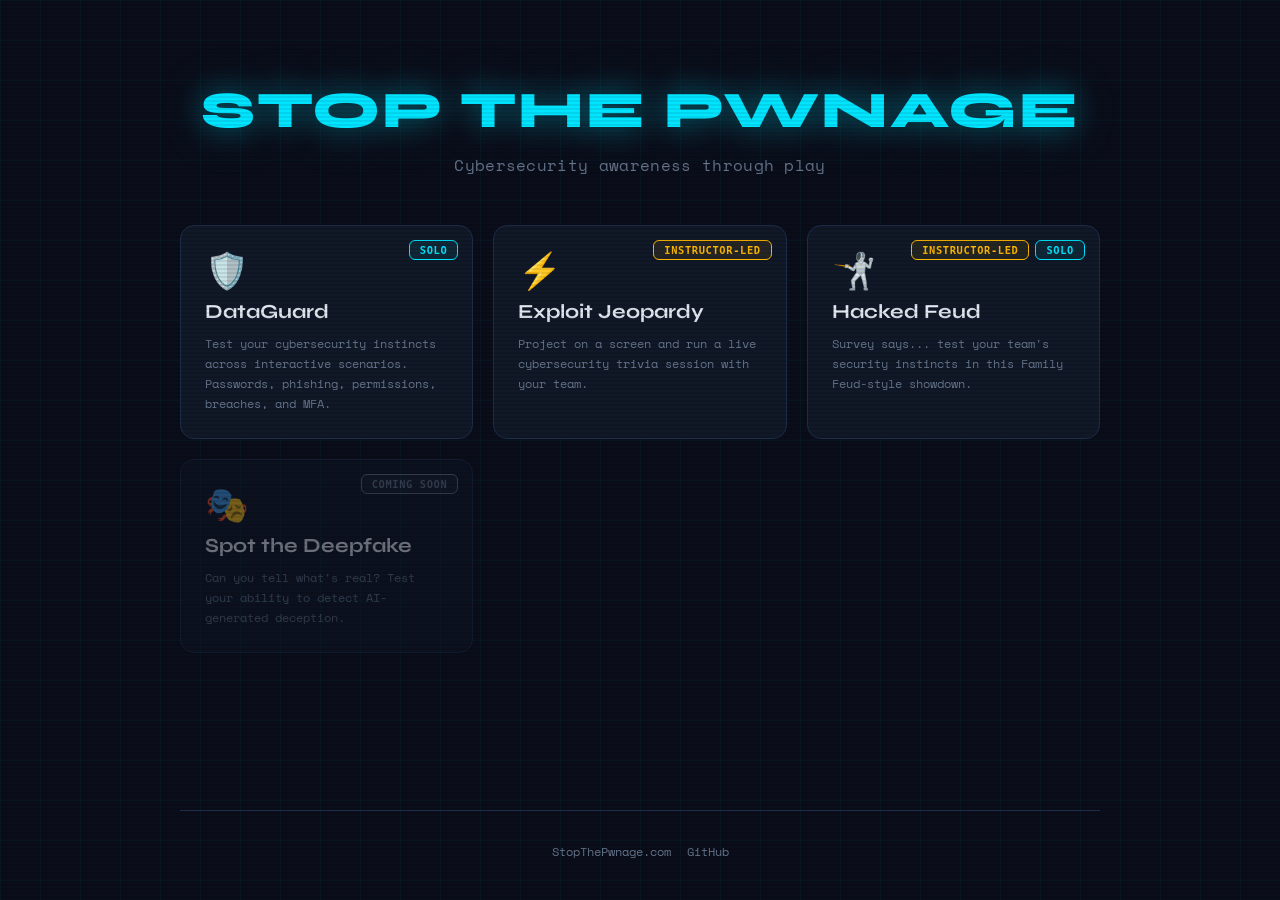
==== commit 4edef447: "Add back-to-hub link on DataGuard splash and dual badges on Feud hub card - DataGuard: "← Back to Hu" ====
--- a/index.html
+++ b/index.html
@@ -87,6 +87,18 @@
   }
 
   /* Badge */
+  .card-badges {
+    position: absolute;
+    top: 14px;
+    right: 14px;
+    display: flex;
+    gap: 6px;
+  }
+
+  .card-badges .card-badge {
+    position: static;
+  }
+
   .card-badge {
     position: absolute;
     top: 14px;
@@ -190,7 +202,10 @@
     </a>
 
     <a href="/feud/" class="game-card">
-      <span class="card-badge badge-instructor">Instructor-Led</span>
+      <span class="card-badges">
+        <span class="card-badge badge-instructor">Instructor-Led</span>
+        <span class="card-badge badge-solo">Solo</span>
+      </span>
       <span class="card-icon">&#x1F93A;</span>
       <span class="card-name">Hacked Feud</span>
       <span class="card-desc">Survey says... test your team's security instincts in this Family Feud-style showdown.</span>
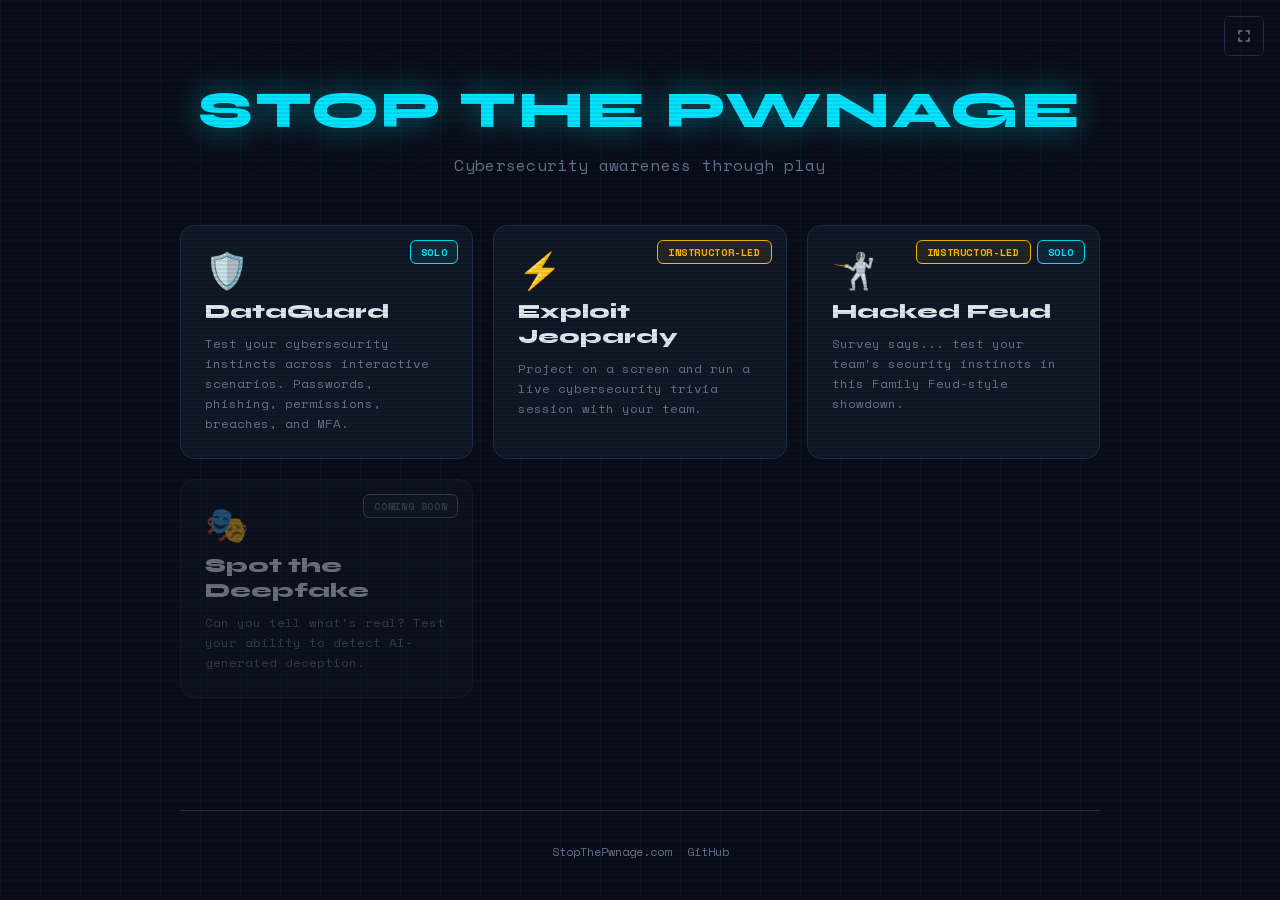
==== commit 1d7b9878: "Add fullscreen button to hub for offline projector demos Hub now has a small fullscreen-toggle butto" ====
--- a/index.html
+++ b/index.html
@@ -178,6 +178,12 @@
 </style>
 </head>
 <body>
+<button id="fullscreenBtn" class="fullscreen-btn" type="button" aria-label="Enter fullscreen presentation mode" title="Present mode (ESC to exit)">
+  <svg viewBox="0 0 24 24" width="20" height="20" aria-hidden="true">
+    <path fill="currentColor" d="M5 5h5v2H7v3H5V5zm9 0h5v5h-2V7h-3V5zM5 14h2v3h3v2H5v-5zm12 0h2v5h-5v-2h3v-3z"/>
+  </svg>
+</button>
+
 <div class="bg-grid"></div>
 
 <div class="hub">
@@ -224,5 +230,27 @@
     <a href="https://github.com/skoz50/stopthepwnage" target="_blank" rel="noopener">GitHub</a>
   </footer>
 </div>
+
+<script>
+  (function() {
+    const btn = document.getElementById('fullscreenBtn');
+    if (!btn) return;
+
+    if (!document.documentElement.requestFullscreen) {
+      btn.style.display = 'none';
+      return;
+    }
+
+    btn.addEventListener('click', function() {
+      document.documentElement.requestFullscreen().catch(function(err) {
+        console.warn('Fullscreen request failed:', err);
+      });
+    });
+
+    document.addEventListener('fullscreenchange', function() {
+      btn.style.display = document.fullscreenElement ? 'none' : '';
+    });
+  })();
+</script>
 </body>
 </html>
--- a/shared/theme.css
+++ b/shared/theme.css
@@ -3,7 +3,41 @@
    Link from every page: <link rel="stylesheet" href="/shared/theme.css">
 */
 
-@import url('https://fonts.googleapis.com/css2?family=Space+Mono:wght@400;700&family=Syne:wght@400;600;800&display=swap');
+@font-face {
+  font-family: 'Space Mono';
+  font-style: normal;
+  font-weight: 400;
+  font-display: swap;
+  src: url('fonts/space-mono-400.woff2') format('woff2');
+}
+@font-face {
+  font-family: 'Space Mono';
+  font-style: normal;
+  font-weight: 700;
+  font-display: swap;
+  src: url('fonts/space-mono-700.woff2') format('woff2');
+}
+@font-face {
+  font-family: 'Syne';
+  font-style: normal;
+  font-weight: 400;
+  font-display: swap;
+  src: url('fonts/syne-variable.woff2') format('woff2');
+}
+@font-face {
+  font-family: 'Syne';
+  font-style: normal;
+  font-weight: 600;
+  font-display: swap;
+  src: url('fonts/syne-variable.woff2') format('woff2');
+}
+@font-face {
+  font-family: 'Syne';
+  font-style: normal;
+  font-weight: 800;
+  font-display: swap;
+  src: url('fonts/syne-variable.woff2') format('woff2');
+}
 
 :root {
   --bg: #0a0e1a;
@@ -60,3 +94,34 @@
   0% { transform: translateY(0); }
   100% { transform: translateY(40px); }
 }
+
+/* Fullscreen toggle button — used on hub for SAFE school visit projector setup */
+.fullscreen-btn {
+  position: fixed;
+  top: 16px;
+  right: 16px;
+  z-index: 1000;
+  width: 40px;
+  height: 40px;
+  display: inline-flex;
+  align-items: center;
+  justify-content: center;
+  background: transparent;
+  border: 1px solid var(--border);
+  border-radius: 6px;
+  color: var(--muted);
+  cursor: pointer;
+  transition: color 0.15s ease, border-color 0.15s ease, box-shadow 0.15s ease;
+}
+
+.fullscreen-btn:hover,
+.fullscreen-btn:focus-visible {
+  color: var(--accent);
+  border-color: var(--accent);
+  box-shadow: 0 0 12px rgba(0, 229, 255, 0.25);
+  outline: none;
+}
+
+.fullscreen-btn:active {
+  transform: translateY(1px);
+}
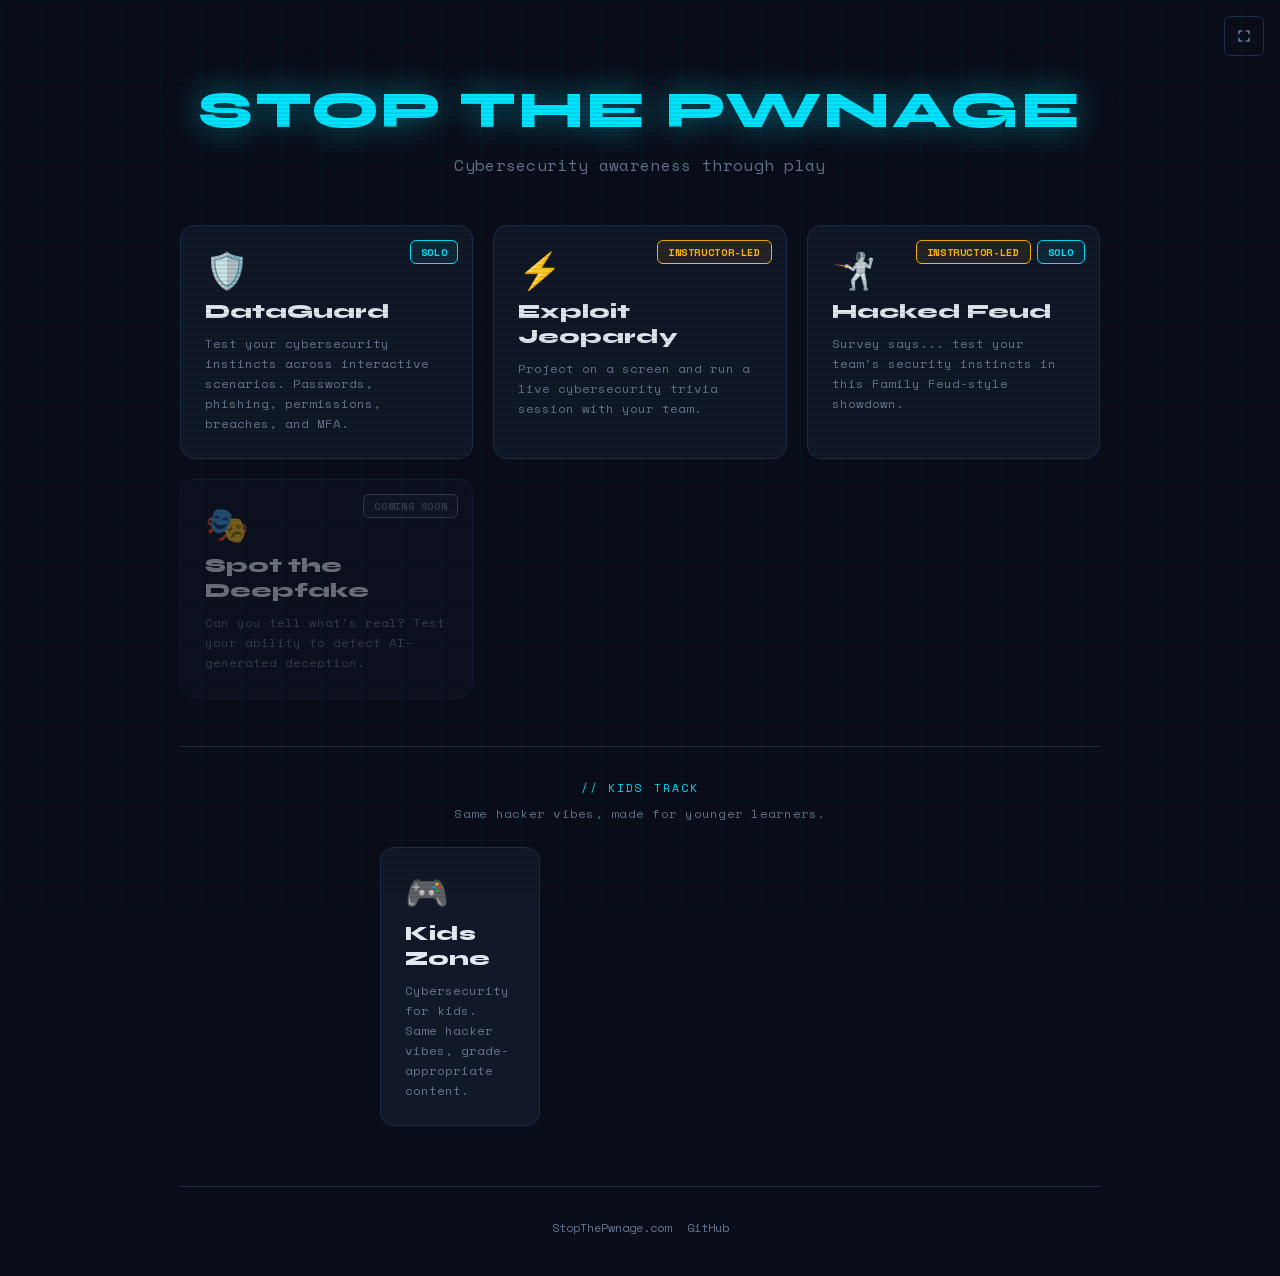
==== commit 85b8c480: "feat: kids track shell at /kids/ with Kids Zone hub section closes #27  Co-Authored-By: Claude Opus " ====
--- a/index.html
+++ b/index.html
@@ -45,7 +45,43 @@
     display: grid;
     grid-template-columns: 1fr;
     gap: 20px;
+  }
+
+  .main-grid { padding-bottom: 8px; }
+
+  /* Kids track section */
+  .kids-section {
+    margin-top: 40px;
+    padding-top: 32px;
     padding-bottom: 60px;
+    border-top: 1px solid var(--border);
+  }
+
+  .kids-section-header {
+    text-align: center;
+    margin-bottom: 24px;
+  }
+
+  .kids-section-label {
+    font-family: 'Space Mono', monospace;
+    font-size: 0.7rem;
+    color: var(--accent);
+    text-transform: uppercase;
+    letter-spacing: 0.18em;
+    margin-bottom: 8px;
+  }
+
+  .kids-section-sub {
+    font-family: 'Space Mono', monospace;
+    font-size: 0.78rem;
+    color: var(--muted);
+    letter-spacing: 0.02em;
+  }
+
+  .kids-grid {
+    grid-template-columns: 1fr;
+    max-width: 520px;
+    margin: 0 auto;
   }
 
   @media (min-width: 600px) {
@@ -192,7 +228,7 @@
     <p class="hub-tagline">Cybersecurity awareness through play</p>
   </header>
 
-  <div class="game-grid">
+  <div class="game-grid main-grid">
     <a href="/dataguard/" class="game-card">
       <span class="card-badge badge-solo">Solo</span>
       <span class="card-icon">&#x1F6E1;&#xFE0F;</span>
@@ -225,6 +261,20 @@
     </div>
   </div>
 
+  <section class="kids-section">
+    <div class="kids-section-header">
+      <div class="kids-section-label">// Kids Track</div>
+      <div class="kids-section-sub">Same hacker vibes, made for younger learners.</div>
+    </div>
+    <div class="game-grid kids-grid">
+      <a href="/kids/" class="game-card">
+        <span class="card-icon">&#x1F3AE;</span>
+        <span class="card-name">Kids Zone</span>
+        <span class="card-desc">Cybersecurity for kids. Same hacker vibes, grade-appropriate content.</span>
+      </a>
+    </div>
+  </section>
+
   <footer class="hub-footer">
     <span>StopThePwnage.com</span>
     <a href="https://github.com/skoz50/stopthepwnage" target="_blank" rel="noopener">GitHub</a>
